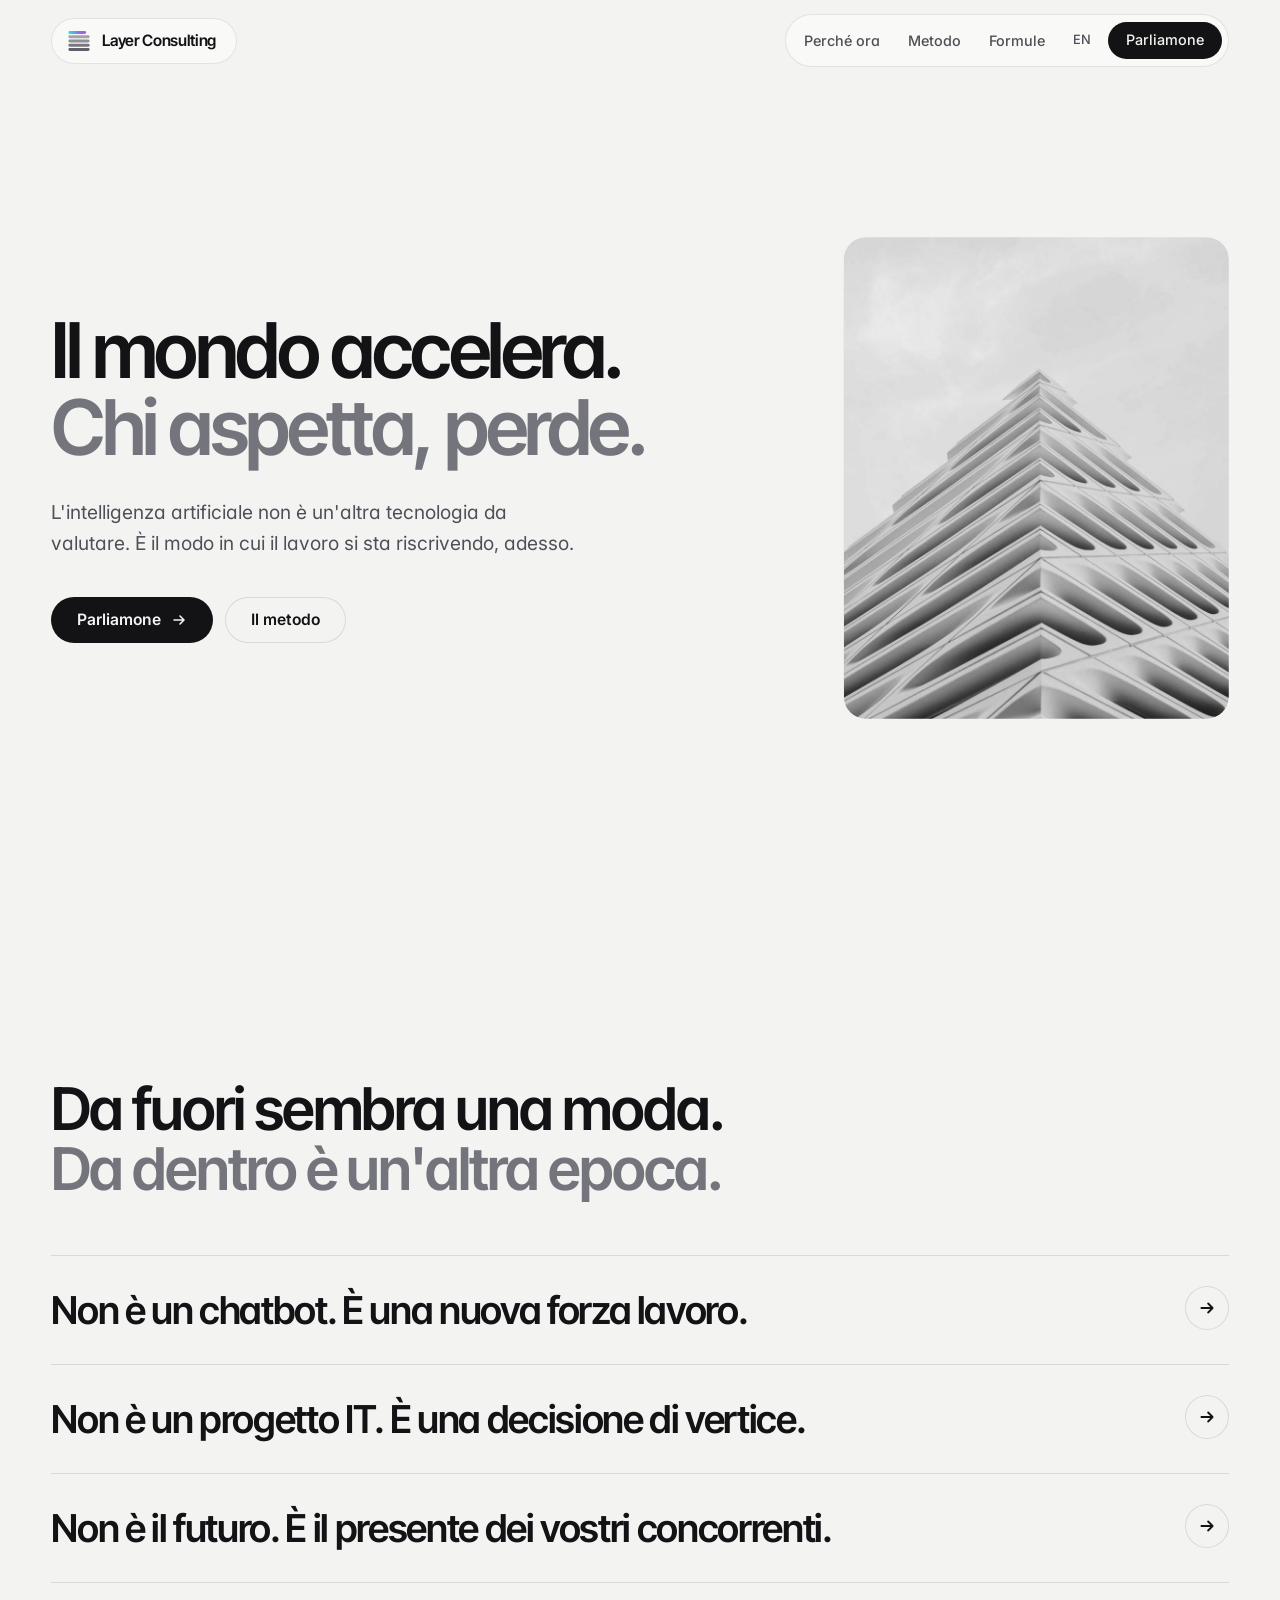
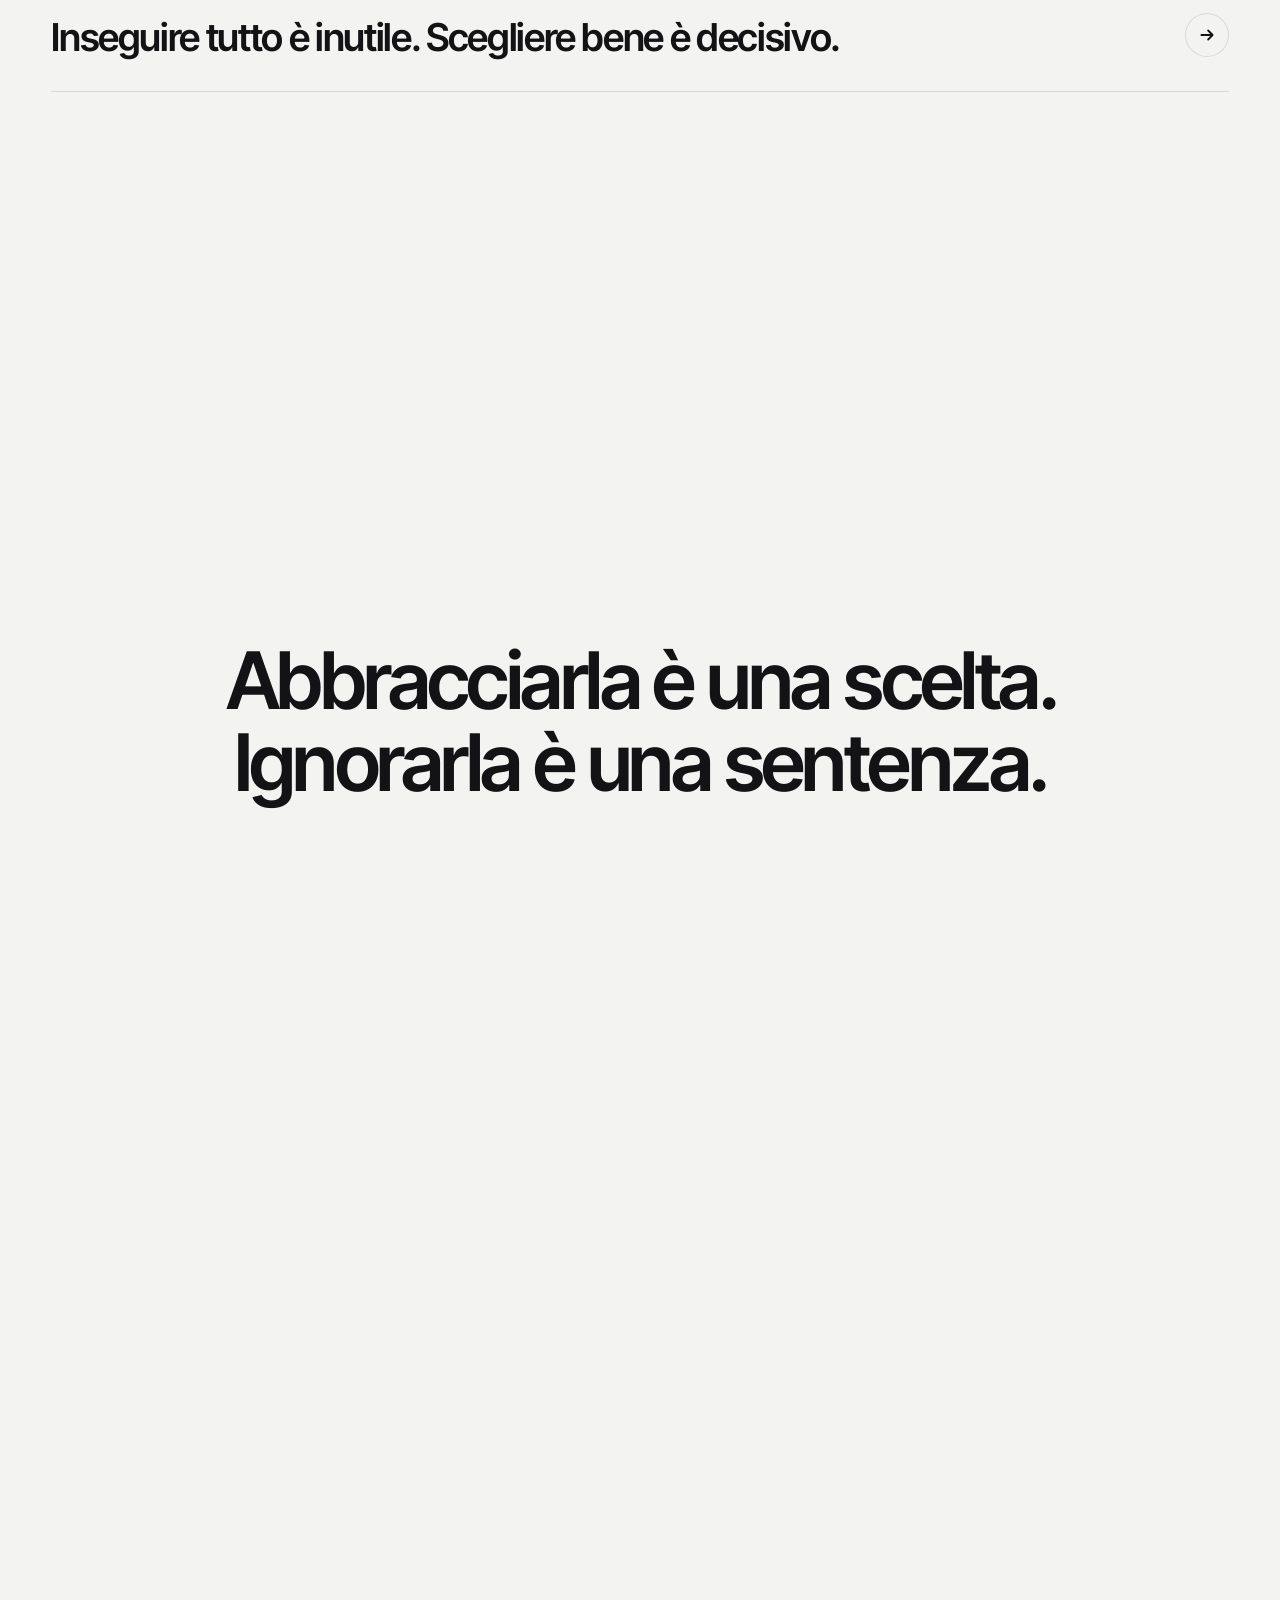
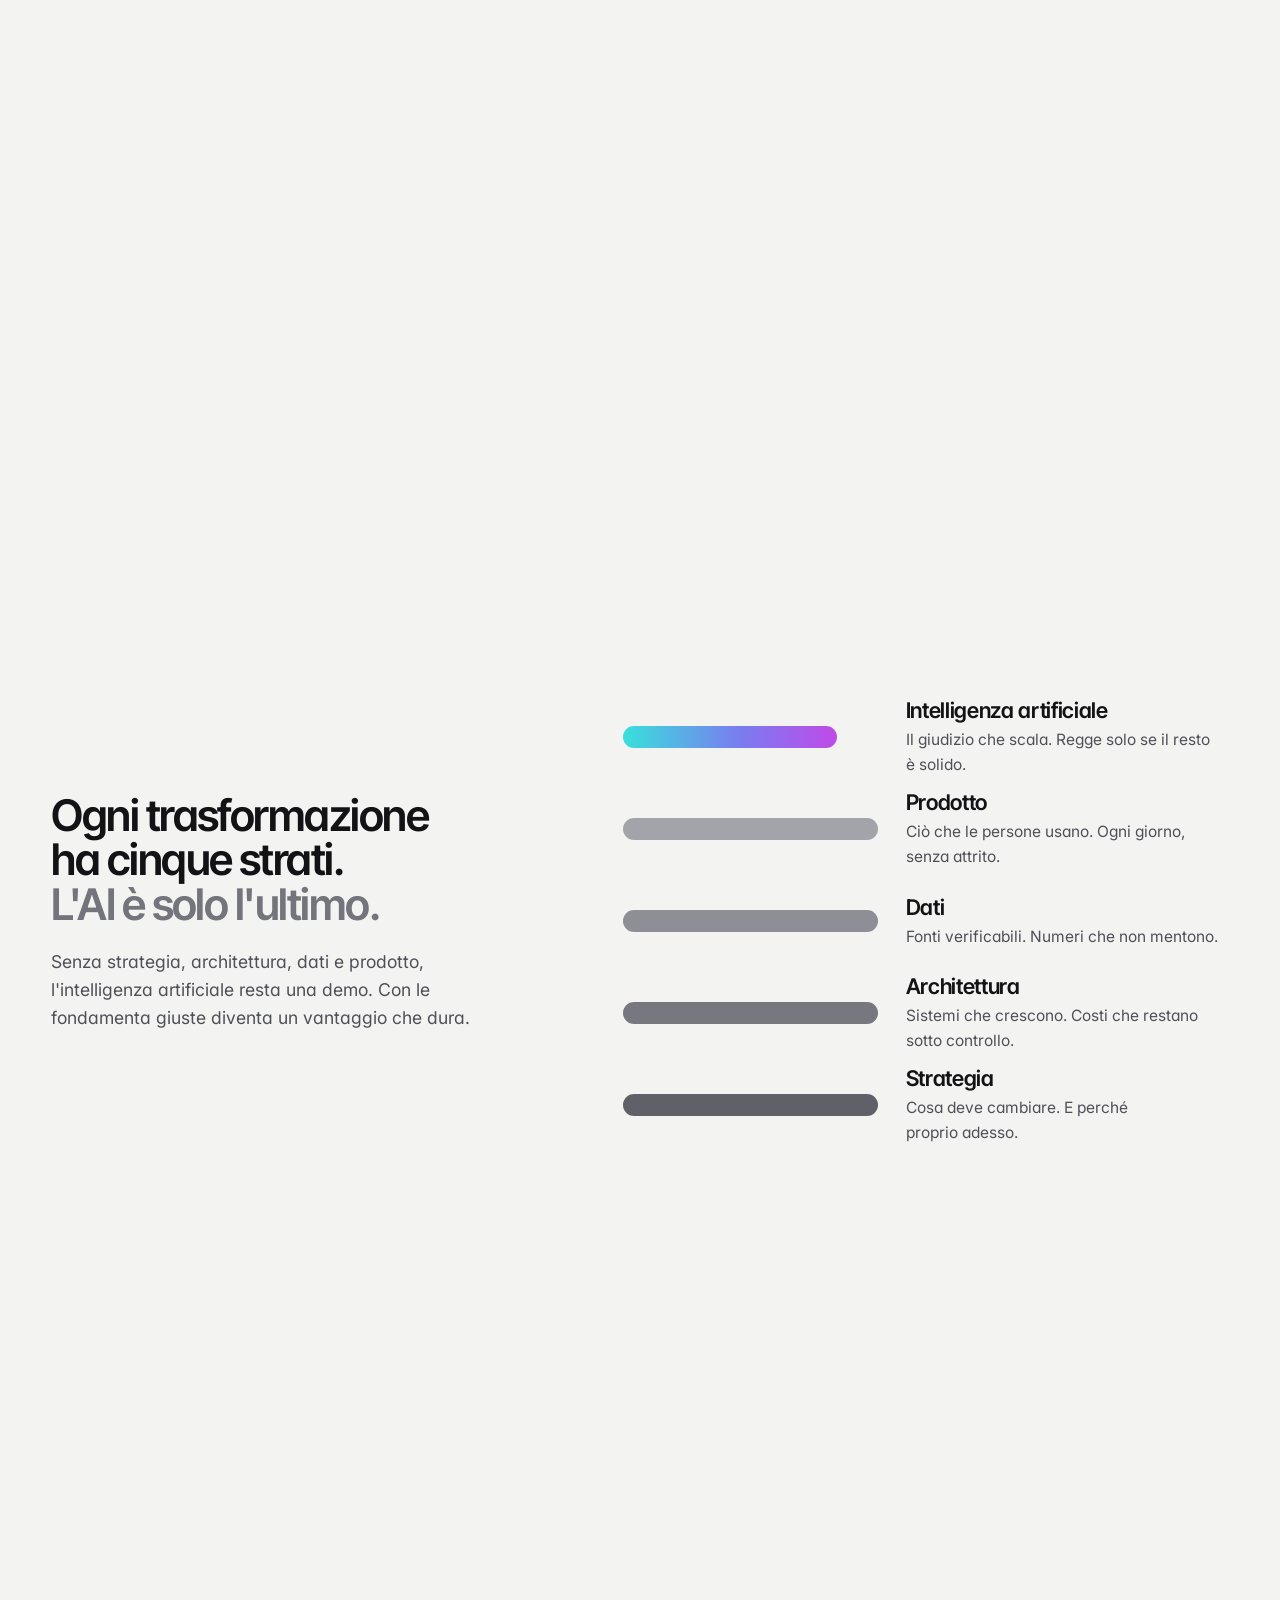
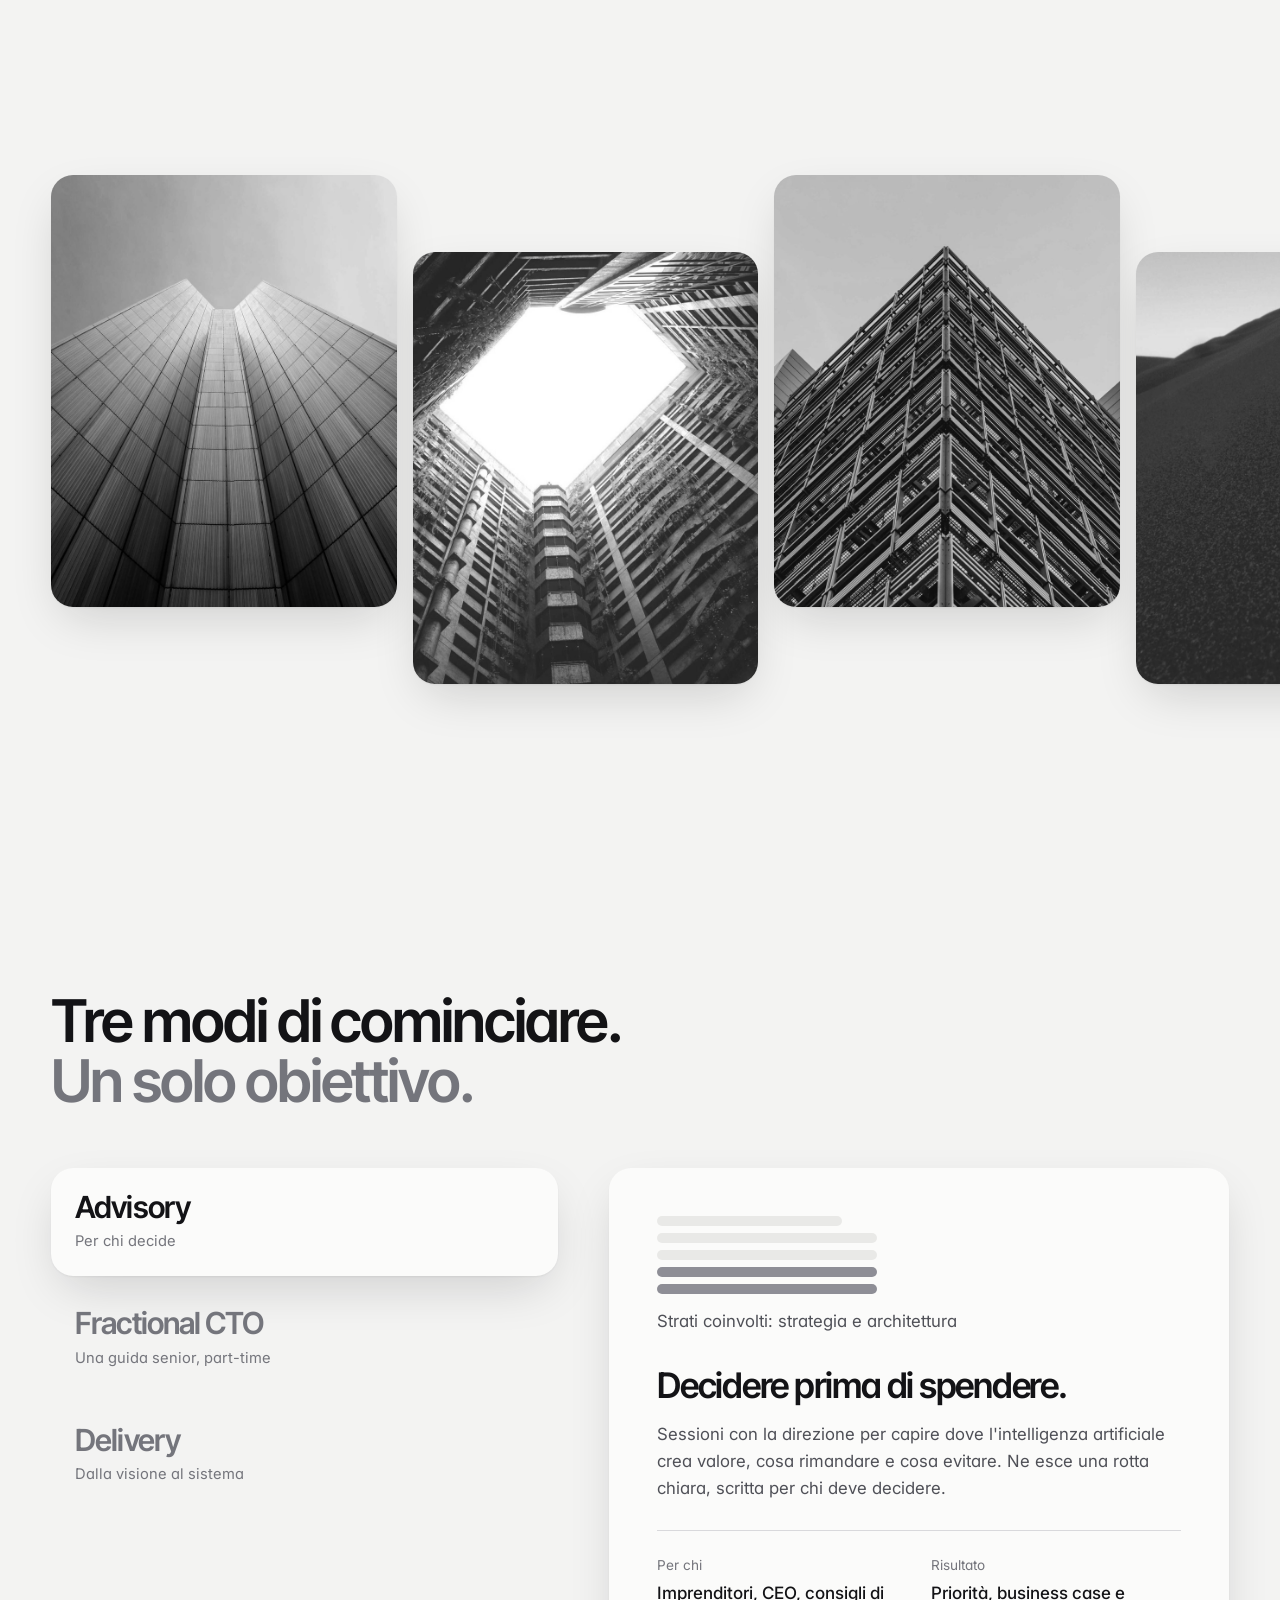
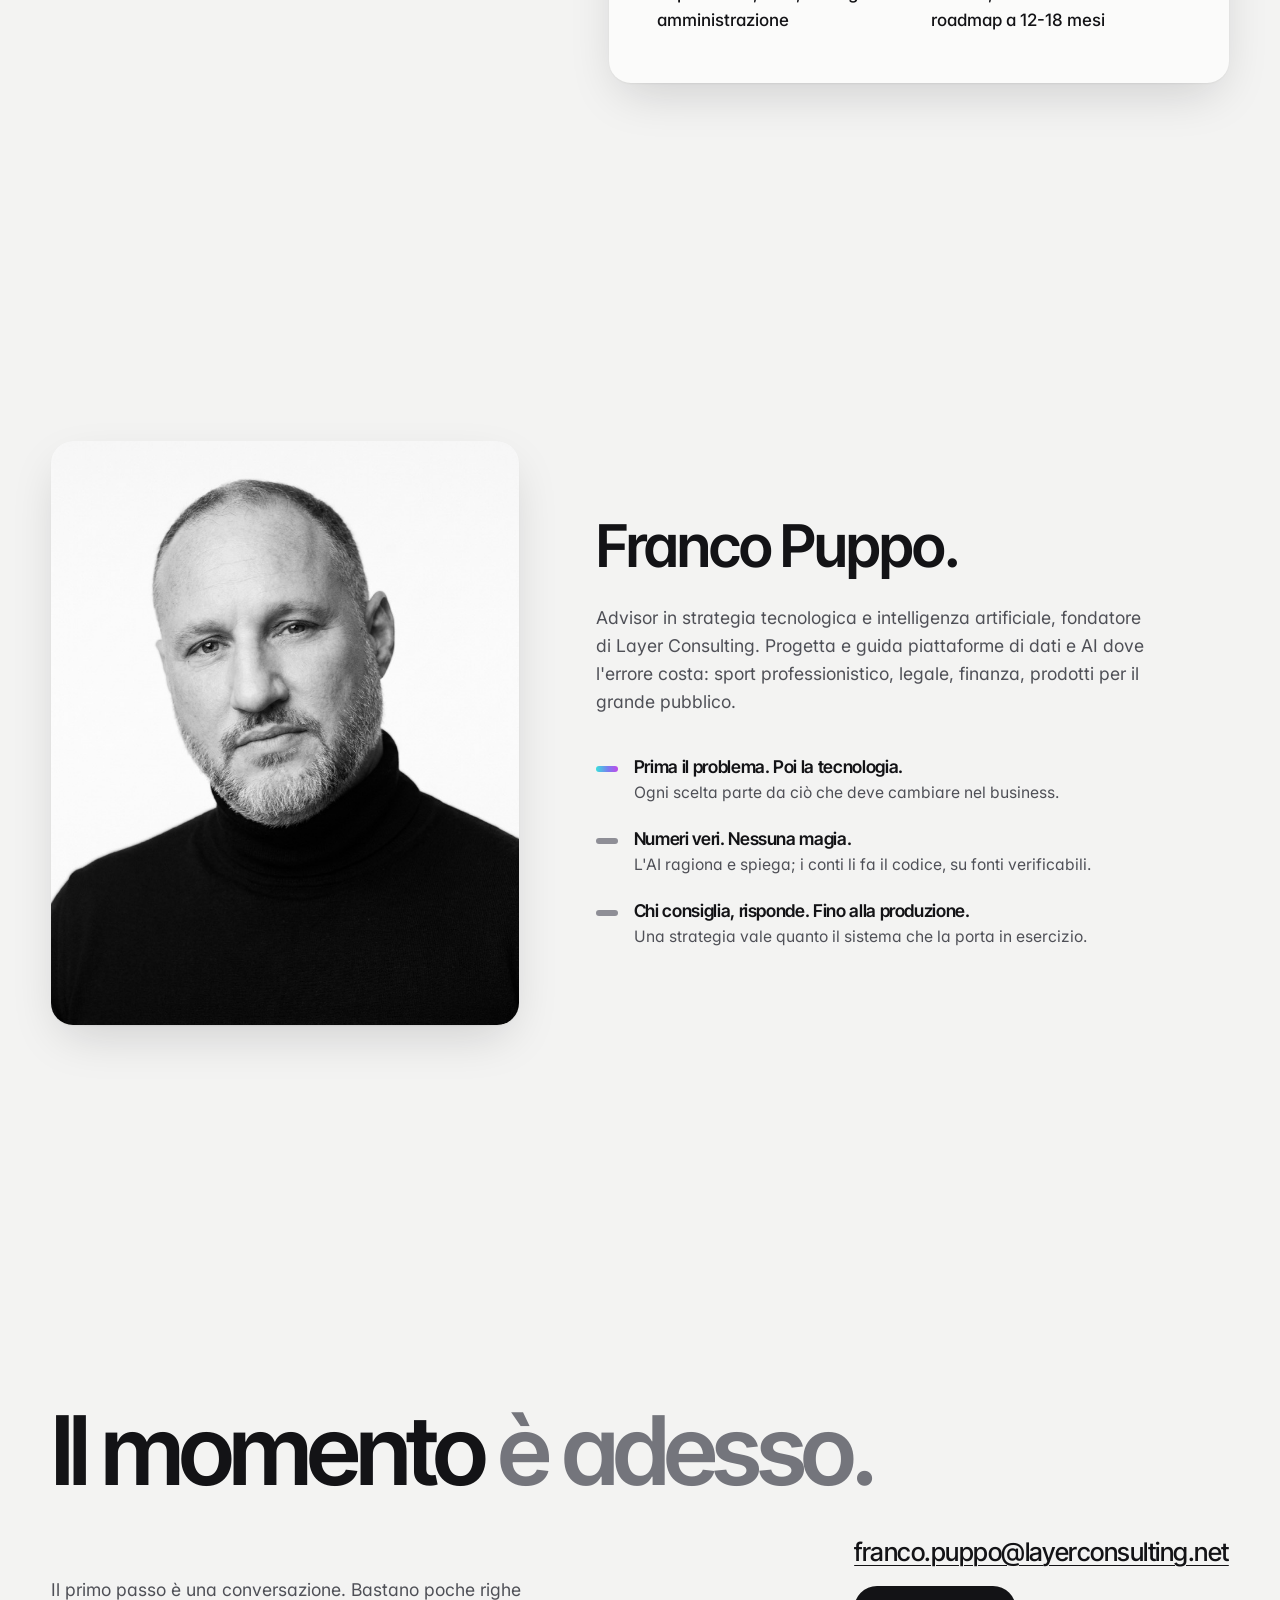
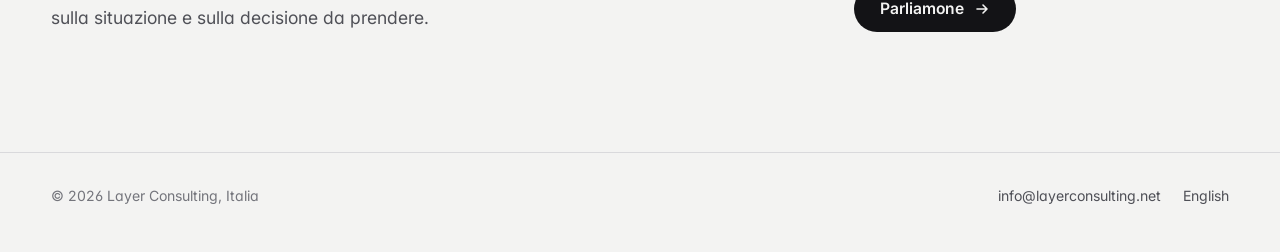
==== index.html @ 41d3106d "feat: impersonal, assertive copy and abstract imagery Rewrite both languages in short paired sentenc" ====
<!doctype html>
<html lang="it">
<head>
<meta charset="utf-8">
<meta name="viewport" content="width=device-width, initial-scale=1">
<title>Layer Consulting · Strategia e intelligenza artificiale</title>
<meta name="description" content="Il mondo accelera. Chi aspetta, perde. Strategia, architettura e intelligenza artificiale per imprese che vogliono restare in partita.">
<meta name="theme-color" content="#f3f3f2" media="(prefers-color-scheme: light)">
<meta name="theme-color" content="#111113" media="(prefers-color-scheme: dark)">
<link rel="canonical" href="https://layerconsulting.net/">
<link rel="alternate" hreflang="it" href="https://layerconsulting.net/">
<link rel="alternate" hreflang="en" href="https://layerconsulting.net/en/">
<link rel="alternate" hreflang="x-default" href="https://layerconsulting.net/">
<meta property="og:type" content="website">
<meta property="og:site_name" content="Layer Consulting">
<meta property="og:title" content="Il mondo accelera. Chi aspetta, perde.">
<meta property="og:description" content="Strategia, architettura e intelligenza artificiale per imprese che vogliono restare in partita.">
<meta property="og:url" content="https://layerconsulting.net/">
<meta property="og:image" content="https://layerconsulting.net/assets/img/strata.jpg">
<meta property="og:locale" content="it_IT">
<link rel="icon" href="assets/favicon.svg" type="image/svg+xml">
<link rel="preconnect" href="https://fonts.googleapis.com">
<link rel="preconnect" href="https://fonts.gstatic.com" crossorigin>
<link rel="stylesheet" href="https://fonts.googleapis.com/css2?family=Inter+Tight:wght@500;600&family=Inter:wght@400;500;600&display=swap">
<link rel="preload" as="image" href="assets/img/strata.jpg">
<link rel="stylesheet" href="assets/site.css">
<script type="application/ld+json">
{"@context":"https://schema.org","@graph":[
 {"@type":"ProfessionalService","@id":"https://layerconsulting.net/#firm","name":"Layer Consulting","url":"https://layerconsulting.net/","email":"info@layerconsulting.net","logo":"https://layerconsulting.net/assets/favicon.svg","address":{"@type":"PostalAddress","addressCountry":"IT"},"founder":{"@id":"https://layerconsulting.net/#franco"}},
 {"@type":"Person","@id":"https://layerconsulting.net/#franco","name":"Franco Puppo","jobTitle":"Founder","worksFor":{"@id":"https://layerconsulting.net/#firm"},"image":"https://layerconsulting.net/assets/img/franco-puppo.jpg","email":"franco.puppo@layerconsulting.net"}
]}
</script>
</head>
<body>
<a class="skip" href="#main">Vai al contenuto</a>

<header class="nav">
  <div class="wrap">
    <div class="nav-pill">
      <a class="brand" href="./" aria-label="Layer Consulting: home">
        <svg class="mark" width="26" height="24" viewBox="0 0 44 40" aria-hidden="true">
          <defs><linearGradient id="lg" x1="0" y1="0" x2="1" y2="0"><stop offset="0" stop-color="#38e0dc"/><stop offset=".55" stop-color="#7a7cf0"/><stop offset="1" stop-color="#c04ae8"/></linearGradient></defs>
          <rect x="4" y="3" width="30" height="5" rx="2.5" fill="url(#lg)"/>
          <rect class="b1" x="4" y="10.2" width="36" height="5" rx="2.5"/>
          <rect class="b2" x="4" y="17.4" width="36" height="5" rx="2.5"/>
          <rect class="b3" x="4" y="24.6" width="36" height="5" rx="2.5"/>
          <rect class="b4" x="4" y="31.8" width="36" height="5" rx="2.5"/>
        </svg>
        Layer Consulting
      </a>
    </div>
    <nav class="nav-pill nav-links" aria-label="Principale">
      <a class="hide-s" href="#adesso">Perché ora</a>
      <a class="hide-s" href="#strati">Metodo</a>
      <a class="hide-s" href="#formule">Formule</a>
      <a class="lang" href="en/" hreflang="en" lang="en" aria-label="English version">EN</a>
      <a class="btn btn-ink" href="#contatti">Parliamone</a>
    </nav>
  </div>
</header>

<main id="main">
  <section class="hero" id="top">
    <div class="wrap">
      <div>
        <h1 class="h-hero">
          <span class="ln"><span class="w" style="--i:0">Il</span> <span class="w" style="--i:1">mondo</span> <span class="w" style="--i:2">accelera.</span></span>
          <span class="ln"><span class="w" style="--i:3">Chi</span> <span class="w" style="--i:4">aspetta,</span> <span class="w" style="--i:5">perde.</span></span>
        </h1>
        <p class="lede">L'intelligenza artificiale non è un'altra tecnologia da valutare. È il modo in cui il lavoro si sta riscrivendo, adesso.</p>
        <div class="cta">
          <a class="btn btn-ink" href="#contatti">Parliamone
            <svg viewBox="0 0 16 16" fill="none" stroke="currentColor" stroke-width="1.6" stroke-linecap="round" stroke-linejoin="round" aria-hidden="true"><path d="M3 8h10M9 4l4 4-4 4"/></svg></a>
          <a class="btn btn-line" href="#strati">Il metodo</a>
        </div>
      </div>
      <figure class="plate plate-hero">
        <img src="assets/img/strata.jpg" width="800" height="1000" alt="" fetchpriority="high">
      </figure>
    </div>
  </section>

  <section class="block" id="adesso" aria-labelledby="adesso-t">
    <div class="wrap">
      <h2 id="adesso-t" class="reveal">Da fuori sembra una moda. <span class="dim">Da dentro è un'altra epoca.</span></h2>
      <div class="index">
        <article class="row reveal" tabindex="0">
          <div><h3>Non è un chatbot. È una nuova forza lavoro.</h3>
            <div class="more"><div><p>Agenti che leggono, analizzano, scrivono e decidono entro regole precise. Lavorano su processi interi, non su singole domande.</p></div></div></div>
          <span class="arrow" aria-hidden="true"><svg viewBox="0 0 16 16" fill="none" stroke="currentColor" stroke-width="1.6" stroke-linecap="round" stroke-linejoin="round"><path d="M3 8h10M9 4l4 4-4 4"/></svg></span>
        </article>
        <article class="row reveal" tabindex="0">
          <div><h3>Non è un progetto IT. È una decisione di vertice.</h3>
            <div class="more"><div><p>Cambia margini, organizzazione e modello di business. Per questo si decide in consiglio, non nel reparto tecnico.</p></div></div></div>
          <span class="arrow" aria-hidden="true"><svg viewBox="0 0 16 16" fill="none" stroke="currentColor" stroke-width="1.6" stroke-linecap="round" stroke-linejoin="round"><path d="M3 8h10M9 4l4 4-4 4"/></svg></span>
        </article>
        <article class="row reveal" tabindex="0">
          <div><h3>Non è il futuro. È il presente dei vostri concorrenti.</h3>
            <div class="more"><div><p>Chi ha cominciato un anno fa oggi lavora più in fretta e spende meno. Il divario si allarga ogni mese.</p></div></div></div>
          <span class="arrow" aria-hidden="true"><svg viewBox="0 0 16 16" fill="none" stroke="currentColor" stroke-width="1.6" stroke-linecap="round" stroke-linejoin="round"><path d="M3 8h10M9 4l4 4-4 4"/></svg></span>
        </article>
        <article class="row reveal" tabindex="0">
          <div><h3>Inseguire tutto è inutile. Scegliere bene è decisivo.</h3>
            <div class="more"><div><p>Ogni settimana arriva una novità. Conta riconoscere le poche che spostano davvero il vostro business, e ignorare il resto.</p></div></div></div>
          <span class="arrow" aria-hidden="true"><svg viewBox="0 0 16 16" fill="none" stroke="currentColor" stroke-width="1.6" stroke-linecap="round" stroke-linejoin="round"><path d="M3 8h10M9 4l4 4-4 4"/></svg></span>
        </article>
      </div>
    </div>
  </section>

  <section class="manifesto" aria-label="Il punto">
    <div class="manifesto-stage">
      <blockquote data-words>Abbracciarla è una scelta. Ignorarla è una sentenza.</blockquote>
    </div>
  </section>

  <section class="layers" id="strati" aria-labelledby="strati-t">
    <div class="layers-stage">
      <div class="wrap">
        <div class="layers-copy">
          <h2 id="strati-t">Ogni trasformazione ha cinque strati. <span class="dim">L'AI è solo l'ultimo.</span></h2>
          <p>Senza strategia, architettura, dati e prodotto, l'intelligenza artificiale resta una demo. Con le fondamenta giuste diventa un vantaggio che dura.</p>
        </div>
        <ol class="stack" reversed>
          <li><span class="bar" aria-hidden="true"></span><div class="txt"><h3>Intelligenza artificiale</h3><p>Il giudizio che scala. Regge solo se il resto è solido.</p></div></li>
          <li><span class="bar" aria-hidden="true"></span><div class="txt"><h3>Prodotto</h3><p>Ciò che le persone usano. Ogni giorno, senza attrito.</p></div></li>
          <li><span class="bar" aria-hidden="true"></span><div class="txt"><h3>Dati</h3><p>Fonti verificabili. Numeri che non mentono.</p></div></li>
          <li><span class="bar" aria-hidden="true"></span><div class="txt"><h3>Architettura</h3><p>Sistemi che crescono. Costi che restano sotto controllo.</p></div></li>
          <li><span class="bar" aria-hidden="true"></span><div class="txt"><h3>Strategia</h3><p>Cosa deve cambiare. E perché proprio adesso.</p></div></li>
        </ol>
      </div>
    </div>
  </section>

  <section class="gallery" aria-hidden="true">
    <div class="gallery-track">
      <img src="assets/img/facade.jpg" width="800" height="1000" alt="" loading="lazy">
      <img src="assets/img/courtyard.jpg" width="800" height="1000" alt="" loading="lazy">
      <img src="assets/img/lattice.jpg" width="800" height="1000" alt="" loading="lazy">
      <img src="assets/img/ridge.jpg" width="800" height="1000" alt="" loading="lazy">
      <img src="assets/img/stairs.jpg" width="800" height="1000" alt="" loading="lazy">
    </div>
  </section>

  <section class="block" id="formule" aria-labelledby="formule-t">
    <div class="wrap">
      <h2 id="formule-t" class="reveal">Tre modi di cominciare. <span class="dim">Un solo obiettivo.</span></h2>
      <div class="formats">
        <div class="tabs" role="tablist" aria-label="Formule">
          <button class="tab" role="tab" id="t-adv" aria-controls="p-adv"><b>Advisory</b><span>Per chi decide</span></button>
          <button class="tab" role="tab" id="t-cto" aria-controls="p-cto"><b>Fractional CTO</b><span>Una guida senior, part-time</span></button>
          <button class="tab" role="tab" id="t-del" aria-controls="p-del"><b>Delivery</b><span>Dalla visione al sistema</span></button>
        </div>
        <div class="panels reveal">
          <div class="panel" role="tabpanel" id="p-adv" aria-labelledby="t-adv">
            <div class="mini" aria-hidden="true"><i style="--k:4"></i><i style="--k:3"></i><i style="--k:2"></i><i class="on" style="--k:1"></i><i class="on" style="--k:0"></i></div>
            <p class="mini-cap">Strati coinvolti: strategia e architettura</p>
            <h3>Decidere prima di spendere.</h3>
            <p>Sessioni con la direzione per capire dove l'intelligenza artificiale crea valore, cosa rimandare e cosa evitare. Ne esce una rotta chiara, scritta per chi deve decidere.</p>
            <dl><div><dt>Per chi</dt><dd>Imprenditori, CEO, consigli di amministrazione</dd></div>
              <div><dt>Risultato</dt><dd>Priorità, business case e roadmap a 12-18 mesi</dd></div></dl>
          </div>
          <div class="panel" role="tabpanel" id="p-cto" aria-labelledby="t-cto">
            <div class="mini" aria-hidden="true"><i style="--k:4"></i><i class="on" style="--k:3"></i><i class="on" style="--k:2"></i><i class="on" style="--k:1"></i><i class="on" style="--k:0"></i></div>
            <p class="mini-cap">Strati coinvolti: dalla strategia al prodotto</p>
            <h3>Una guida senior. Senza un CTO a tempo pieno.</h3>
            <p>Qualche giorno al mese accanto alla direzione: architettura, fornitori, team, investitori. Le scelte tecniche smettono di essere un rischio.</p>
            <dl><div><dt>Per chi</dt><dd>Aziende e scale-up senza un CTO, o in transizione</dd></div>
              <div><dt>Risultato</dt><dd>Decisioni coerenti, team e fornitori allineati</dd></div></dl>
          </div>
          <div class="panel" role="tabpanel" id="p-del" aria-labelledby="t-del">
            <div class="mini" aria-hidden="true"><i class="on" style="--k:4"></i><i class="on" style="--k:3"></i><i class="on" style="--k:2"></i><i class="on" style="--k:1"></i><i class="on" style="--k:0"></i></div>
            <p class="mini-cap">Strati coinvolti: tutti e cinque</p>
            <h3>Dalla visione al sistema. Dal sistema al risultato.</h3>
            <p>Quando la rotta è decisa, un gruppo ristretto e senior la costruisce: agenti AI, piattaforme dati, prodotti digitali, fino alla produzione.</p>
            <dl><div><dt>Per chi</dt><dd>Chi vuole un risultato, non una raccomandazione</dd></div>
              <div><dt>Risultato</dt><dd>Un sistema in produzione, misurato e documentato</dd></div></dl>
          </div>
        </div>
      </div>
    </div>
  </section>

  <section class="block about" id="chi" aria-labelledby="chi-t">
    <div class="wrap">
      <figure class="plate plate-studio reveal">
        <img src="assets/img/franco-puppo.jpg" width="805" height="1000" alt="Ritratto di Franco Puppo" loading="lazy">
      </figure>
      <div class="about-copy">
        <h2 id="chi-t" class="reveal">Franco Puppo.</h2>
        <p class="reveal">Advisor in strategia tecnologica e intelligenza artificiale, fondatore di Layer Consulting. Progetta e guida piattaforme di dati e AI dove l'errore costa: sport professionistico, legale, finanza, prodotti per il grande pubblico.</p>
        <ul class="rules">
          <li class="reveal" style="--d:0"><div><b>Prima il problema. Poi la tecnologia.</b><span>Ogni scelta parte da ciò che deve cambiare nel business.</span></div></li>
          <li class="reveal" style="--d:1"><div><b>Numeri veri. Nessuna magia.</b><span>L'AI ragiona e spiega; i conti li fa il codice, su fonti verificabili.</span></div></li>
          <li class="reveal" style="--d:2"><div><b>Chi consiglia, risponde. Fino alla produzione.</b><span>Una strategia vale quanto il sistema che la porta in esercizio.</span></div></li>
        </ul>
      </div>
    </div>
  </section>

  <section class="contact" id="contatti" aria-labelledby="contatti-t">
    <div class="wrap">
      <h2 id="contatti-t" class="reveal">Il momento <span class="dim">è adesso.</span></h2>
      <div class="contact-row">
        <p class="reveal">Il primo passo è una conversazione. Bastano poche righe sulla situazione e sulla decisione da prendere.</p>
        <div class="contact-actions reveal" style="--d:1">
          <a class="mail" href="mailto:franco.puppo@layerconsulting.net">franco.puppo@layerconsulting.net</a>
          <a class="btn btn-ink magnetic" href="mailto:franco.puppo@layerconsulting.net?subject=Parliamone">Parliamone
            <svg viewBox="0 0 16 16" fill="none" stroke="currentColor" stroke-width="1.6" stroke-linecap="round" stroke-linejoin="round" aria-hidden="true"><path d="M3 8h10M9 4l4 4-4 4"/></svg></a>
        </div>
      </div>
    </div>
  </section>
</main>

<footer class="foot">
  <div class="wrap">
    <span>© <span id="year">2026</span> Layer Consulting, Italia</span>
    <nav aria-label="Footer">
      <a href="mailto:info@layerconsulting.net">info@layerconsulting.net</a>
      <a href="en/" hreflang="en" lang="en">English</a>
    </nav>
  </div>
</footer>
<script src="assets/site.js"></script>
</body>
</html>
---- assets/site.css ----
/* Layer Consulting, Franco Puppo.
   World: an industrial-design monograph. Black-and-white plates on neutral paper,
   Inter Tight display, Inter text. The Layer gradient lives only in the mark and in
   the top layer of the stack. Radius rule: controls are pills, plates and panels 22px.
   Motion: CSS scroll-driven timelines where supported, IntersectionObserver reveals
   elsewhere; everything collapses to the static end state under reduced motion. */

:root {
  --paper: #f3f3f2;
  --paper-2: #e9e9e7;
  --sheet: #fbfbfa;
  --ink: #131316;
  --ink-2: #4f5057;
  --ink-3: #74757c;
  --line: #d9d9dc;
  --accent: #7c3fc4;
  --grad: linear-gradient(90deg, #38e0dc, #7a7cf0 55%, #c04ae8);
  --bar-1: #a3a3aa; --bar-2: #8e8e96; --bar-3: #77777f; --bar-4: #606068;
  --shadow: 0 1px 2px rgba(19,19,22,.05), 0 18px 50px -12px rgba(19,19,22,.18);
  --ease: cubic-bezier(.16, 1, .3, 1);
  --display: "Inter Tight", "SF Pro Display", -apple-system, system-ui, sans-serif;
  --text: "Inter", "SF Pro Text", -apple-system, system-ui, sans-serif;
  --r: 22px;
  --pad: clamp(20px, 4vw, 56px);
}
@media (prefers-color-scheme: dark) {
  :root:not([data-theme="light"]) {
    --paper: #111113; --paper-2: #1d1d21; --sheet: #1b1b1e;
    --ink: #f2f2f3; --ink-2: #b3b3ba; --ink-3: #8d8d95; --line: #2c2c31;
    --accent: #c08bf0;
    --bar-1: #6a6a72; --bar-2: #5a5a62; --bar-3: #4a4a52; --bar-4: #3d3d44;
    --shadow: 0 1px 2px rgba(0,0,0,.4), 0 18px 50px -12px rgba(0,0,0,.6);
  }
}
:root[data-theme="dark"] {
  --paper: #111113; --paper-2: #1d1d21; --sheet: #1b1b1e;
  --ink: #f2f2f3; --ink-2: #b3b3ba; --ink-3: #8d8d95; --line: #2c2c31;
  --accent: #c08bf0;
  --bar-1: #6a6a72; --bar-2: #5a5a62; --bar-3: #4a4a52; --bar-4: #3d3d44;
  --shadow: 0 1px 2px rgba(0,0,0,.4), 0 18px 50px -12px rgba(0,0,0,.6);
}

* { box-sizing: border-box; }
html { -webkit-text-size-adjust: 100%; scroll-behavior: smooth; scrollbar-color: var(--ink-3) var(--paper); }
@media (prefers-reduced-motion: reduce) { html { scroll-behavior: auto; } }
html, body { background: var(--paper); }
body { margin: 0; color: var(--ink); font: 400 17px/1.6 var(--text); font-feature-settings: "cv11", "ss01"; overflow-x: clip; caret-color: var(--accent); }
::selection { background: color-mix(in oklab, var(--accent) 26%, transparent); color: var(--ink); }
img, svg { display: block; max-width: 100%; }
a { color: inherit; text-decoration-thickness: 1px; text-underline-offset: 4px; }
:focus-visible { outline: 2px solid var(--accent); outline-offset: 4px; border-radius: 8px; }
h1, h2, h3 { font-family: var(--display); font-weight: 600; margin: 0; text-wrap: balance; letter-spacing: -0.035em; }
h2 { font-size: clamp(2.2rem, 4.6vw, 4rem); line-height: 1.02; }
h3 { font-size: 1.2rem; letter-spacing: -0.015em; line-height: 1.25; }
p { margin: 0 0 1em; text-wrap: pretty; }
.wrap { width: min(1280px, 100% - 2 * var(--pad)); margin-inline: auto; }
.skip { position: absolute; left: -9999px; }
.skip:focus { left: 16px; top: 12px; z-index: 30; background: var(--sheet); padding: 8px 14px; border-radius: 99px; }

/* ---------- nav ---------- */
.nav { position: fixed; inset: 14px 0 auto; z-index: 20; pointer-events: none; }
.nav .wrap { display: flex; justify-content: space-between; align-items: center; gap: 12px; }
.nav-pill { pointer-events: auto; display: flex; align-items: center; gap: 4px; padding: 6px; border-radius: 99px; background: color-mix(in oklab, var(--sheet) 72%, transparent); backdrop-filter: blur(18px) saturate(1.6); -webkit-backdrop-filter: blur(18px) saturate(1.6); border: 1px solid color-mix(in oklab, var(--line) 70%, transparent); transition: box-shadow .4s var(--ease); }
.nav.stuck .nav-pill { box-shadow: var(--shadow); }
.brand { display: flex; align-items: center; gap: 10px; padding: 4px 14px 4px 8px; text-decoration: none; font: 600 .98rem/1 var(--display); letter-spacing: -0.02em; white-space: nowrap; }
.mark .b1 { fill: var(--bar-1); } .mark .b2 { fill: var(--bar-2); } .mark .b3 { fill: var(--bar-3); } .mark .b4 { fill: var(--bar-4); }
.nav-links a { text-decoration: none; font-size: .9rem; font-weight: 500; color: var(--ink-2); padding: 8px 12px; border-radius: 99px; transition: color .2s, background-color .2s; white-space: nowrap; }
.nav-links a:hover { color: var(--ink); background: var(--paper-2); }
.nav-links .lang { font-size: .8rem; letter-spacing: .04em; }
.nav-links .btn-ink, .nav-links .btn-ink:hover { color: var(--paper); background: var(--ink); }
@media (max-width: 900px) { .nav-links .hide-s { display: none; } }

/* ---------- buttons ---------- */
.btn { position: relative; display: inline-flex; align-items: center; gap: 10px; padding: 15px 26px; border-radius: 99px; font: 600 .98rem/1 var(--text); text-decoration: none; white-space: nowrap; transition: transform .5s var(--ease), background-color .25s, color .25s, box-shadow .4s var(--ease); }
.btn svg { width: 16px; height: 16px; transition: transform .5s var(--ease); }
.btn:hover svg { transform: translateX(4px); }
.btn:active { transform: scale(.97); }
.btn-ink { background: var(--ink); color: var(--paper); }
.btn-ink:hover { box-shadow: 0 14px 34px -10px color-mix(in oklab, var(--ink) 55%, transparent); }
.btn-line { color: var(--ink); box-shadow: inset 0 0 0 1px var(--line); }
.btn-line:hover { box-shadow: inset 0 0 0 1px var(--ink); }
.nav .btn { padding: 11px 18px; font-size: .9rem; }

/* ---------- hero ---------- */
.hero { min-height: 100dvh; display: grid; align-items: center; padding: 112px 0 56px; }
.hero .wrap { display: grid; grid-template-columns: minmax(0, 1.3fr) minmax(0, .7fr); gap: clamp(32px, 6vw, 96px); align-items: center; }
.h-hero { font-size: clamp(2.5rem, 6vw, 5.8rem); line-height: 1; letter-spacing: -0.045em; }
@media (min-width: 861px) { .h-hero .ln { white-space: nowrap; } }
.h-hero .ln { display: block; }
.h-hero .ln + .ln { color: var(--ink-3); }
.h-hero .w { display: inline-block; }
.lede { font-size: clamp(1.08rem, 1.5vw, 1.25rem); color: var(--ink-2); max-width: 44ch; margin: 30px 0 38px; }
.cta { display: flex; gap: 12px; flex-wrap: wrap; }
.plate { margin: 0; border-radius: var(--r); overflow: hidden; background: var(--paper-2); position: relative; }
.plate img { width: 100%; height: auto; aspect-ratio: 4 / 5; object-fit: cover; filter: grayscale(1); }
.plate-hero { max-width: 500px; justify-self: end; width: 100%; box-shadow: var(--shadow); }
@media (max-width: 860px) {
  .hero { padding-top: 104px; }
  .hero .wrap { grid-template-columns: 1fr; }
  .plate-hero { justify-self: start; max-width: 420px; }
}

/* ---------- five layers (signature) ---------- */
.layers { position: relative; height: 320vh; view-timeline: --layers block; }
.layers-stage { position: sticky; top: 0; height: 100dvh; display: grid; align-items: center; }
.layers-stage .wrap { display: grid; grid-template-columns: minmax(0, .9fr) minmax(0, 1.1fr); gap: clamp(32px, 6vw, 96px); align-items: center; }
.layers-copy h2 { font-size: clamp(2rem, 3.4vw, 3.1rem); }
.layers-copy p { color: var(--ink-2); font-size: 1.1rem; max-width: 40ch; margin-top: 22px; }
.stack { --shift: 64px; list-style: none; margin: 0; padding: 0; display: grid; }
.stack li { display: grid; grid-template-columns: minmax(120px, 42%) 1fr; gap: 28px; align-items: center; min-height: 92px; }
.stack .bar { height: 22px; border-radius: 99px; }
.stack li:nth-child(1) .bar { background: var(--grad); width: 84%; }
.stack li:nth-child(2) .bar { background: var(--bar-1); }
.stack li:nth-child(3) .bar { background: var(--bar-2); }
.stack li:nth-child(4) .bar { background: var(--bar-3); }
.stack li:nth-child(5) .bar { background: var(--bar-4); }
.stack h3 { font-size: 1.35rem; }
.stack p { color: var(--ink-2); font-size: .97rem; margin: 4px 0 0; max-width: 36ch; }
@media (max-width: 860px) {
  .layers { height: 300vh; }
  .layers-stage { align-items: start; padding-top: 92px; }
  .layers-stage h2 { font-size: clamp(1.9rem, 8vw, 2.4rem); }
  .layers-copy p { font-size: 1rem; margin-top: 14px; }
  .layers-stage .wrap { grid-template-columns: 1fr; gap: 20px; }
  .stack { --shift: 52px; }
  .stack li { grid-template-columns: 26% 1fr; gap: 16px; min-height: 70px; }
  .stack .bar { height: 14px; }
  .stack h3 { font-size: 1.1rem; }
  .stack p { font-size: .84rem; line-height: 1.45; }
}

/* ---------- when to call: expanding index ---------- */
.block { padding: clamp(96px, 14vw, 180px) 0; }
.block h2 { max-width: 22ch; }
h2 .dim, .row h3 .dim { color: var(--ink-3); }
.index { margin-top: 56px; border-top: 1px solid var(--line); }
.row { display: grid; grid-template-columns: minmax(0, 1fr) auto; gap: 24px; padding: 30px 0; border-bottom: 1px solid var(--line); outline: none; }
.row h3 { font-size: clamp(1.5rem, 3vw, 2.4rem); letter-spacing: -0.035em; transition: transform .6s var(--ease); }
.row .more { display: grid; grid-template-rows: 0fr; opacity: 0; transition: grid-template-rows .6s var(--ease), opacity .4s; }
.row .more > div { overflow: hidden; }
.row .more p { color: var(--ink-2); max-width: 60ch; margin: 14px 0 0; font-size: 1.04rem; }
.row .arrow { width: 44px; height: 44px; border-radius: 50%; box-shadow: inset 0 0 0 1px var(--line); display: grid; place-items: center; transition: transform .6s var(--ease), background-color .3s, color .3s; }
.row .arrow svg { width: 18px; height: 18px; }
.row:hover h3, .row:focus-visible h3 { transform: translateX(10px); }
.row:hover .more, .row:focus-visible .more { grid-template-rows: 1fr; opacity: 1; }
.row:hover .arrow, .row:focus-visible .arrow { transform: rotate(-45deg); background: var(--ink); color: var(--paper); box-shadow: none; }
.row:focus-visible { box-shadow: inset 3px 0 0 var(--accent); }
@media (hover: none) { .row .more { grid-template-rows: 1fr; opacity: 1; } .row .arrow { display: none; } }

/* ---------- manifesto ---------- */
.manifesto { height: 200vh; view-timeline: --quote block; }
.manifesto-stage { position: sticky; top: 0; height: 100dvh; display: grid; place-content: center; padding-inline: var(--pad); }
.manifesto blockquote { margin: 0 auto; font: 600 clamp(2.2rem, 6.2vw, 5.4rem)/1.04 var(--display); letter-spacing: -0.045em; max-width: 17ch; text-align: center; text-wrap: balance; }
.manifesto .attr { text-align: center; margin-top: 28px; color: var(--ink-3); font-size: .95rem; }

/* ---------- engagements: tabs ---------- */
.formats { margin-top: 56px; display: grid; grid-template-columns: minmax(0, .9fr) minmax(0, 1.1fr); gap: clamp(24px, 4vw, 64px); align-items: start; }
.tabs { display: grid; gap: 8px; }
.tab { all: unset; box-sizing: border-box; cursor: pointer; display: block; padding: 22px 24px; border-radius: var(--r); transition: background-color .35s, box-shadow .35s; }
.tab b { display: block; font: 600 clamp(1.35rem, 2.4vw, 1.9rem)/1.15 var(--display); letter-spacing: -0.03em; color: var(--ink-3); transition: color .3s; }
.tab span { display: block; color: var(--ink-3); font-size: .92rem; margin-top: 6px; }
.tab:hover b { color: var(--ink-2); }
.tab[aria-selected="true"] { background: var(--sheet); box-shadow: var(--shadow); }
.tab[aria-selected="true"] b { color: var(--ink); }
.tab:focus-visible { outline: 2px solid var(--accent); outline-offset: 2px; }
.panels { display: grid; gap: 16px; }
.panel { background: var(--sheet); border-radius: var(--r); padding: clamp(28px, 4vw, 48px); box-shadow: var(--shadow); }
.panel h3 { font-size: clamp(1.6rem, 2.8vw, 2.2rem); letter-spacing: -0.035em; margin-top: 28px; }
.panel > p { color: var(--ink-2); font-size: 1.05rem; margin: 14px 0 0; max-width: 52ch; }
.panel dl { display: grid; grid-template-columns: repeat(2, minmax(0, 1fr)); gap: 24px; margin: 28px 0 0; padding-top: 24px; border-top: 1px solid var(--line); }
.panel dt { font-size: .85rem; color: var(--ink-3); }
.panel dd { margin: 4px 0 0; font-weight: 500; }
.mini { display: grid; gap: 7px; width: min(220px, 60%); }
.mini i { display: block; height: 10px; border-radius: 99px; background: var(--paper-2); transform-origin: left; }
.mini i.on { background: var(--bar-2); }
.mini i.on:first-child { background: var(--grad); }
.mini i:first-child { width: 84%; }
.mini-cap { font-size: .85rem; color: var(--ink-3); margin-top: 12px; }
.tabs { display: none; }
.js .tabs { display: grid; }
.js .panel[hidden] { display: none; }
@media (max-width: 860px) {
  .formats { grid-template-columns: 1fr; }
  .js .tabs { grid-template-columns: repeat(3, minmax(0, 1fr)); gap: 6px; }
  .tab { padding: 14px 12px; text-align: center; }
  .tab b { font-size: 1rem; }
  .tab span { display: none; }
  .panel dl { grid-template-columns: 1fr; }
}

/* ---------- about ---------- */
.about .wrap { display: grid; grid-template-columns: minmax(0, .85fr) minmax(0, 1.15fr); gap: clamp(32px, 6vw, 96px); align-items: center; }
.plate-studio { box-shadow: var(--shadow); }
.about-copy > p { color: var(--ink-2); font-size: 1.1rem; max-width: 54ch; }
.about-copy h2 { margin-bottom: 28px; }
.rules { list-style: none; padding: 0; margin: 40px 0 0; display: grid; gap: 22px; }
.rules li { display: grid; grid-template-columns: 22px 1fr; gap: 16px; }
.rules li::before { content: ""; width: 22px; height: 6px; margin-top: 10px; border-radius: 99px; background: var(--bar-2); }
.rules li:first-child::before { background: var(--grad); }
.rules b { display: block; font: 600 1.1rem/1.3 var(--display); letter-spacing: -0.02em; }
.rules span { color: var(--ink-2); font-size: .98rem; }
@media (max-width: 860px) { .about .wrap { grid-template-columns: 1fr; } .plate-studio { max-width: 420px; } }

/* ---------- gallery: abstract plates that pan sideways on scroll ---------- */
.gallery { padding: 24px 0 clamp(72px, 10vw, 140px); overflow-x: auto; scrollbar-width: none; }
.gallery::-webkit-scrollbar { display: none; }
.gallery-track { display: flex; align-items: flex-start; gap: 16px; width: max-content; padding-inline: var(--pad); }
.gallery-track img { width: clamp(220px, 27vw, 400px); height: auto; aspect-ratio: 4 / 5; object-fit: cover; border-radius: var(--r); filter: grayscale(1); box-shadow: var(--shadow); }
.gallery-track img:nth-child(even) { margin-top: clamp(32px, 6vw, 88px); }

/* ---------- contact ---------- */
.contact { padding: clamp(110px, 16vw, 200px) 0 clamp(80px, 10vw, 120px); }
.contact h2 { font-size: clamp(3.4rem, 11vw, 6rem); line-height: .94; letter-spacing: -0.05em; max-width: none; }
.contact-row { display: flex; justify-content: space-between; align-items: end; gap: 32px; flex-wrap: wrap; margin-top: 40px; }
.contact-row p { color: var(--ink-2); font-size: 1.1rem; max-width: 46ch; margin: 0; }
.mail { font: 500 clamp(1.15rem, 2.4vw, 1.6rem)/1.3 var(--display); letter-spacing: -0.02em; overflow-wrap: anywhere; }
.contact-actions { display: flex; flex-direction: column; align-items: flex-start; gap: 18px; }

/* ---------- footer ---------- */
.foot { border-top: 1px solid var(--line); padding: 32px 0 44px; color: var(--ink-3); font-size: .88rem; }
.foot .wrap { display: flex; justify-content: space-between; gap: 18px; flex-wrap: wrap; }
.foot nav { display: flex; gap: 22px; }
.foot a { text-decoration: none; color: var(--ink-2); }
.foot a:hover { color: var(--ink); }

/* ---------- 404 ---------- */
.notfound { min-height: 100dvh; display: grid; place-items: center; text-align: center; }
.notfound h1 { font-size: clamp(2.6rem, 7vw, 5.4rem); line-height: 1; letter-spacing: -0.045em; margin-bottom: 18px; }
.notfound p { color: var(--ink-2); margin-bottom: 30px; }
.notfound .cta { justify-content: center; }

/* =================== motion =================== */
@media (prefers-reduced-motion: no-preference) {
  /* hero: words rise out of blur, then the plate is uncovered */
  .h-hero .w { animation: rise 1.2s var(--ease) both; animation-delay: calc(.08s * var(--i) + .1s); }
  .hero .lede, .hero .cta { animation: rise 1.2s var(--ease) both; }
  .hero .lede { animation-delay: .55s; }
  .hero .cta { animation-delay: .68s; }
  .plate-hero { animation: uncover 1.5s var(--ease) .25s both; }
  .plate-hero img { animation: settle 2.2s var(--ease) .25s both; }
  .nav-pill { animation: drop .9s var(--ease) .1s both; }
  @keyframes rise { from { opacity: 0; transform: translateY(.45em); filter: blur(10px); } }
  @keyframes uncover { from { clip-path: inset(100% 0 0 0 round var(--r)); } to { clip-path: inset(0 0 0 0 round var(--r)); } }
  @keyframes settle { from { transform: scale(1.18); } }
  @keyframes drop { from { opacity: 0; transform: translateY(-16px); } }

  /* generic reveal (IntersectionObserver adds .in) */
  .js .reveal { opacity: 0; transform: translateY(28px); filter: blur(6px); transition: opacity 1s var(--ease), transform 1.1s var(--ease), filter 1s var(--ease); transition-delay: calc(var(--d, 0) * 90ms); }
  .js .reveal.in { opacity: 1; transform: none; filter: none; }

  /* engagement panel swap */
  .js .panel.enter { animation: panel .7s var(--ease) both; }
  @keyframes panel { from { opacity: 0; transform: translateY(14px) scale(.985); filter: blur(4px); } }
  .js .panel.enter .mini i { animation: lit .8s var(--ease) both; animation-delay: calc(var(--k) * 70ms + .15s); }
  @keyframes lit { from { transform: scaleX(.15); opacity: .3; } }

  @supports (animation-timeline: view()) {
    /* the Layer mark opens into its five layers, bottom first */
    .stack li { animation: gather linear both; animation-timeline: --layers; animation-range: contain 0% contain 40%; }
    .stack li:nth-child(1) { --g: 2; } .stack li:nth-child(2) { --g: 1; } .stack li:nth-child(3) { --g: 0; }
    .stack li:nth-child(4) { --g: -1; } .stack li:nth-child(5) { --g: -2; }
    @keyframes gather { from { transform: translateY(calc(var(--g) * var(--shift))); } }
    .stack .txt { animation: label linear both; animation-timeline: --layers; }
    .stack li:nth-child(5) .txt { animation-range: contain 30% contain 42%; }
    .stack li:nth-child(4) .txt { animation-range: contain 40% contain 52%; }
    .stack li:nth-child(3) .txt { animation-range: contain 50% contain 62%; }
    .stack li:nth-child(2) .txt { animation-range: contain 60% contain 72%; }
    .stack li:nth-child(1) .txt { animation-range: contain 70% contain 84%; }
    @keyframes label { from { opacity: 0; transform: translateX(-18px); filter: blur(6px); } }
    .stack li:nth-child(1) .bar { animation: glow linear both; animation-timeline: --layers; animation-range: contain 70% contain 86%; }
    @keyframes glow { from { filter: saturate(0) brightness(1.15); } }

    /* manifesto: words light up as you read */
    .manifesto .wd { animation: word linear both; animation-timeline: --quote; animation-range: contain calc(var(--i) * var(--step)) contain calc(var(--i) * var(--step) + 12%); }
    @keyframes word { from { opacity: .14; } }

    /* abstract plates pan sideways while the strip crosses the viewport */
    .gallery { overflow: clip; }
    .gallery-track { animation: pan linear both; animation-timeline: view(); animation-range: cover; }
    @keyframes pan { from { transform: translateX(6vw); } to { transform: translateX(calc(-100% + 94vw)); } }

    /* the portrait drifts against the scroll */
    .plate-studio img { animation: drift linear both; animation-timeline: view(); animation-range: cover; }
    @keyframes drift { from { transform: scale(1.14) translateY(-4%); } to { transform: scale(1.14) translateY(4%); } }
  }
}
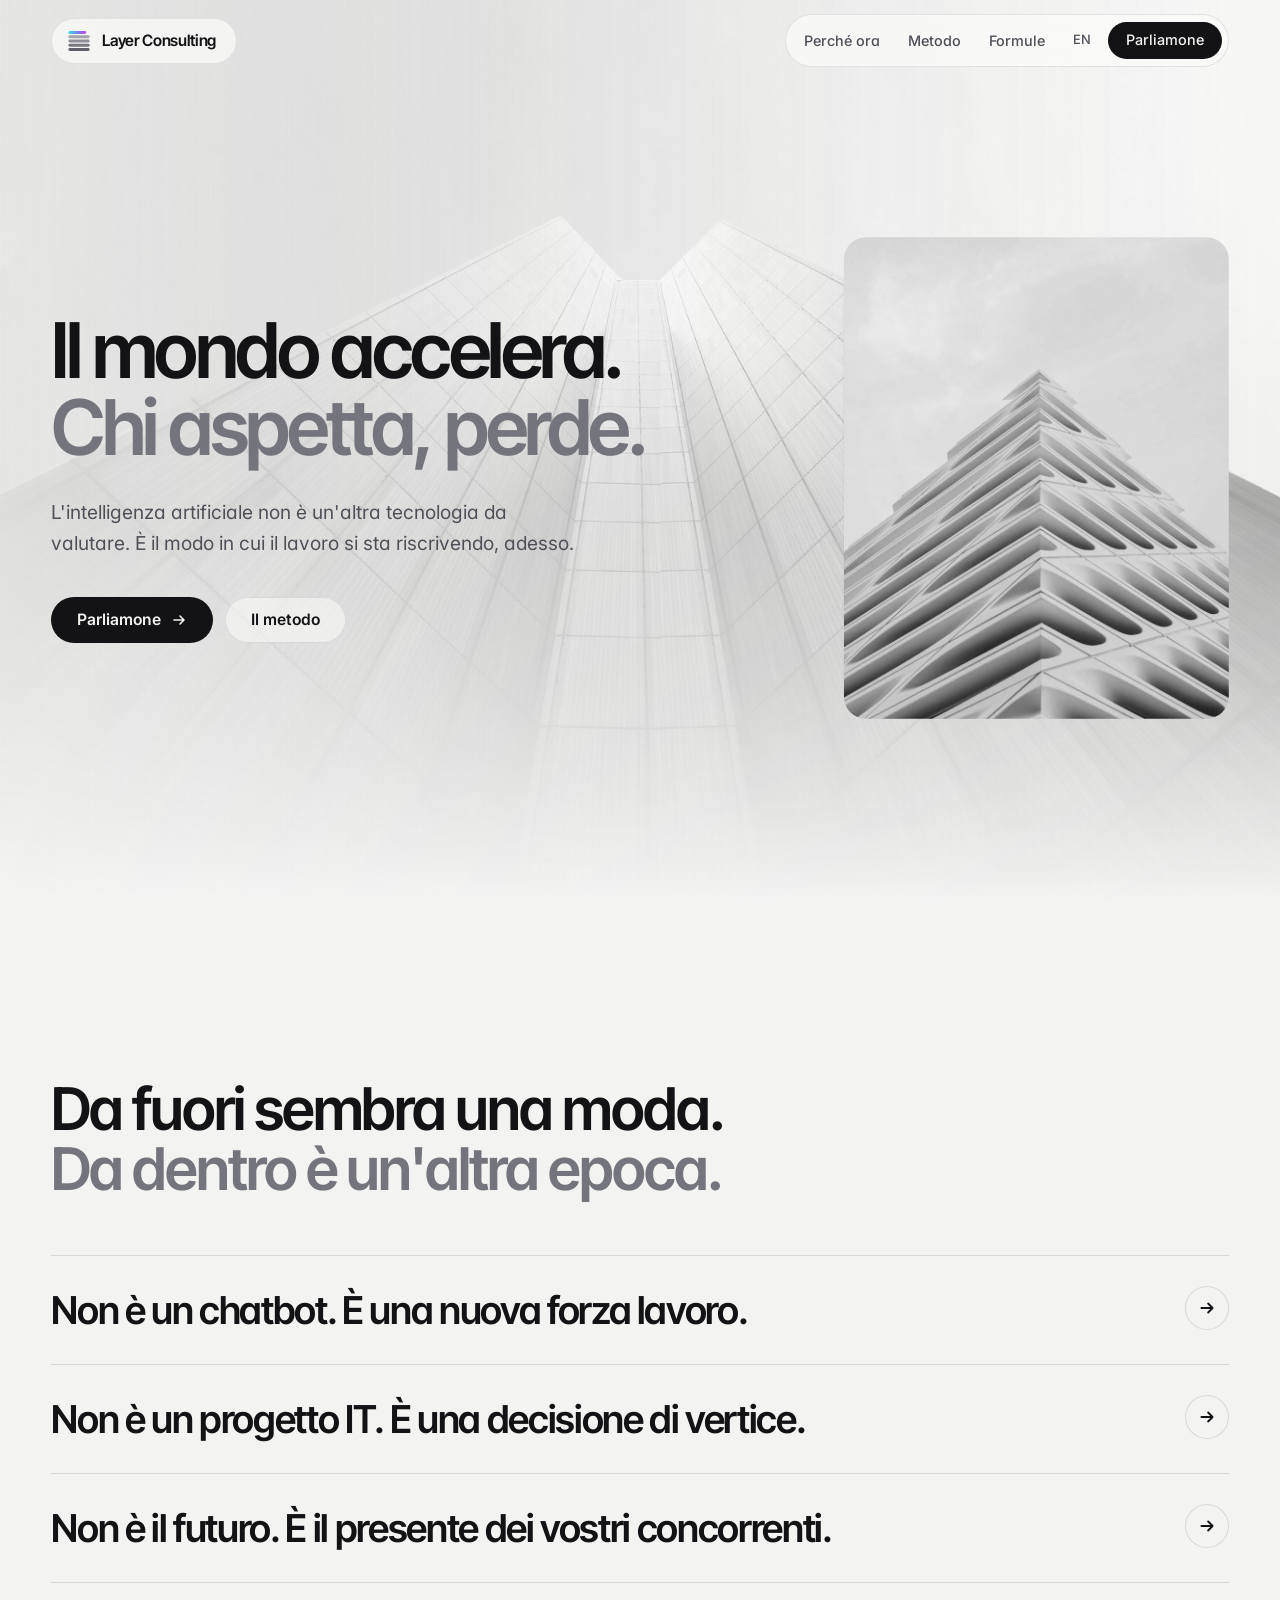
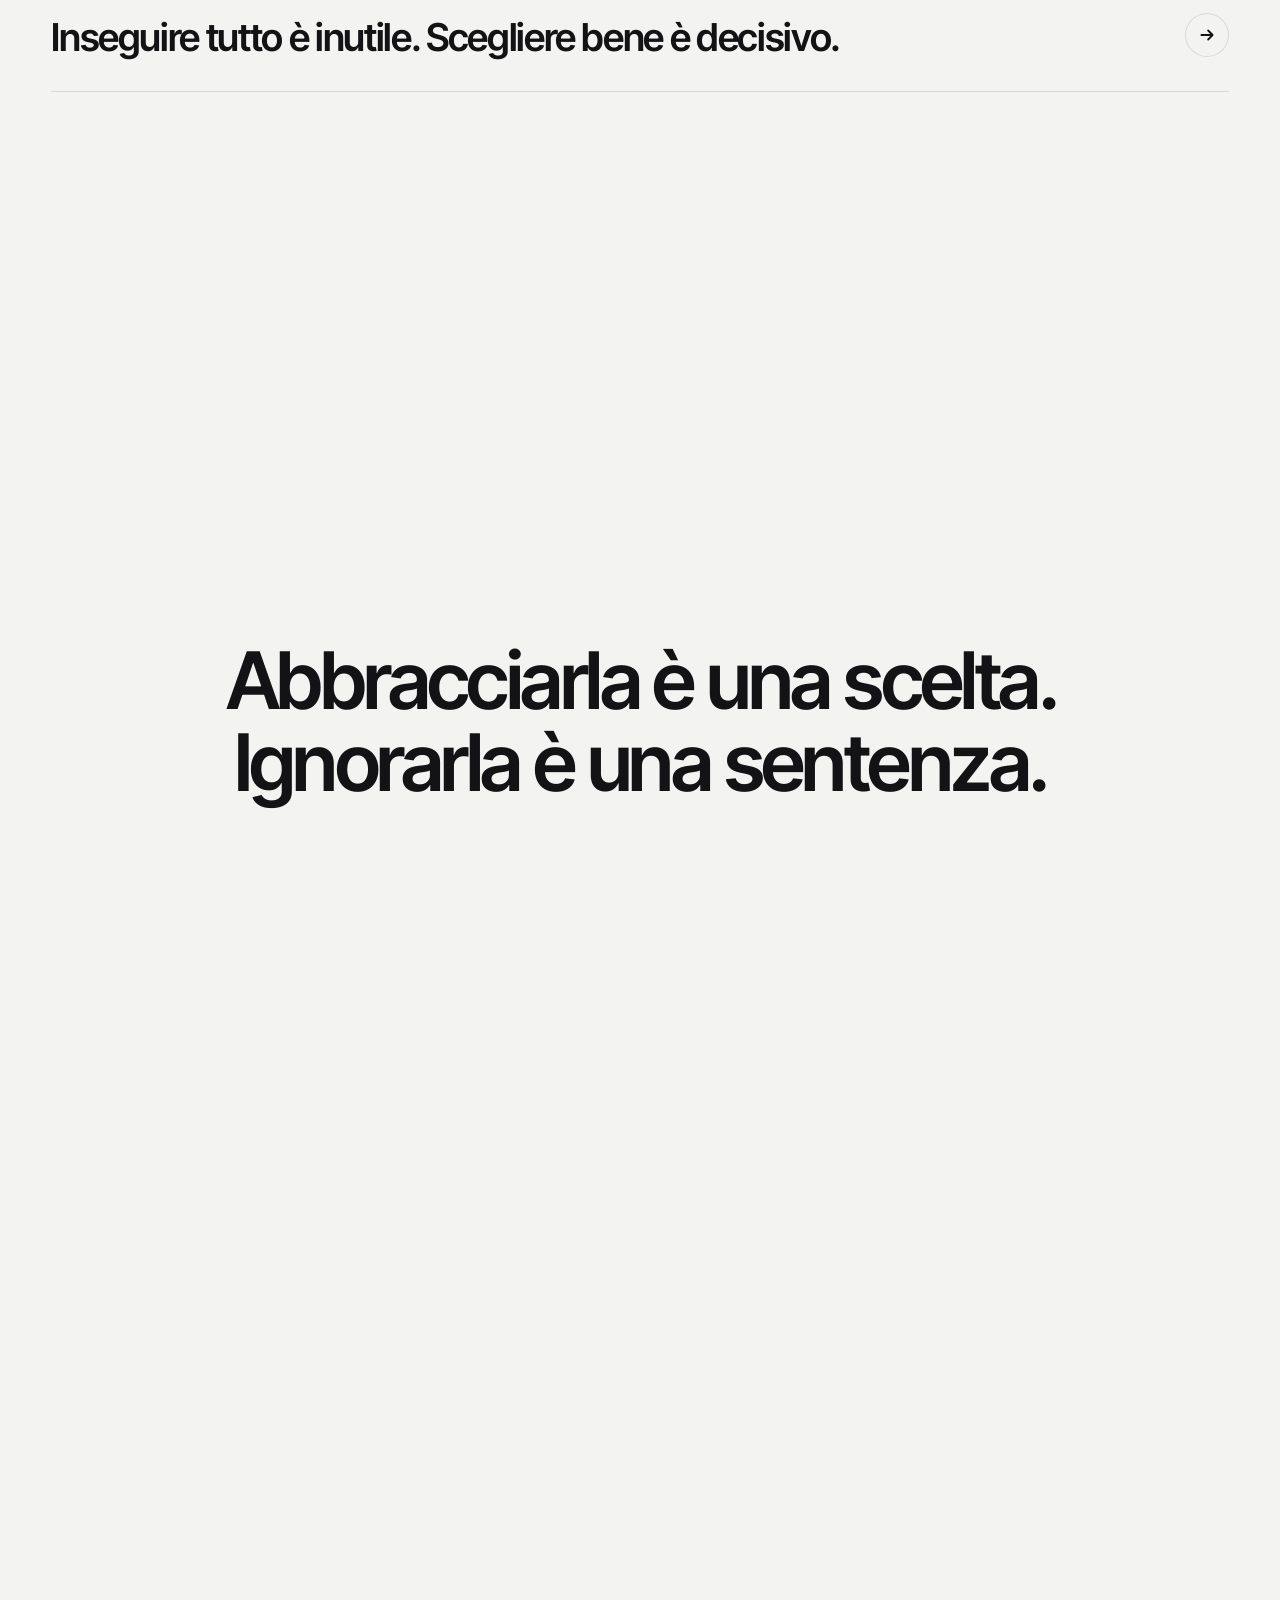
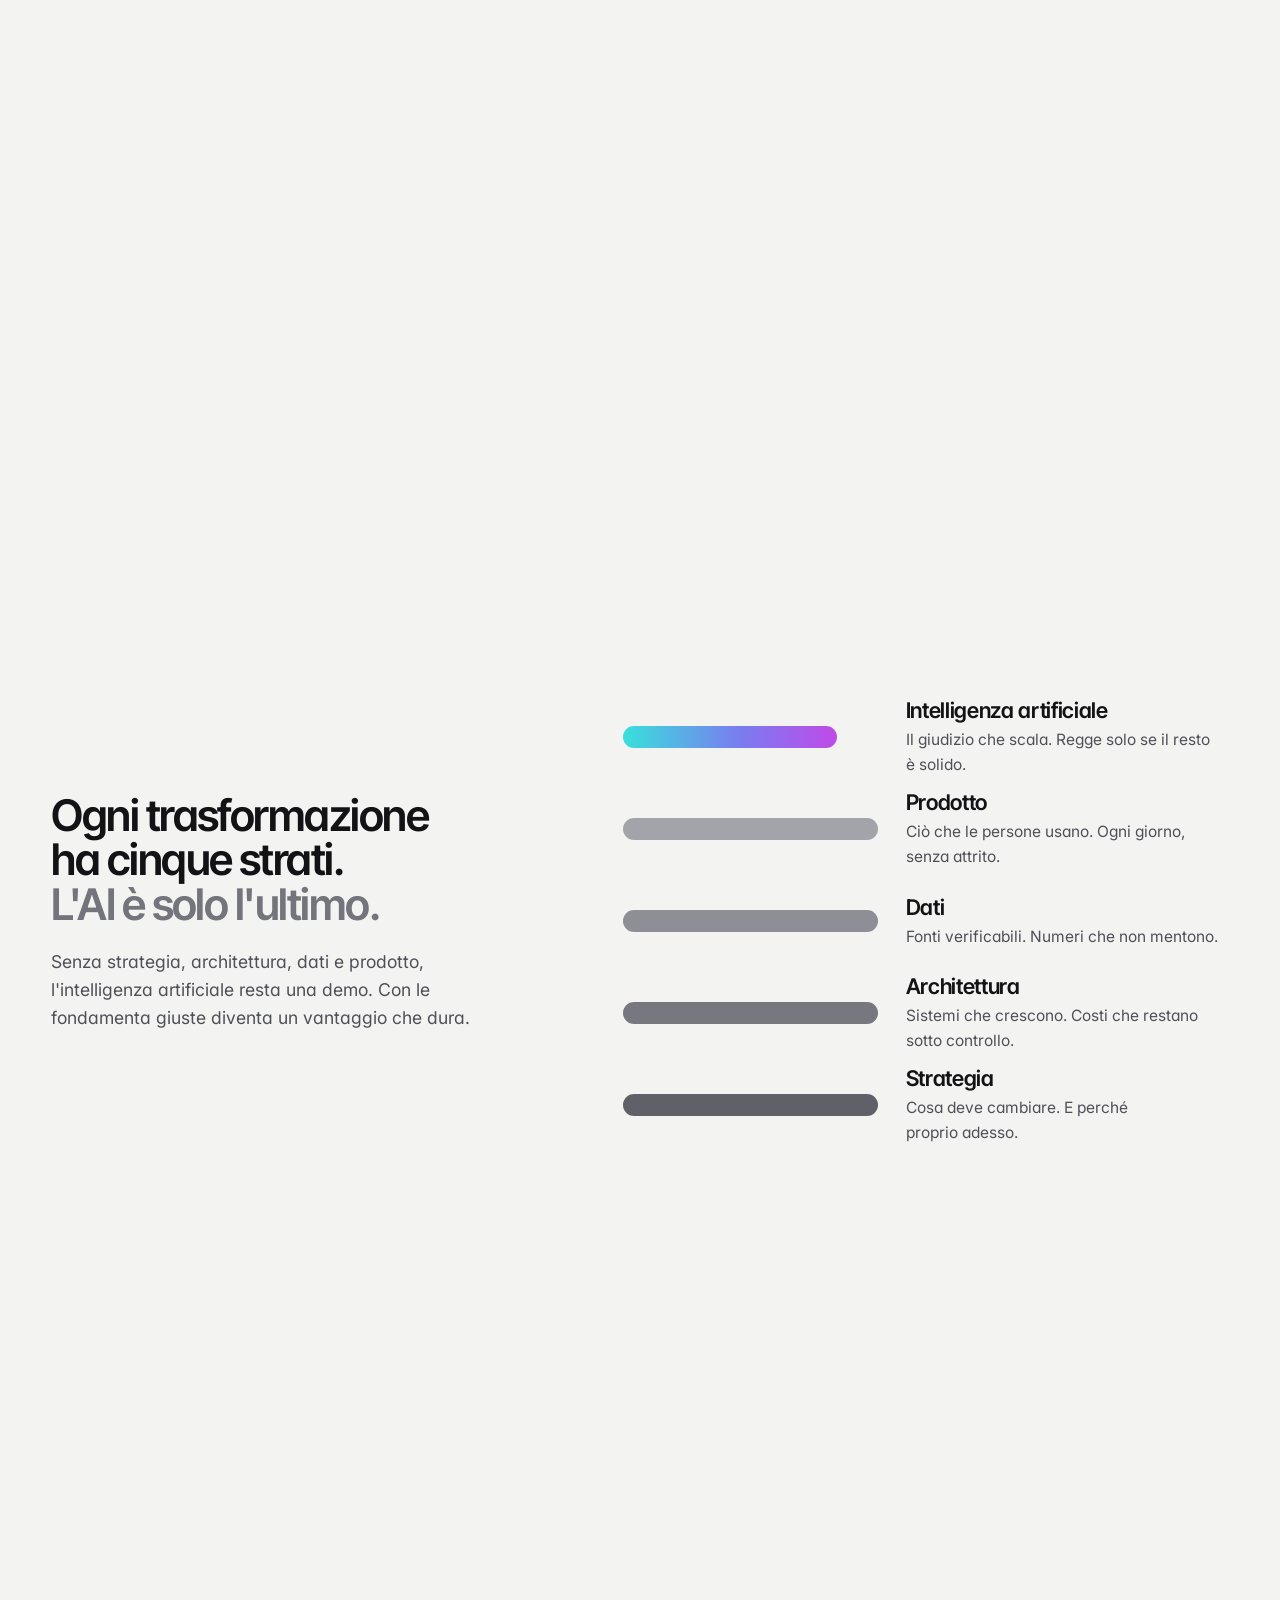
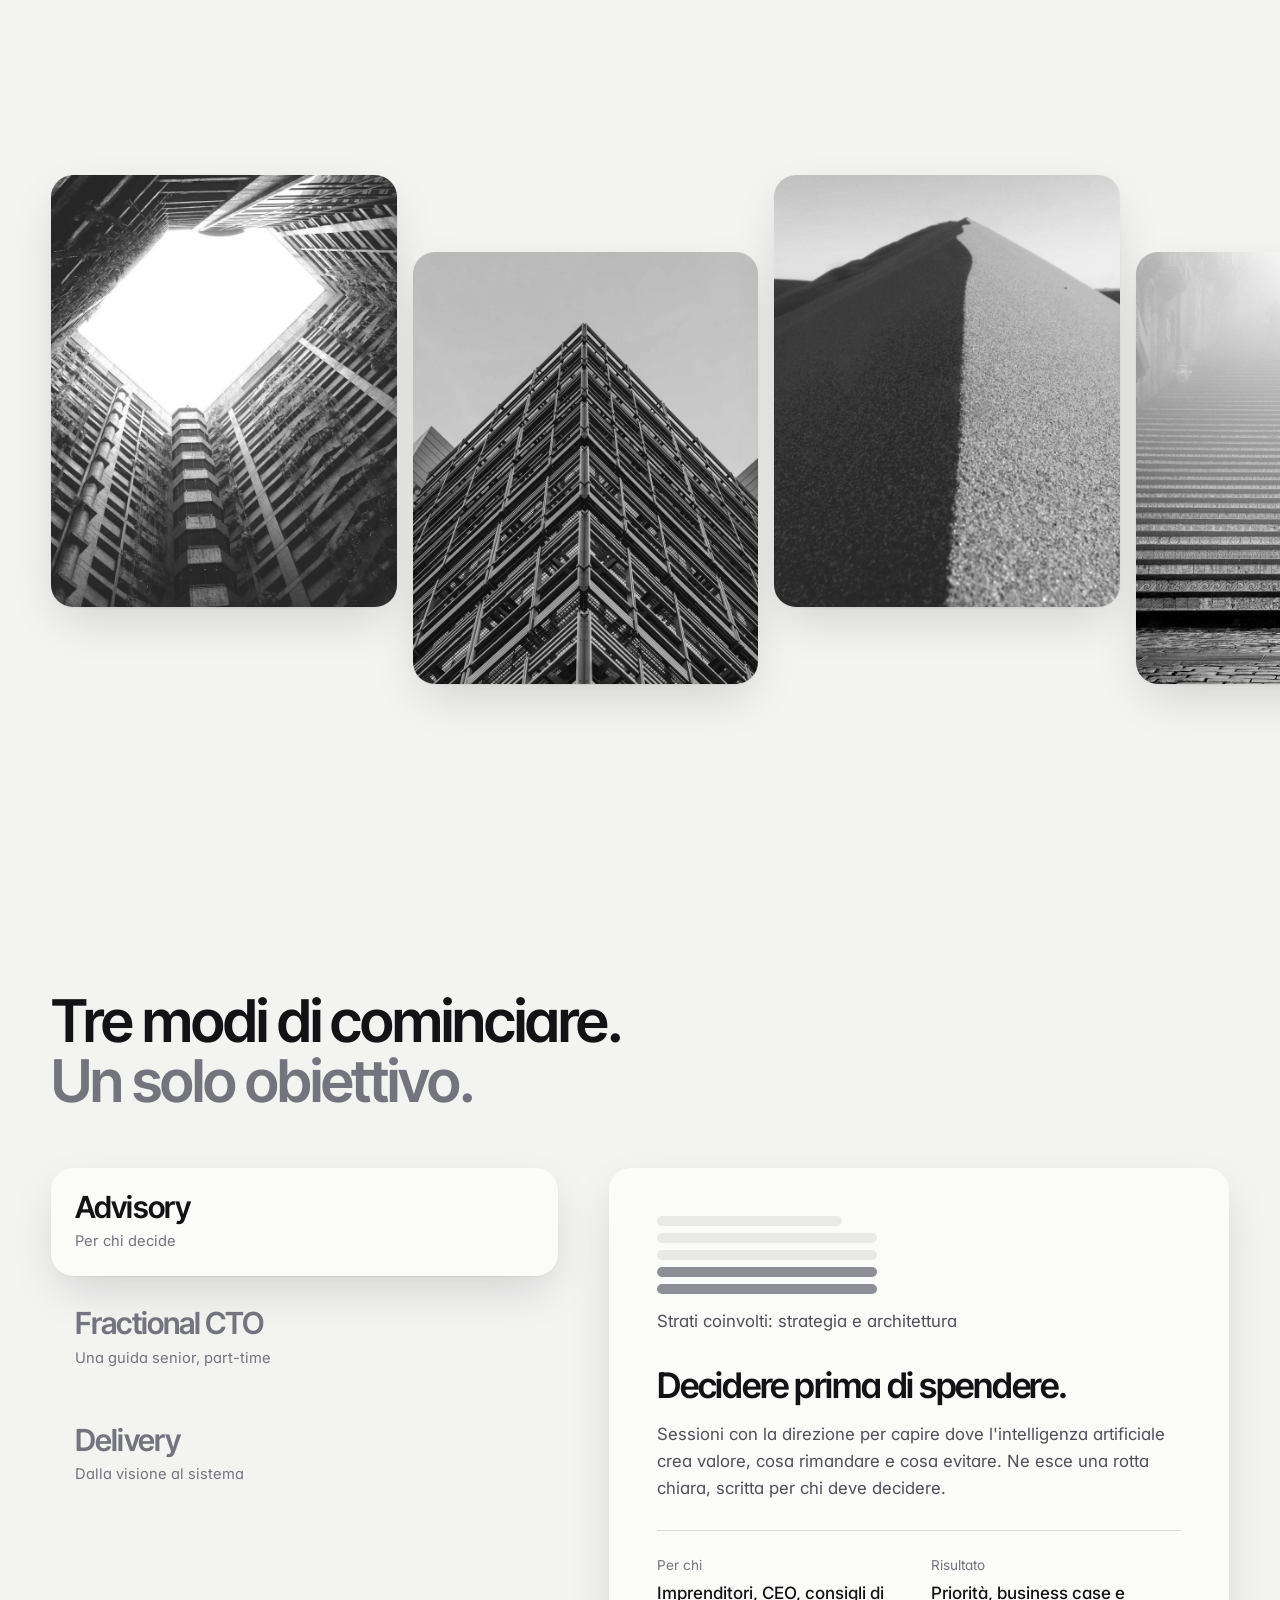
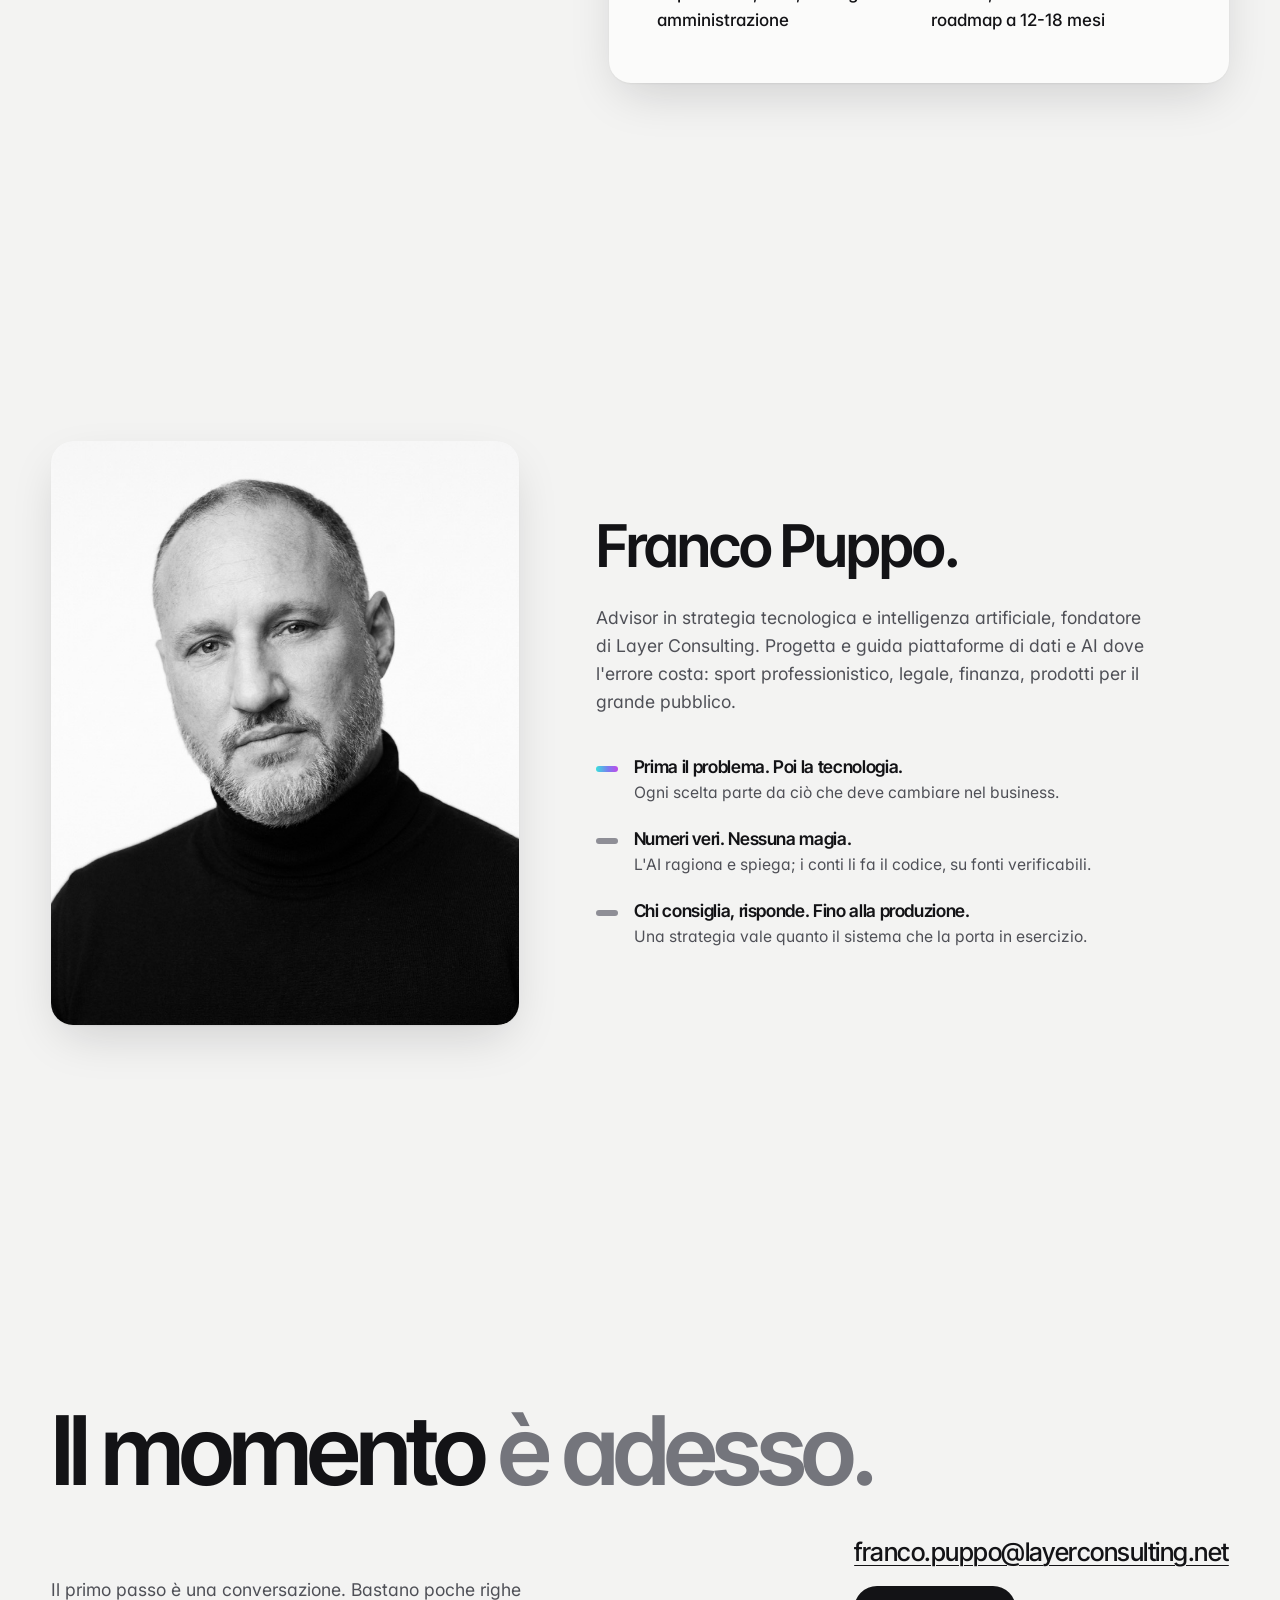
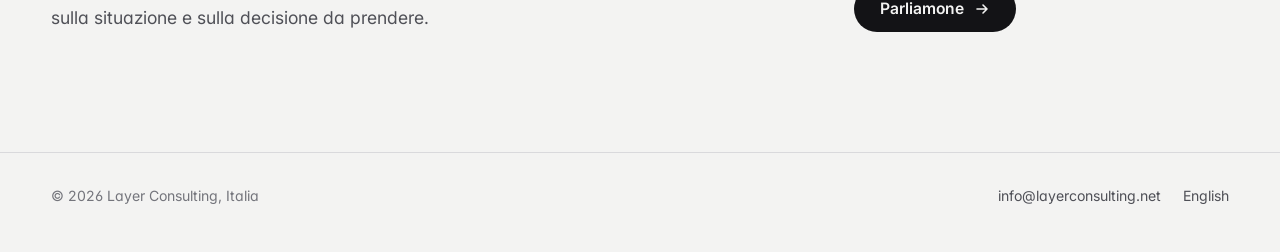
==== commit 81de1436: "feat: translucent full-bleed image behind the hero A grayscale glass facade sits behind the first se" ====
--- a/index.html
+++ b/index.html
@@ -22,7 +22,7 @@
 <link rel="preconnect" href="https://fonts.googleapis.com">
 <link rel="preconnect" href="https://fonts.gstatic.com" crossorigin>
 <link rel="stylesheet" href="https://fonts.googleapis.com/css2?family=Inter+Tight:wght@500;600&family=Inter:wght@400;500;600&display=swap">
-<link rel="preload" as="image" href="assets/img/strata.jpg">
+<link rel="preload" as="image" href="assets/img/hero-bg.jpg">
 <link rel="stylesheet" href="assets/site.css">
 <script type="application/ld+json">
 {"@context":"https://schema.org","@graph":[
@@ -61,6 +61,7 @@
 
 <main id="main">
   <section class="hero" id="top">
+    <div class="hero-bg" aria-hidden="true"><img src="assets/img/hero-bg.jpg" width="1800" height="1125" alt="" fetchpriority="high"></div>
     <div class="wrap">
       <div>
         <h1 class="h-hero">
@@ -75,7 +76,7 @@
         </div>
       </div>
       <figure class="plate plate-hero">
-        <img src="assets/img/strata.jpg" width="800" height="1000" alt="" fetchpriority="high">
+        <img src="assets/img/strata.jpg" width="800" height="1000" alt="">
       </figure>
     </div>
   </section>
@@ -134,7 +135,6 @@
 
   <section class="gallery" aria-hidden="true">
     <div class="gallery-track">
-      <img src="assets/img/facade.jpg" width="800" height="1000" alt="" loading="lazy">
       <img src="assets/img/courtyard.jpg" width="800" height="1000" alt="" loading="lazy">
       <img src="assets/img/lattice.jpg" width="800" height="1000" alt="" loading="lazy">
       <img src="assets/img/ridge.jpg" width="800" height="1000" alt="" loading="lazy">
--- a/assets/site.css
+++ b/assets/site.css
@@ -77,12 +77,19 @@
 .btn:active { transform: scale(.97); }
 .btn-ink { background: var(--ink); color: var(--paper); }
 .btn-ink:hover { box-shadow: 0 14px 34px -10px color-mix(in oklab, var(--ink) 55%, transparent); }
-.btn-line { color: var(--ink); box-shadow: inset 0 0 0 1px var(--line); }
+.btn-line { color: var(--ink); box-shadow: inset 0 0 0 1px var(--line); background: color-mix(in oklab, var(--sheet) 55%, transparent); backdrop-filter: blur(10px); -webkit-backdrop-filter: blur(10px); }
 .btn-line:hover { box-shadow: inset 0 0 0 1px var(--ink); }
 .nav .btn { padding: 11px 18px; font-size: .9rem; }
 
 /* ---------- hero ---------- */
 .hero { min-height: 100dvh; display: grid; align-items: center; padding: 112px 0 56px; }
+.hero { position: relative; isolation: isolate; overflow: clip; }
+.hero-bg { position: absolute; inset: 0; z-index: -1; pointer-events: none; }
+.hero-bg img { width: 100%; height: 100%; object-fit: cover; object-position: 50% 30%; filter: grayscale(1) contrast(1.15); opacity: .34; mix-blend-mode: multiply;
+  -webkit-mask-image: linear-gradient(180deg, #000 0%, #000 55%, transparent 100%); mask-image: linear-gradient(180deg, #000 0%, #000 55%, transparent 100%); }
+.hero-bg::after { content: ""; position: absolute; inset: 0; background: linear-gradient(90deg, color-mix(in oklab, var(--paper) 70%, transparent) 0%, color-mix(in oklab, var(--paper) 30%, transparent) 45%, transparent 100%); }
+:root[data-theme="dark"] .hero-bg img { opacity: .26; mix-blend-mode: normal; }
+@media (prefers-color-scheme: dark) { :root:not([data-theme="light"]) .hero-bg img { opacity: .26; mix-blend-mode: normal; } }
 .hero .wrap { display: grid; grid-template-columns: minmax(0, 1.3fr) minmax(0, .7fr); gap: clamp(32px, 6vw, 96px); align-items: center; }
 .h-hero { font-size: clamp(2.5rem, 6vw, 5.8rem); line-height: 1; letter-spacing: -0.045em; }
 @media (min-width: 861px) { .h-hero .ln { white-space: nowrap; } }
@@ -239,6 +246,8 @@
   .plate-hero { animation: uncover 1.5s var(--ease) .25s both; }
   .plate-hero img { animation: settle 2.2s var(--ease) .25s both; }
   .nav-pill { animation: drop .9s var(--ease) .1s both; }
+  .hero-bg img { animation: bgIn 2.6s var(--ease) both; }
+  @keyframes bgIn { from { scale: 1.16; opacity: 0; } }
   @keyframes rise { from { opacity: 0; transform: translateY(.45em); filter: blur(10px); } }
   @keyframes uncover { from { clip-path: inset(100% 0 0 0 round var(--r)); } to { clip-path: inset(0 0 0 0 round var(--r)); } }
   @keyframes settle { from { transform: scale(1.18); } }
@@ -274,6 +283,9 @@
     .manifesto .wd { animation: word linear both; animation-timeline: --quote; animation-range: contain calc(var(--i) * var(--step)) contain calc(var(--i) * var(--step) + 12%); }
     @keyframes word { from { opacity: .14; } }
 
+    .hero-bg { animation: bgOut linear both; animation-timeline: scroll(root); animation-range: 0 100vh; }
+    @keyframes bgOut { to { translate: 0 22vh; opacity: .2; } }
+
     /* abstract plates pan sideways while the strip crosses the viewport */
     .gallery { overflow: clip; }
     .gallery-track { animation: pan linear both; animation-timeline: view(); animation-range: cover; }
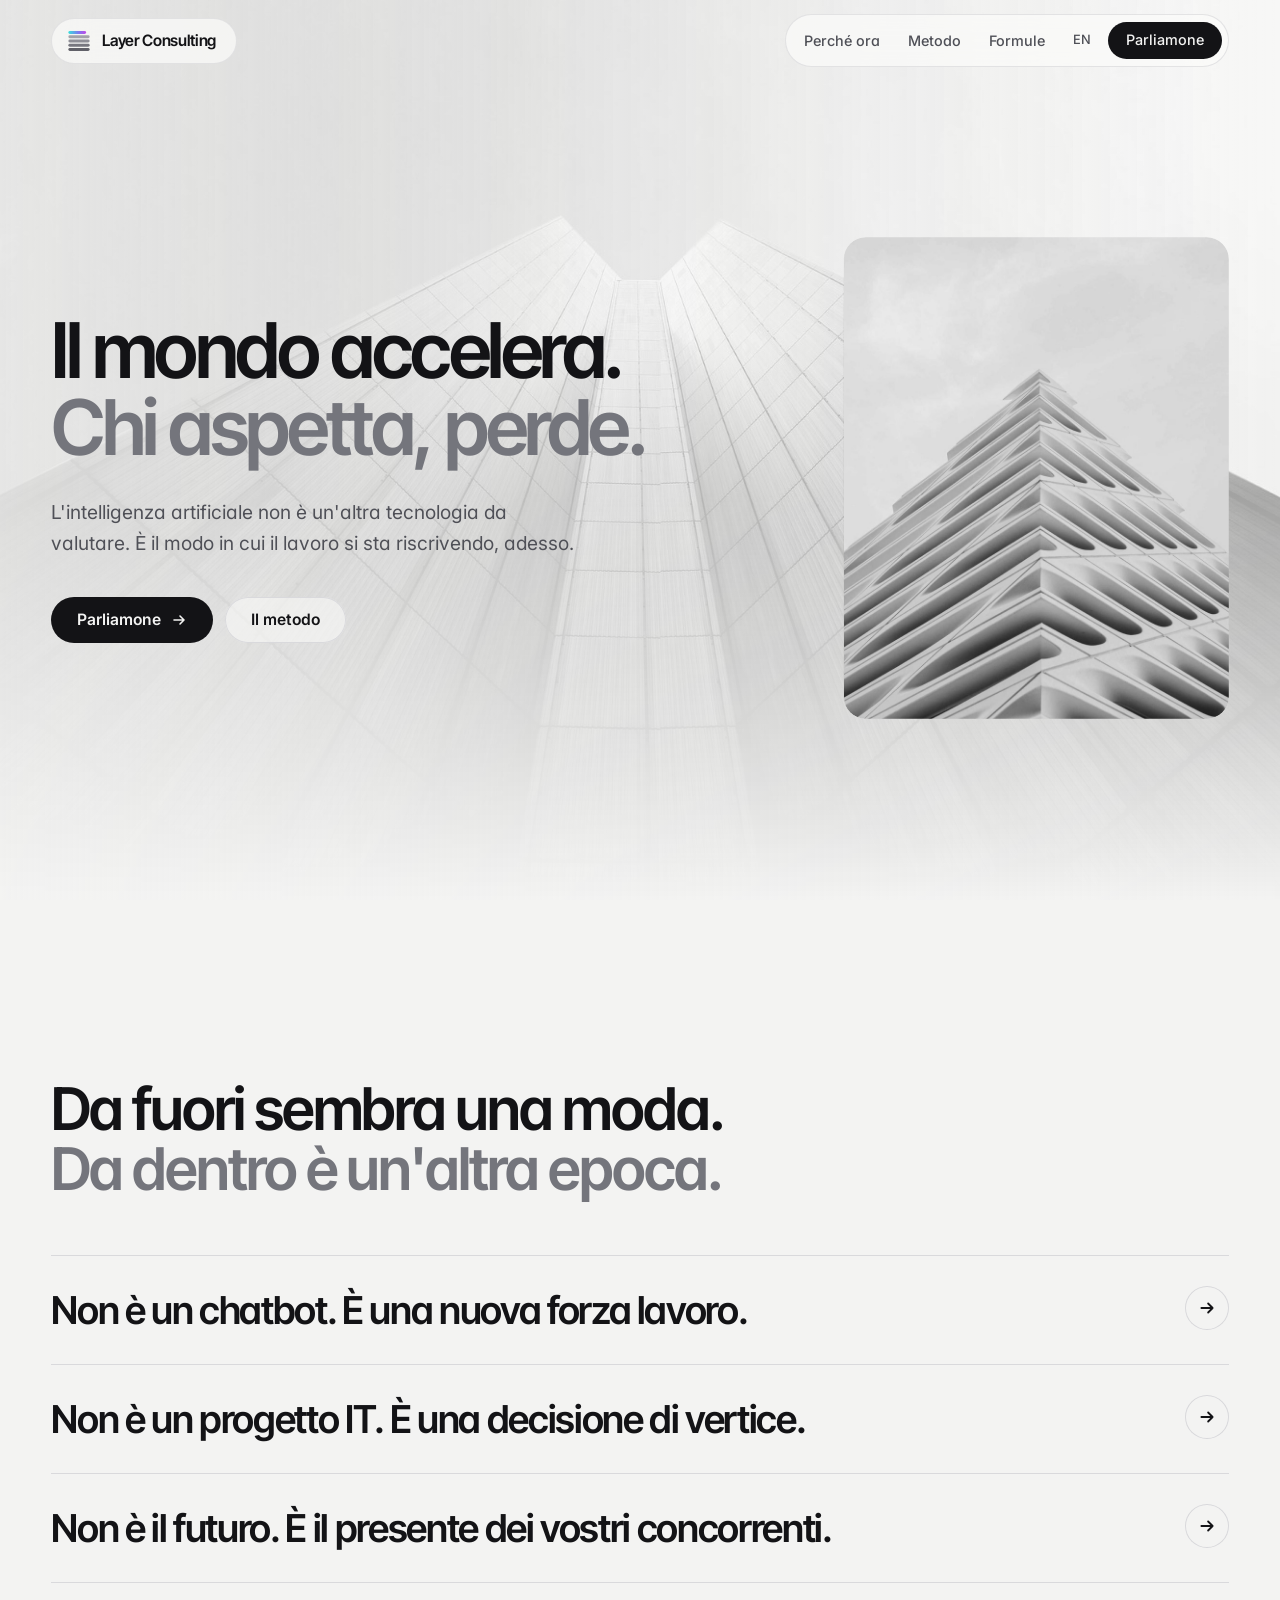
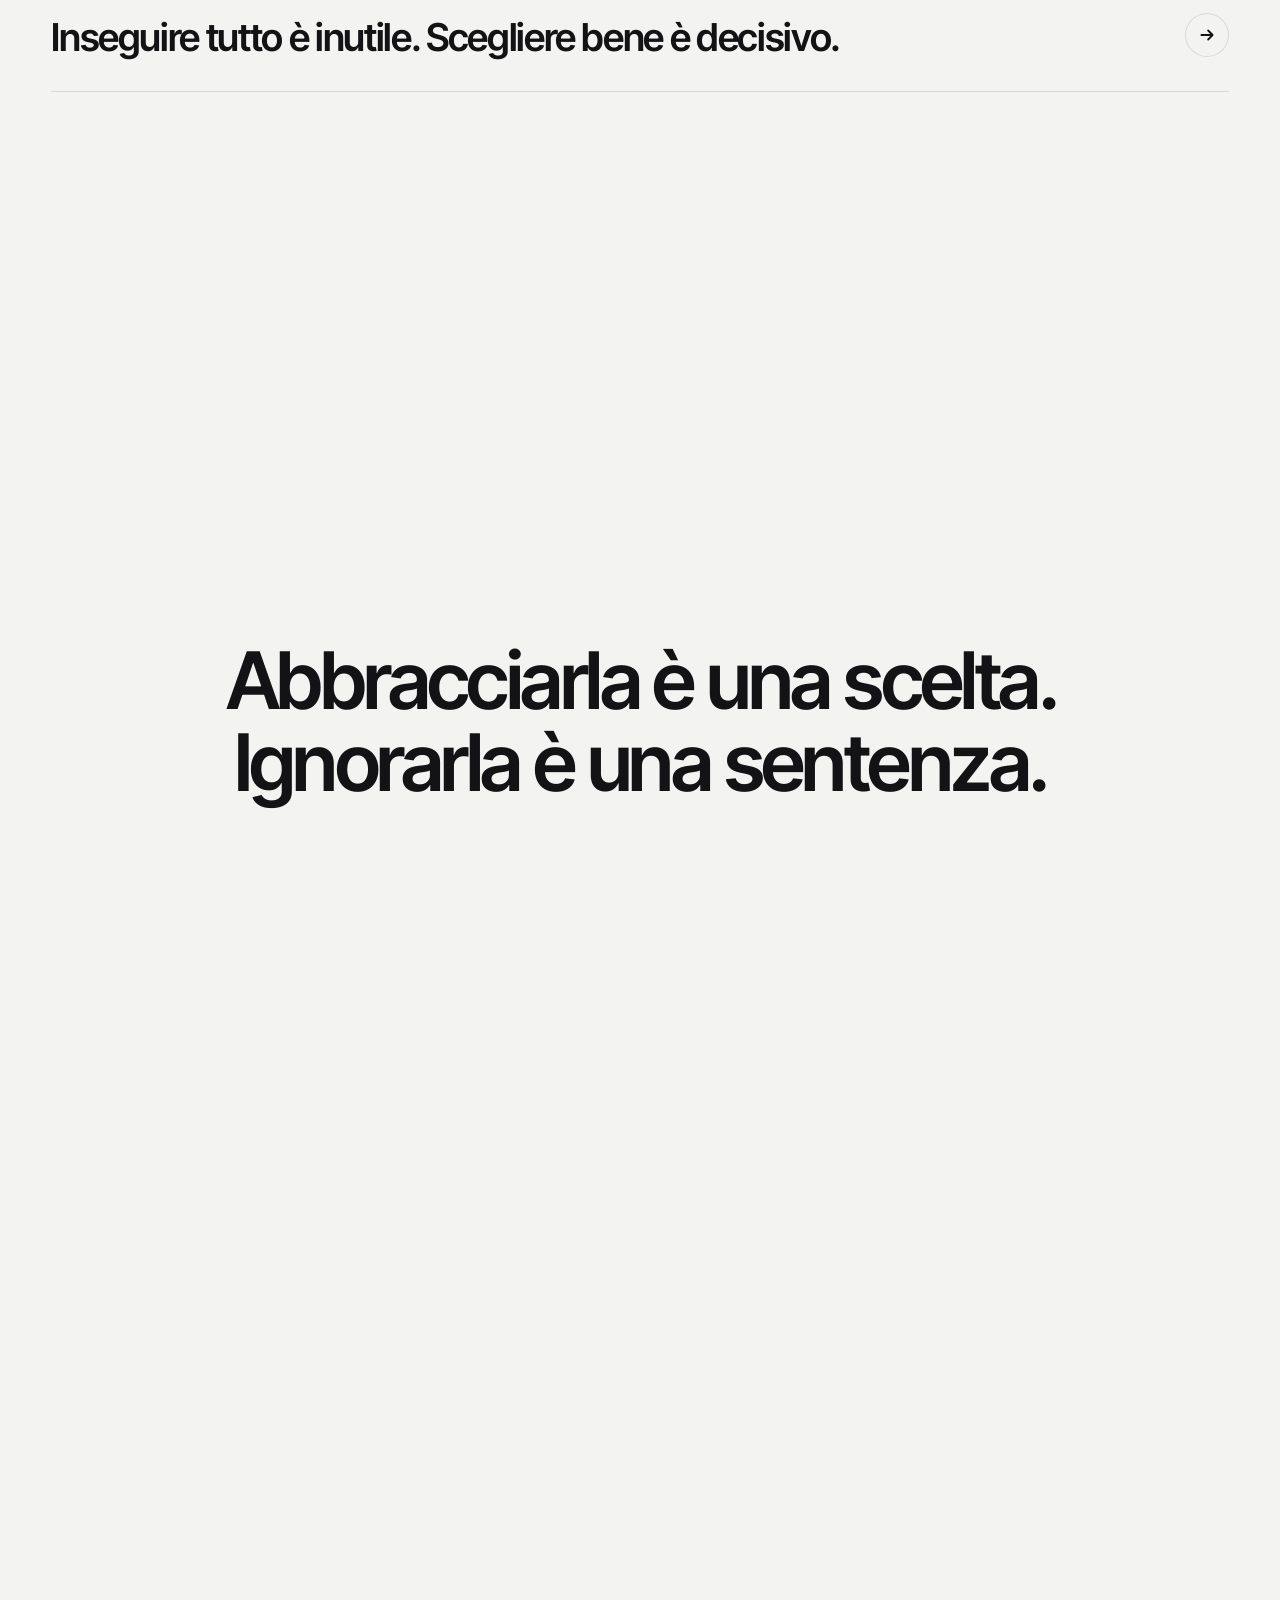
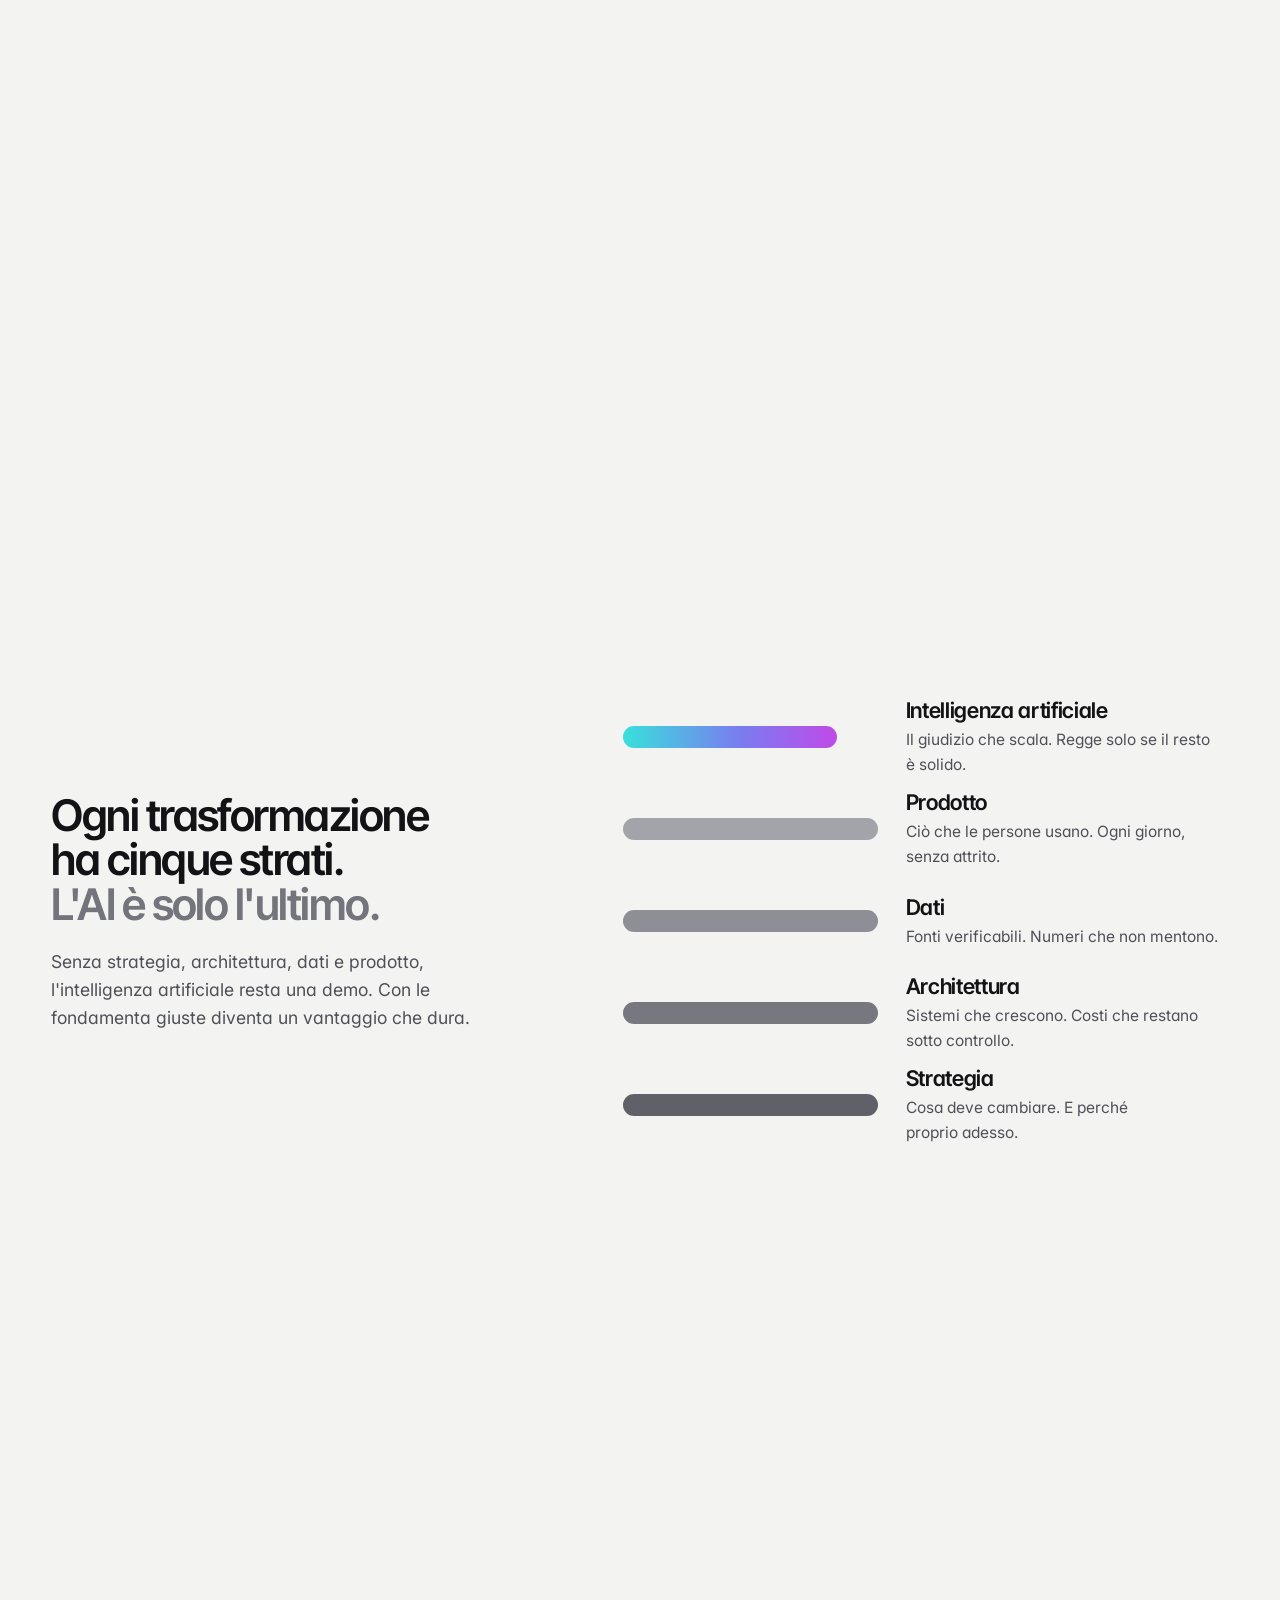
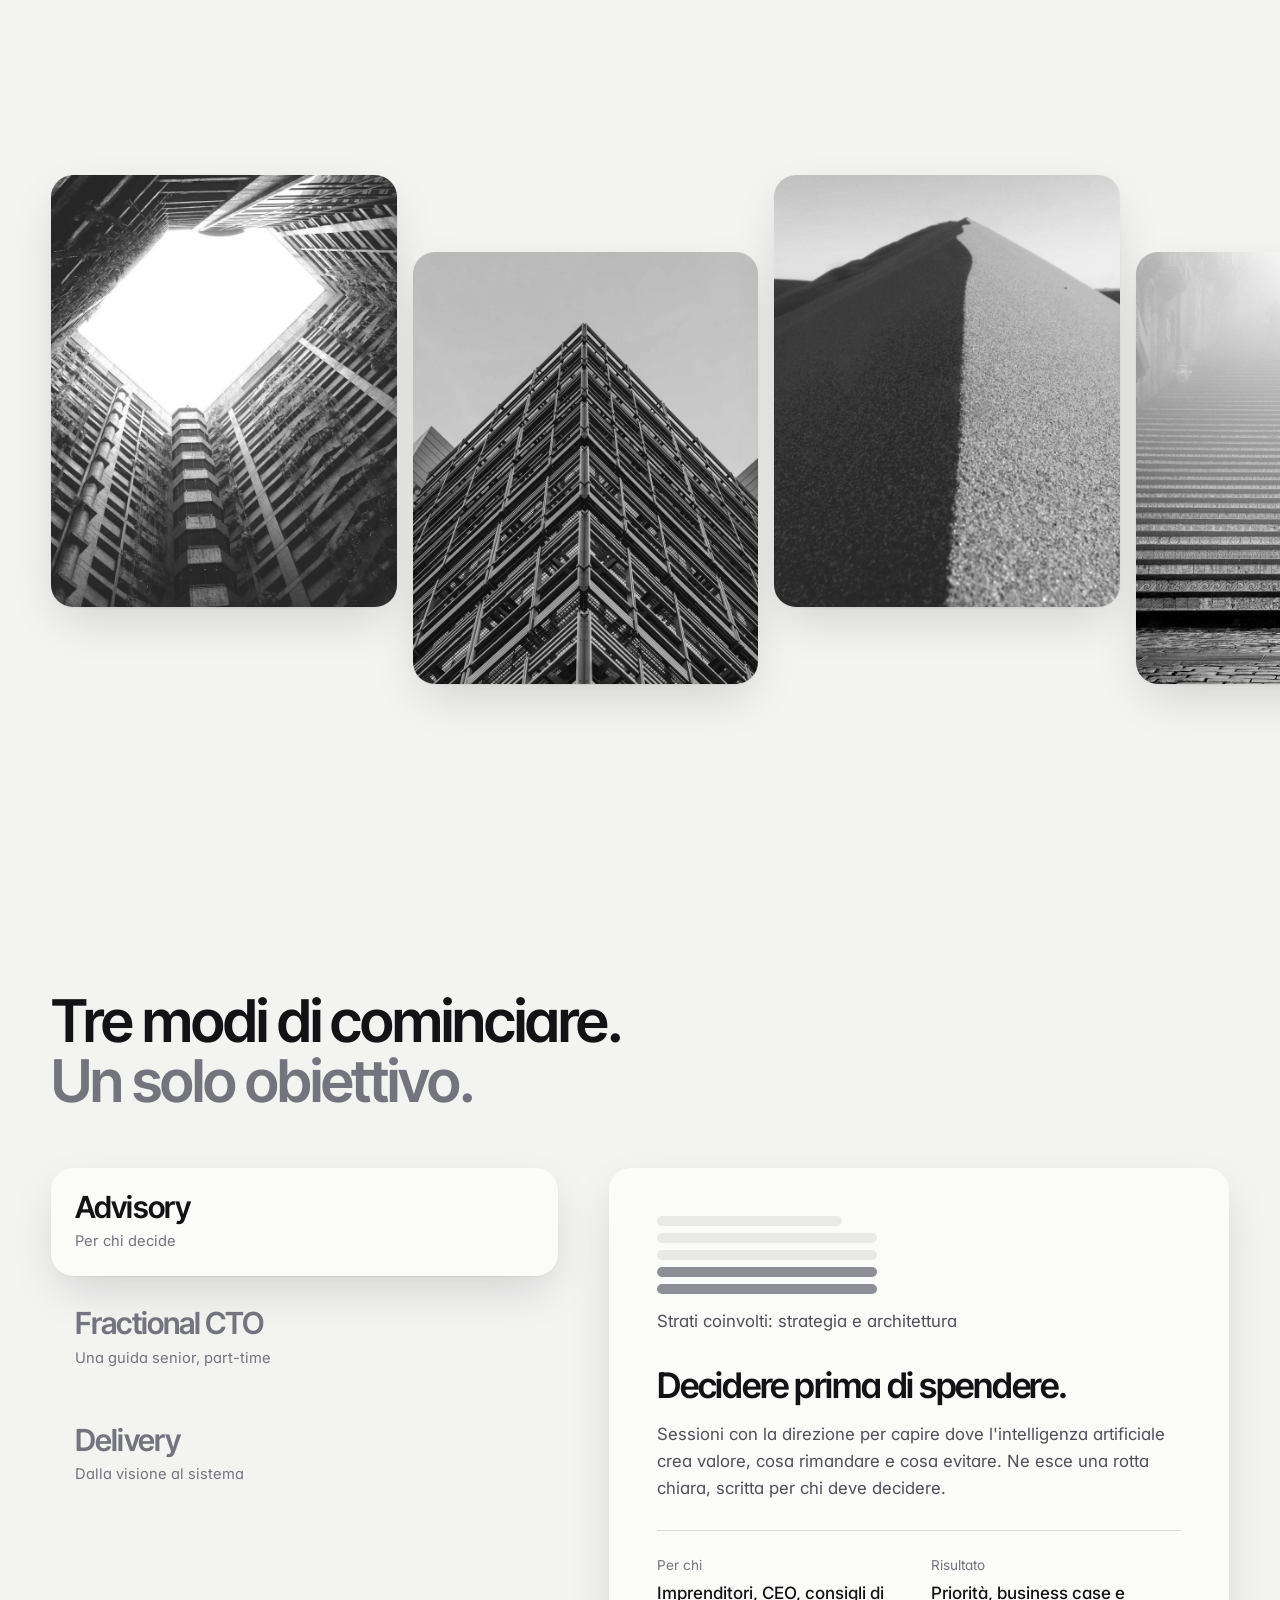
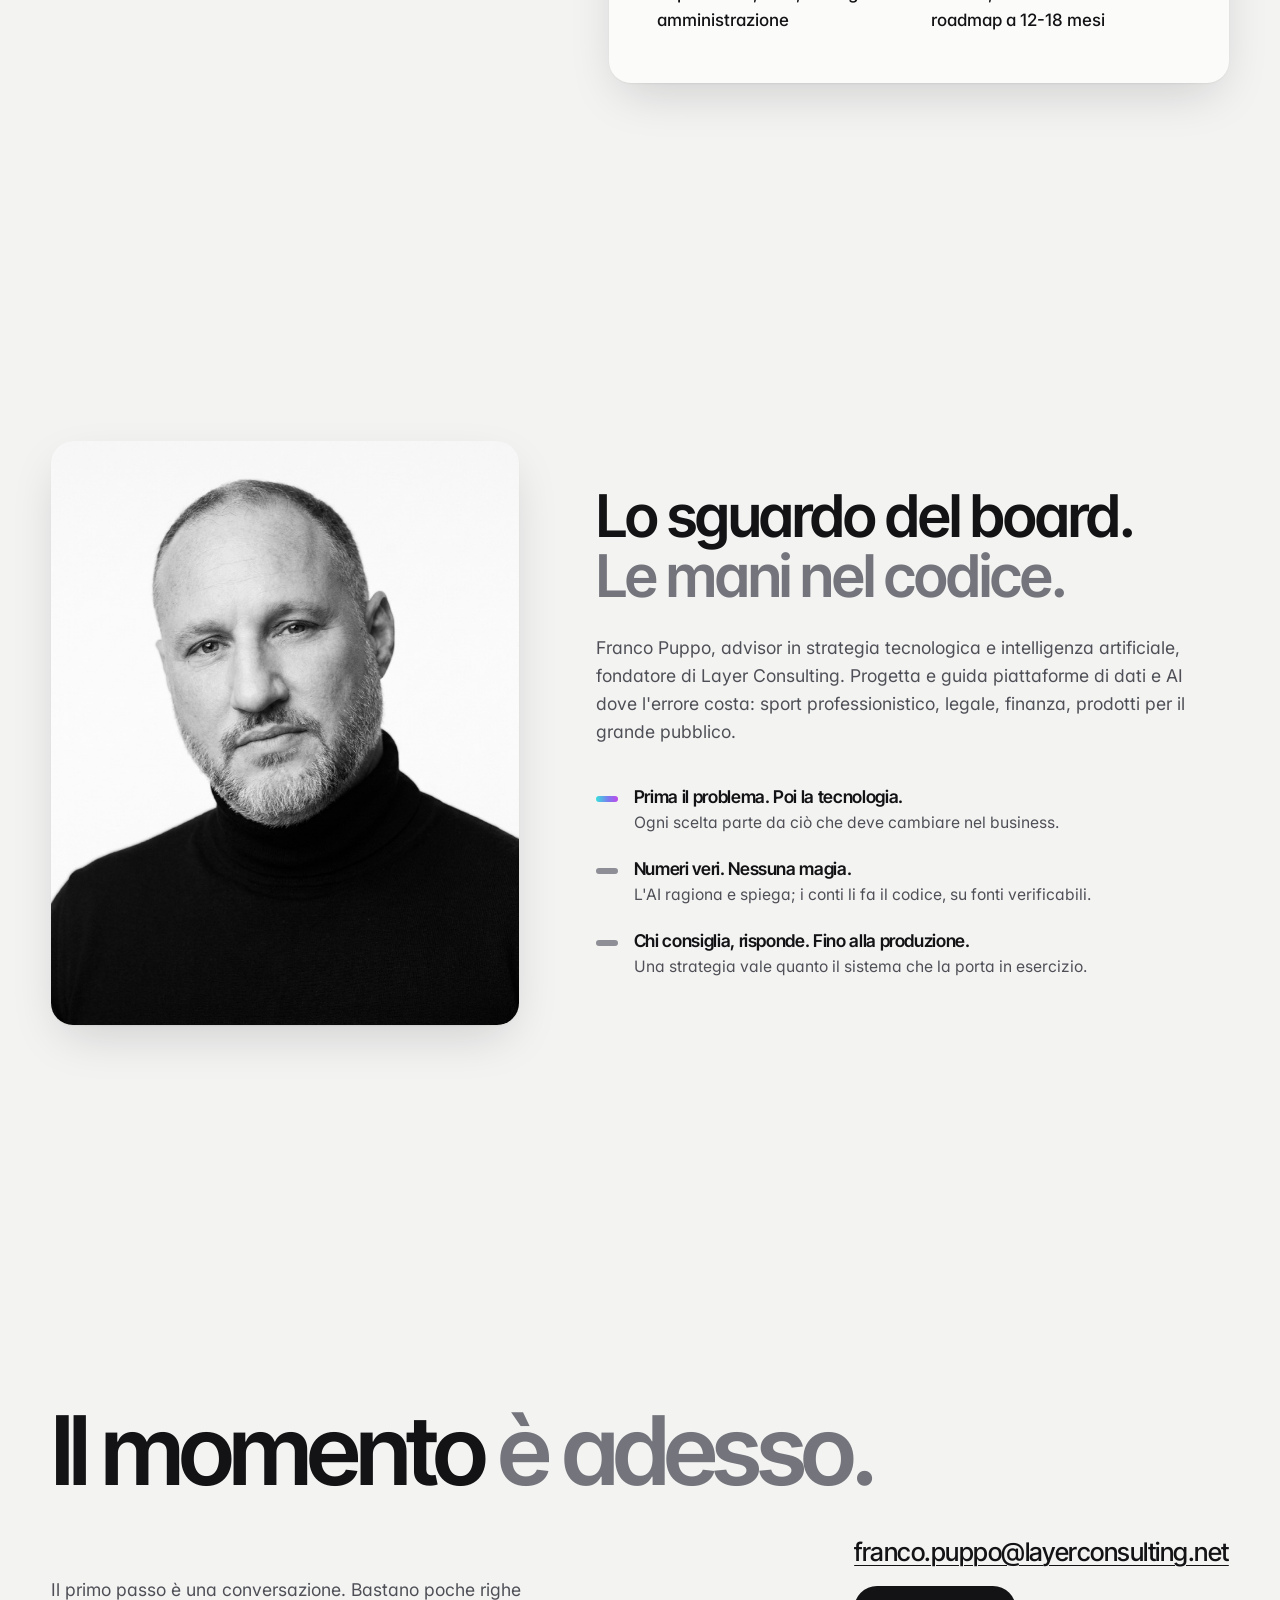
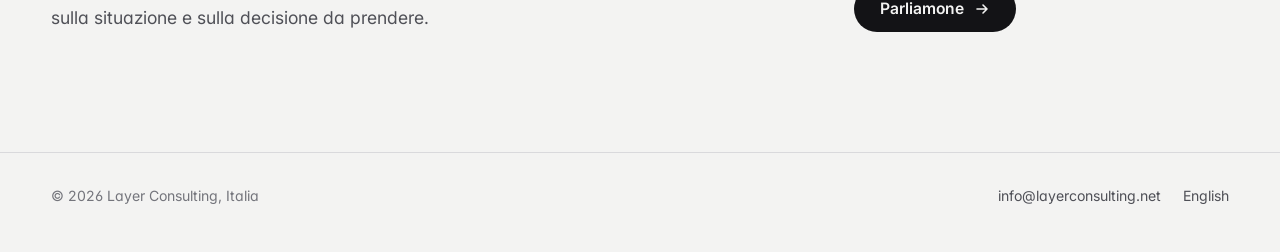
==== commit 099178e3: "feat: about heading becomes a couplet instead of the name "Lo sguardo del board. Le mani nel codice." ====
--- a/index.html
+++ b/index.html
@@ -187,8 +187,8 @@
         <img src="assets/img/franco-puppo.jpg" width="805" height="1000" alt="Ritratto di Franco Puppo" loading="lazy">
       </figure>
       <div class="about-copy">
-        <h2 id="chi-t" class="reveal">Franco Puppo.</h2>
-        <p class="reveal">Advisor in strategia tecnologica e intelligenza artificiale, fondatore di Layer Consulting. Progetta e guida piattaforme di dati e AI dove l'errore costa: sport professionistico, legale, finanza, prodotti per il grande pubblico.</p>
+        <h2 id="chi-t" class="reveal">Lo sguardo del board. <span class="dim">Le mani nel codice.</span></h2>
+        <p class="reveal">Franco Puppo, advisor in strategia tecnologica e intelligenza artificiale, fondatore di Layer Consulting. Progetta e guida piattaforme di dati e AI dove l'errore costa: sport professionistico, legale, finanza, prodotti per il grande pubblico.</p>
         <ul class="rules">
           <li class="reveal" style="--d:0"><div><b>Prima il problema. Poi la tecnologia.</b><span>Ogni scelta parte da ciò che deve cambiare nel business.</span></div></li>
           <li class="reveal" style="--d:1"><div><b>Numeri veri. Nessuna magia.</b><span>L'AI ragiona e spiega; i conti li fa il codice, su fonti verificabili.</span></div></li>
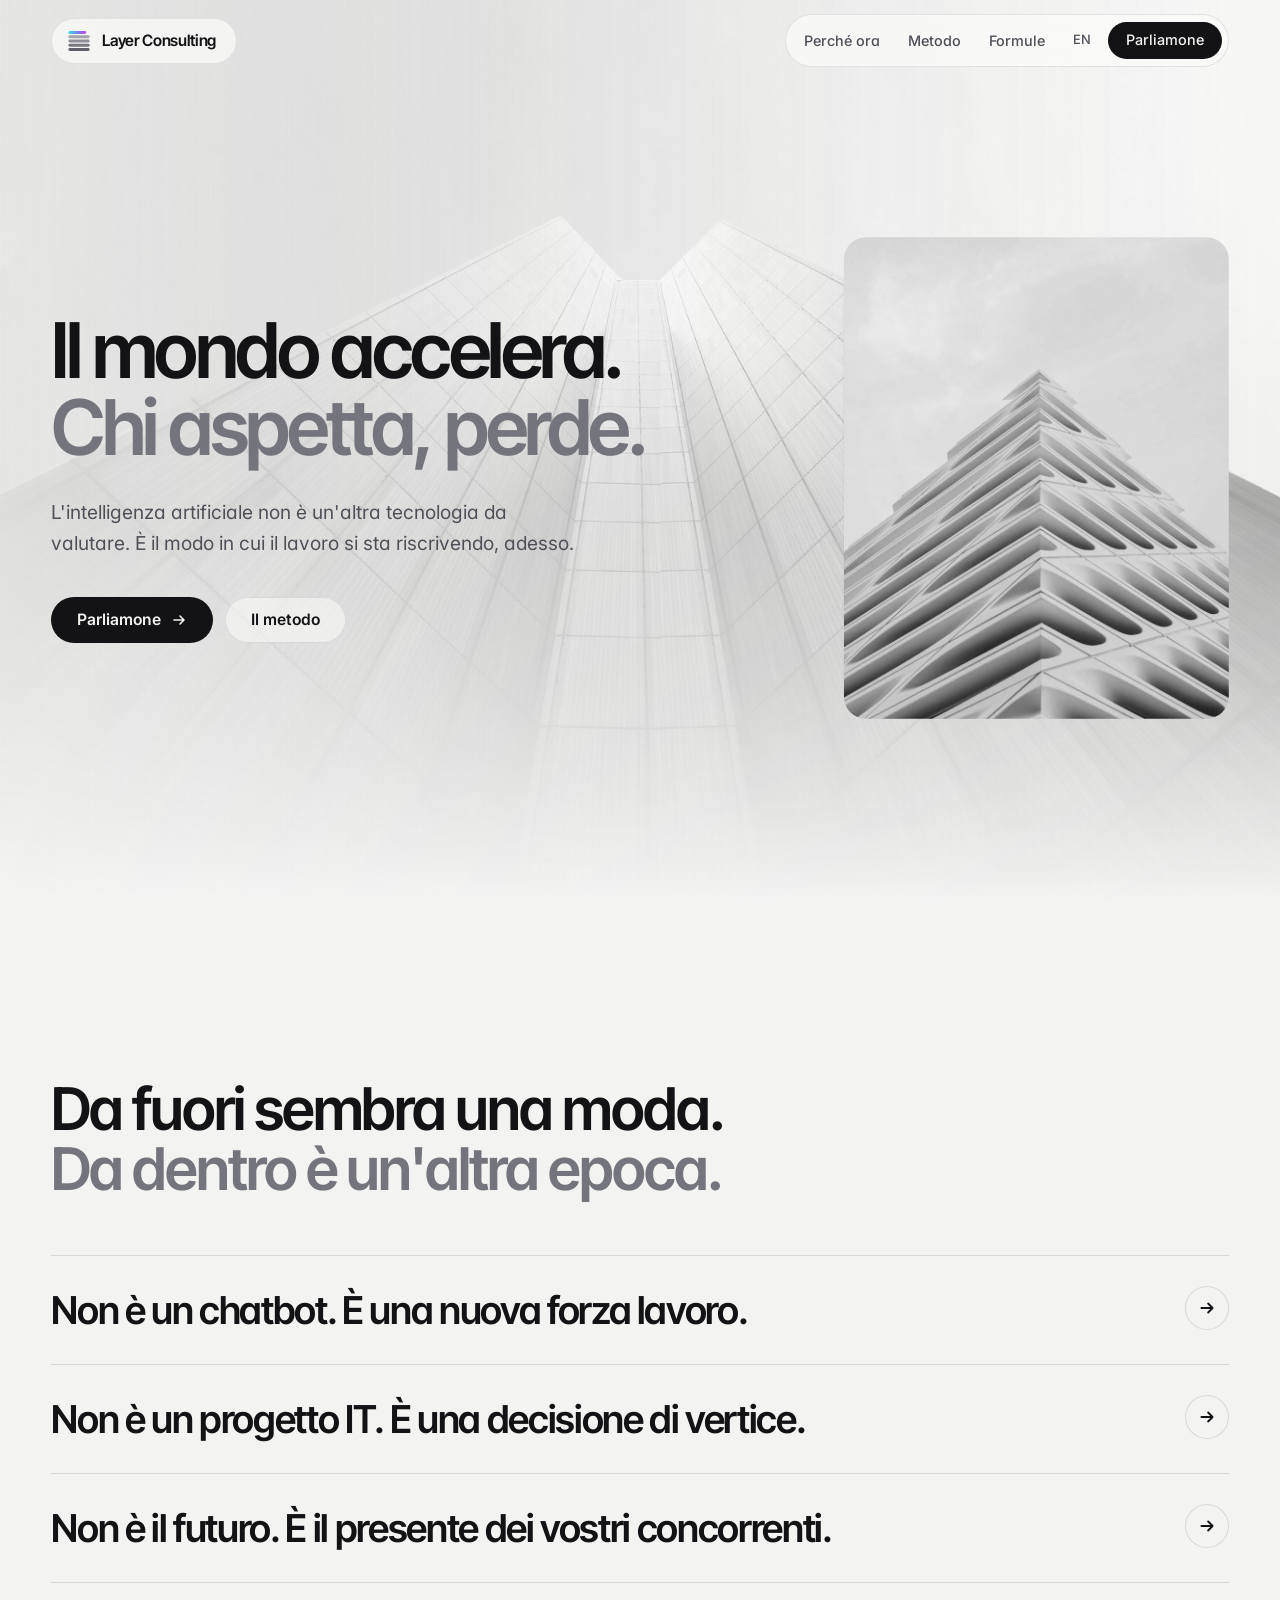
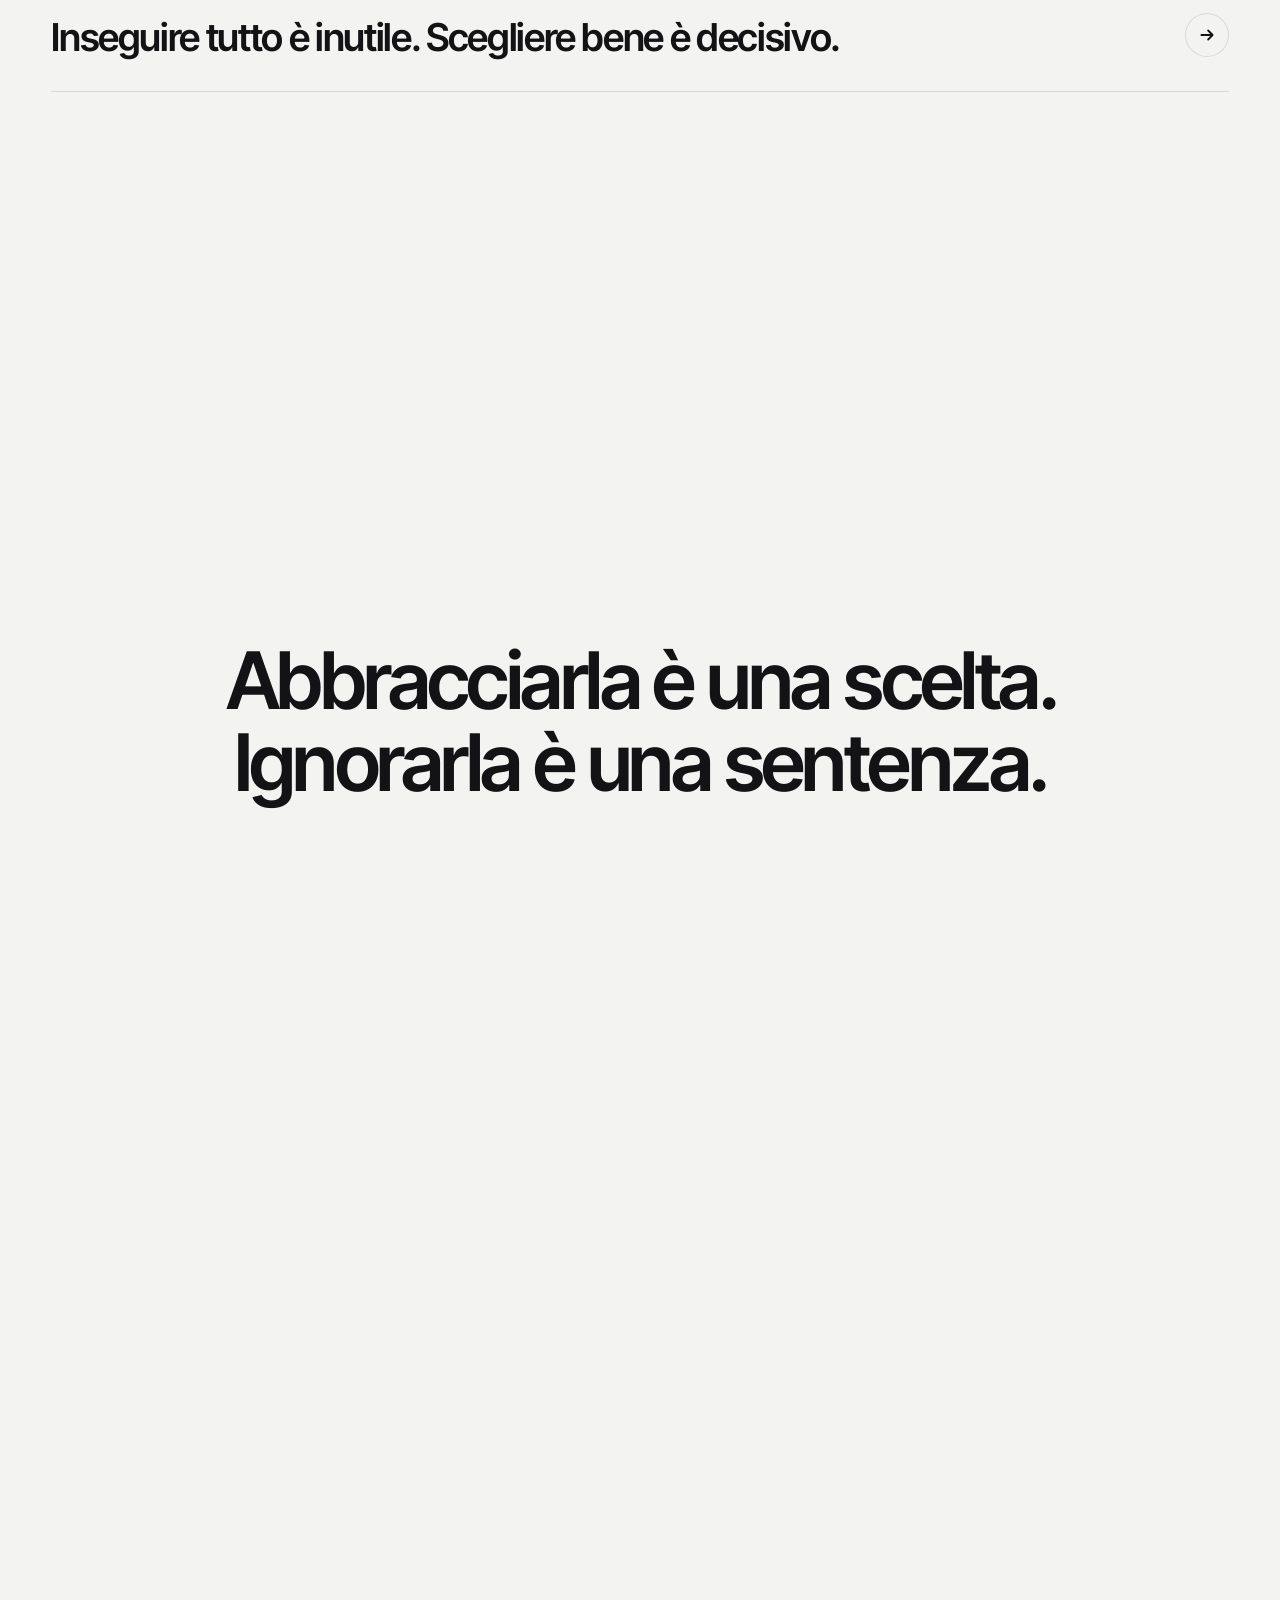
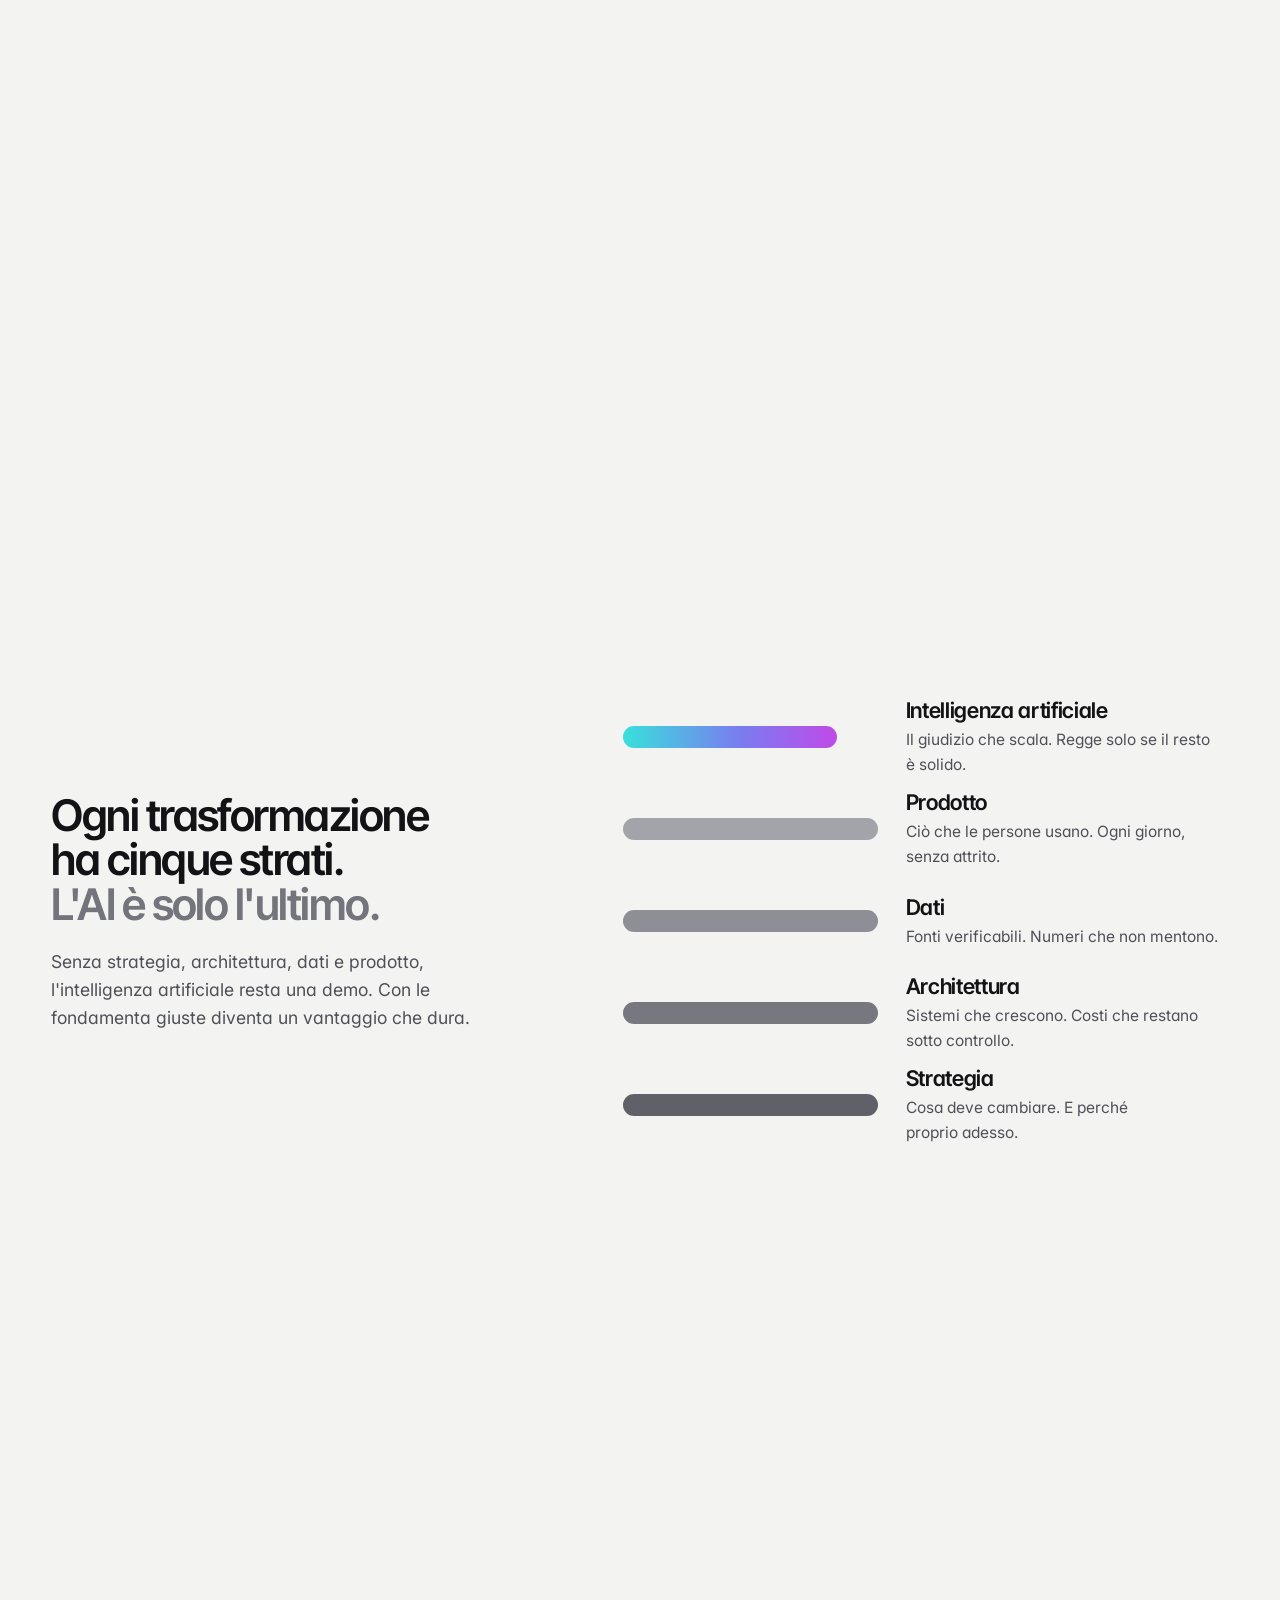
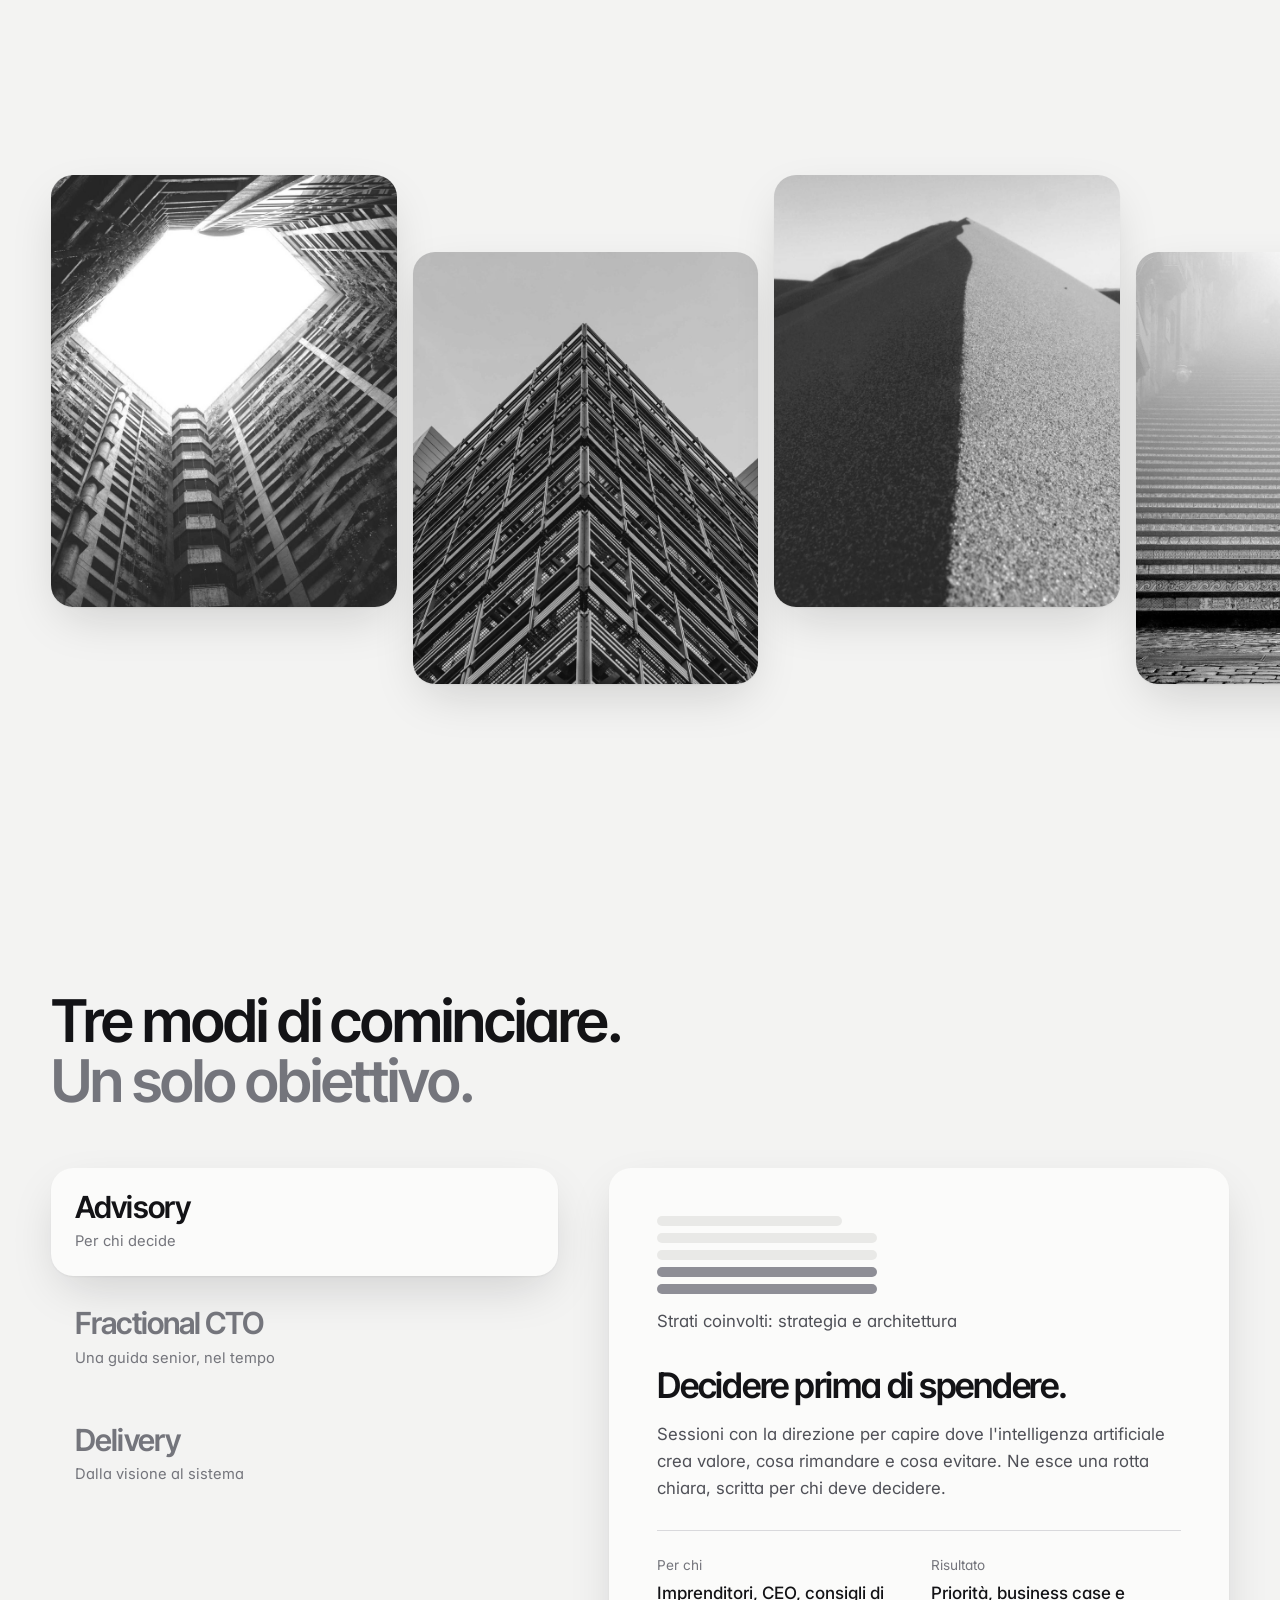
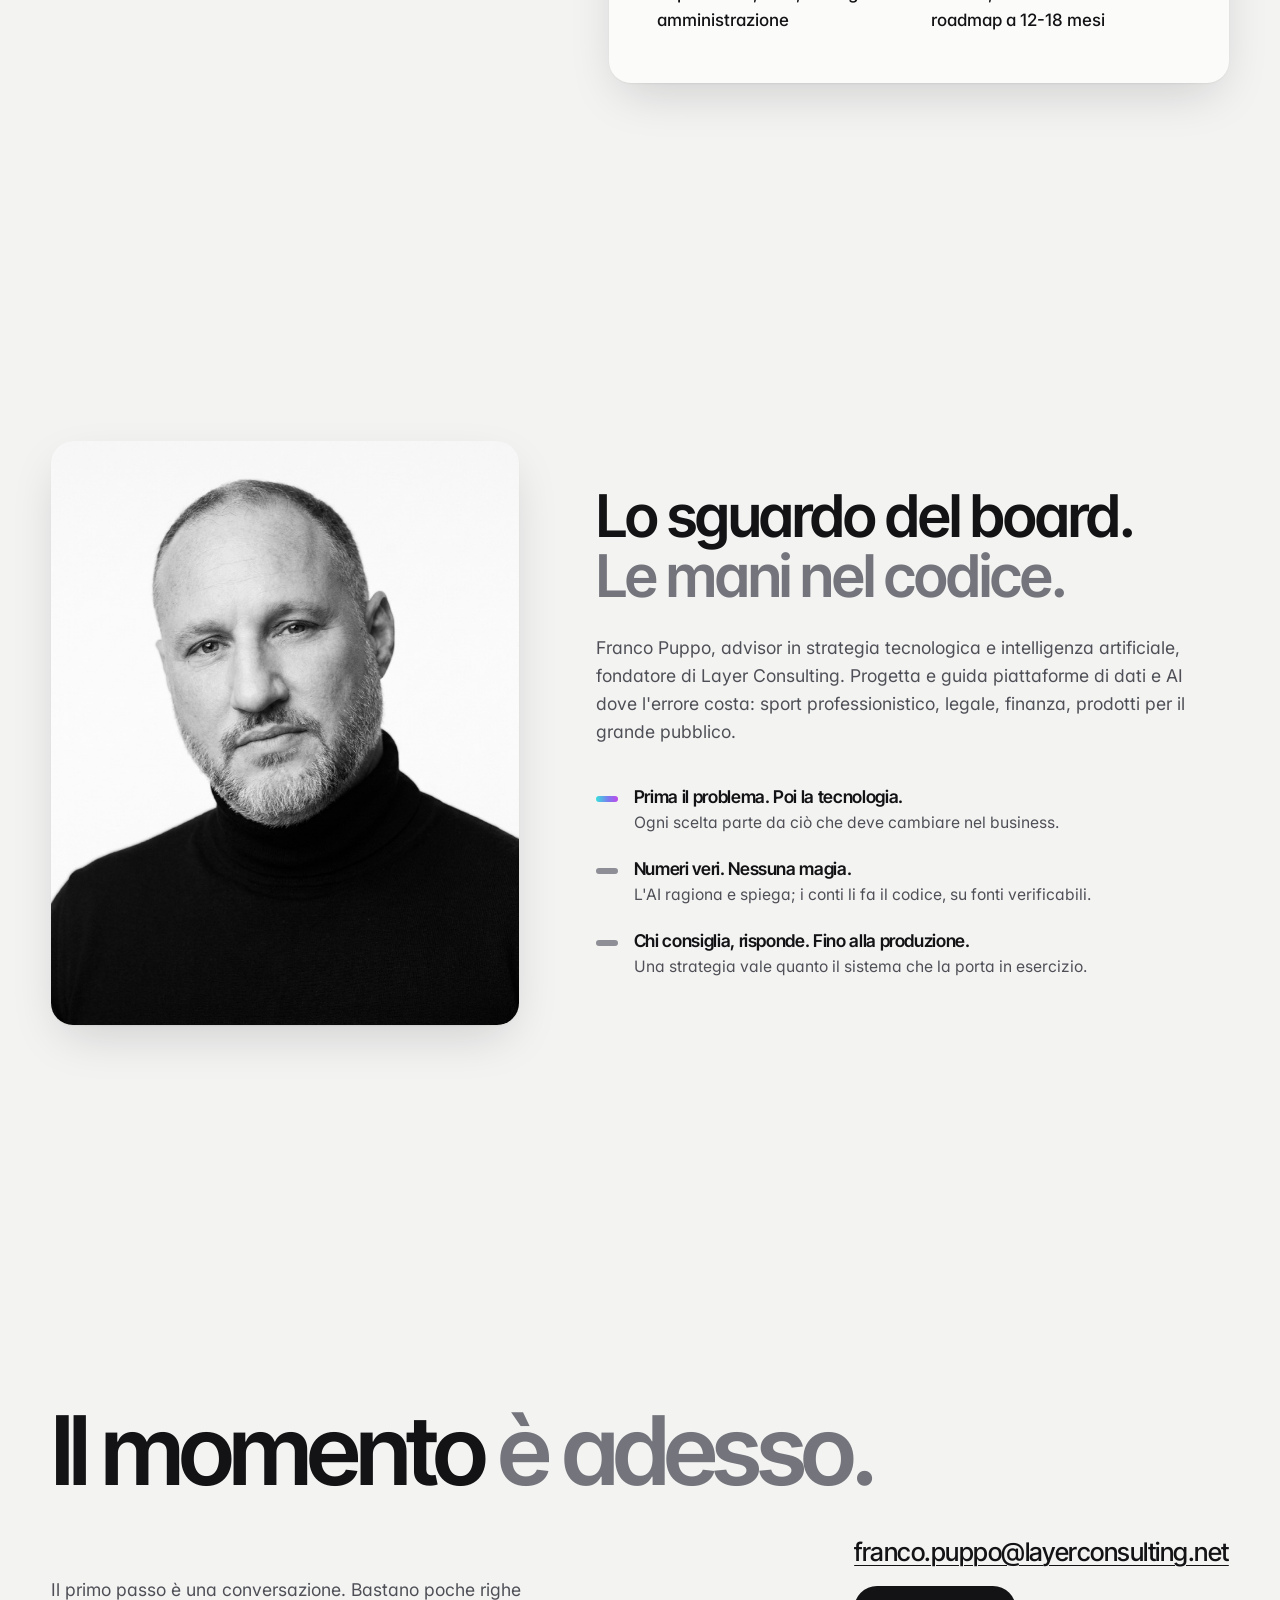
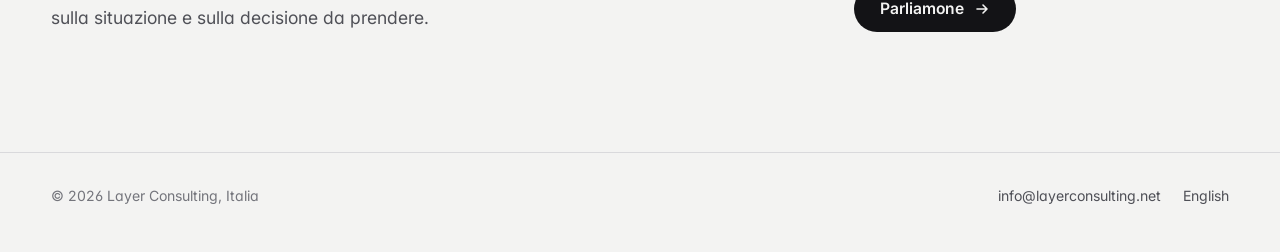
==== commit e165403e: "fix: drop the "a few days a month" phrasing from the fractional CTO copy" ====
--- a/index.html
+++ b/index.html
@@ -148,7 +148,7 @@
       <div class="formats">
         <div class="tabs" role="tablist" aria-label="Formule">
           <button class="tab" role="tab" id="t-adv" aria-controls="p-adv"><b>Advisory</b><span>Per chi decide</span></button>
-          <button class="tab" role="tab" id="t-cto" aria-controls="p-cto"><b>Fractional CTO</b><span>Una guida senior, part-time</span></button>
+          <button class="tab" role="tab" id="t-cto" aria-controls="p-cto"><b>Fractional CTO</b><span>Una guida senior, nel tempo</span></button>
           <button class="tab" role="tab" id="t-del" aria-controls="p-del"><b>Delivery</b><span>Dalla visione al sistema</span></button>
         </div>
         <div class="panels reveal">
@@ -164,7 +164,7 @@
             <div class="mini" aria-hidden="true"><i style="--k:4"></i><i class="on" style="--k:3"></i><i class="on" style="--k:2"></i><i class="on" style="--k:1"></i><i class="on" style="--k:0"></i></div>
             <p class="mini-cap">Strati coinvolti: dalla strategia al prodotto</p>
             <h3>Una guida senior. Senza un CTO a tempo pieno.</h3>
-            <p>Qualche giorno al mese accanto alla direzione: architettura, fornitori, team, investitori. Le scelte tecniche smettono di essere un rischio.</p>
+            <p>Al tavolo della direzione, con continuità. Architettura, fornitori, team e investitori trovano un interlocutore unico, e le scelte tecniche smettono di essere un rischio.</p>
             <dl><div><dt>Per chi</dt><dd>Aziende e scale-up senza un CTO, o in transizione</dd></div>
               <div><dt>Risultato</dt><dd>Decisioni coerenti, team e fornitori allineati</dd></div></dl>
           </div>
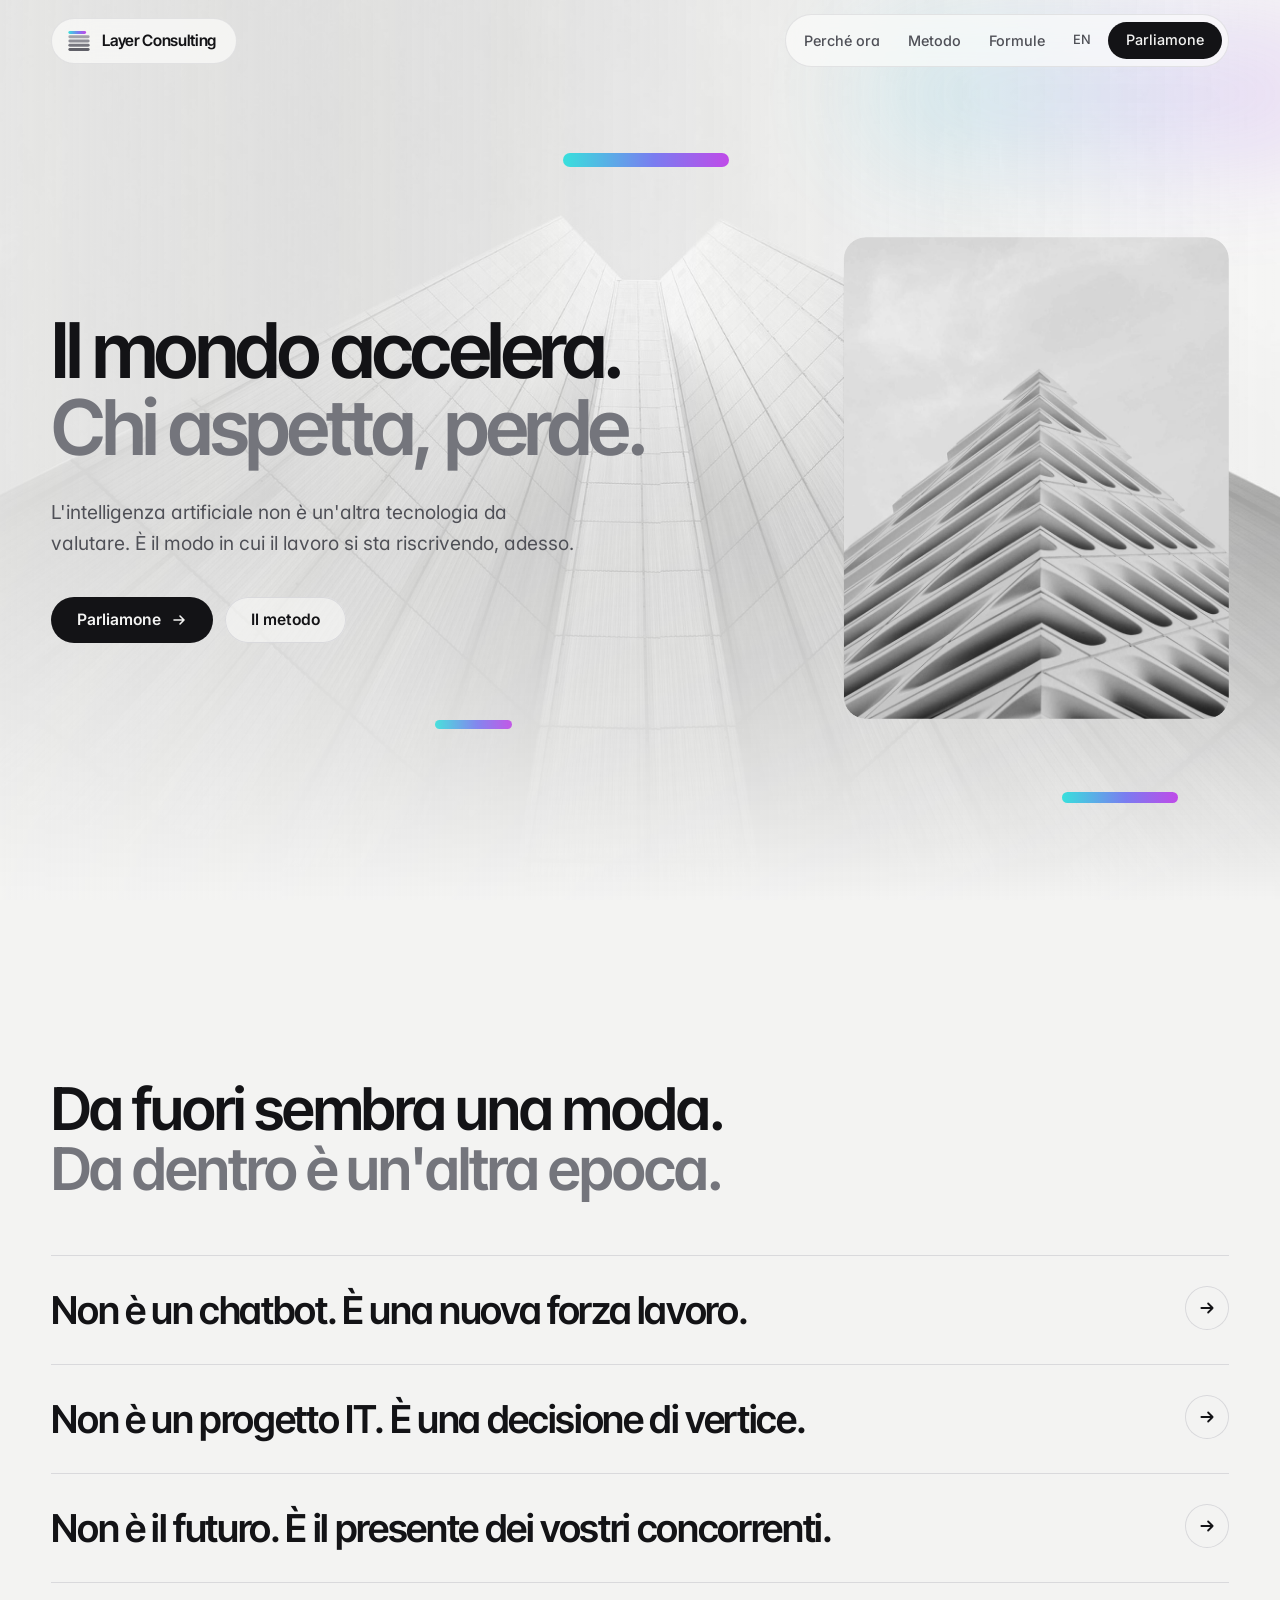
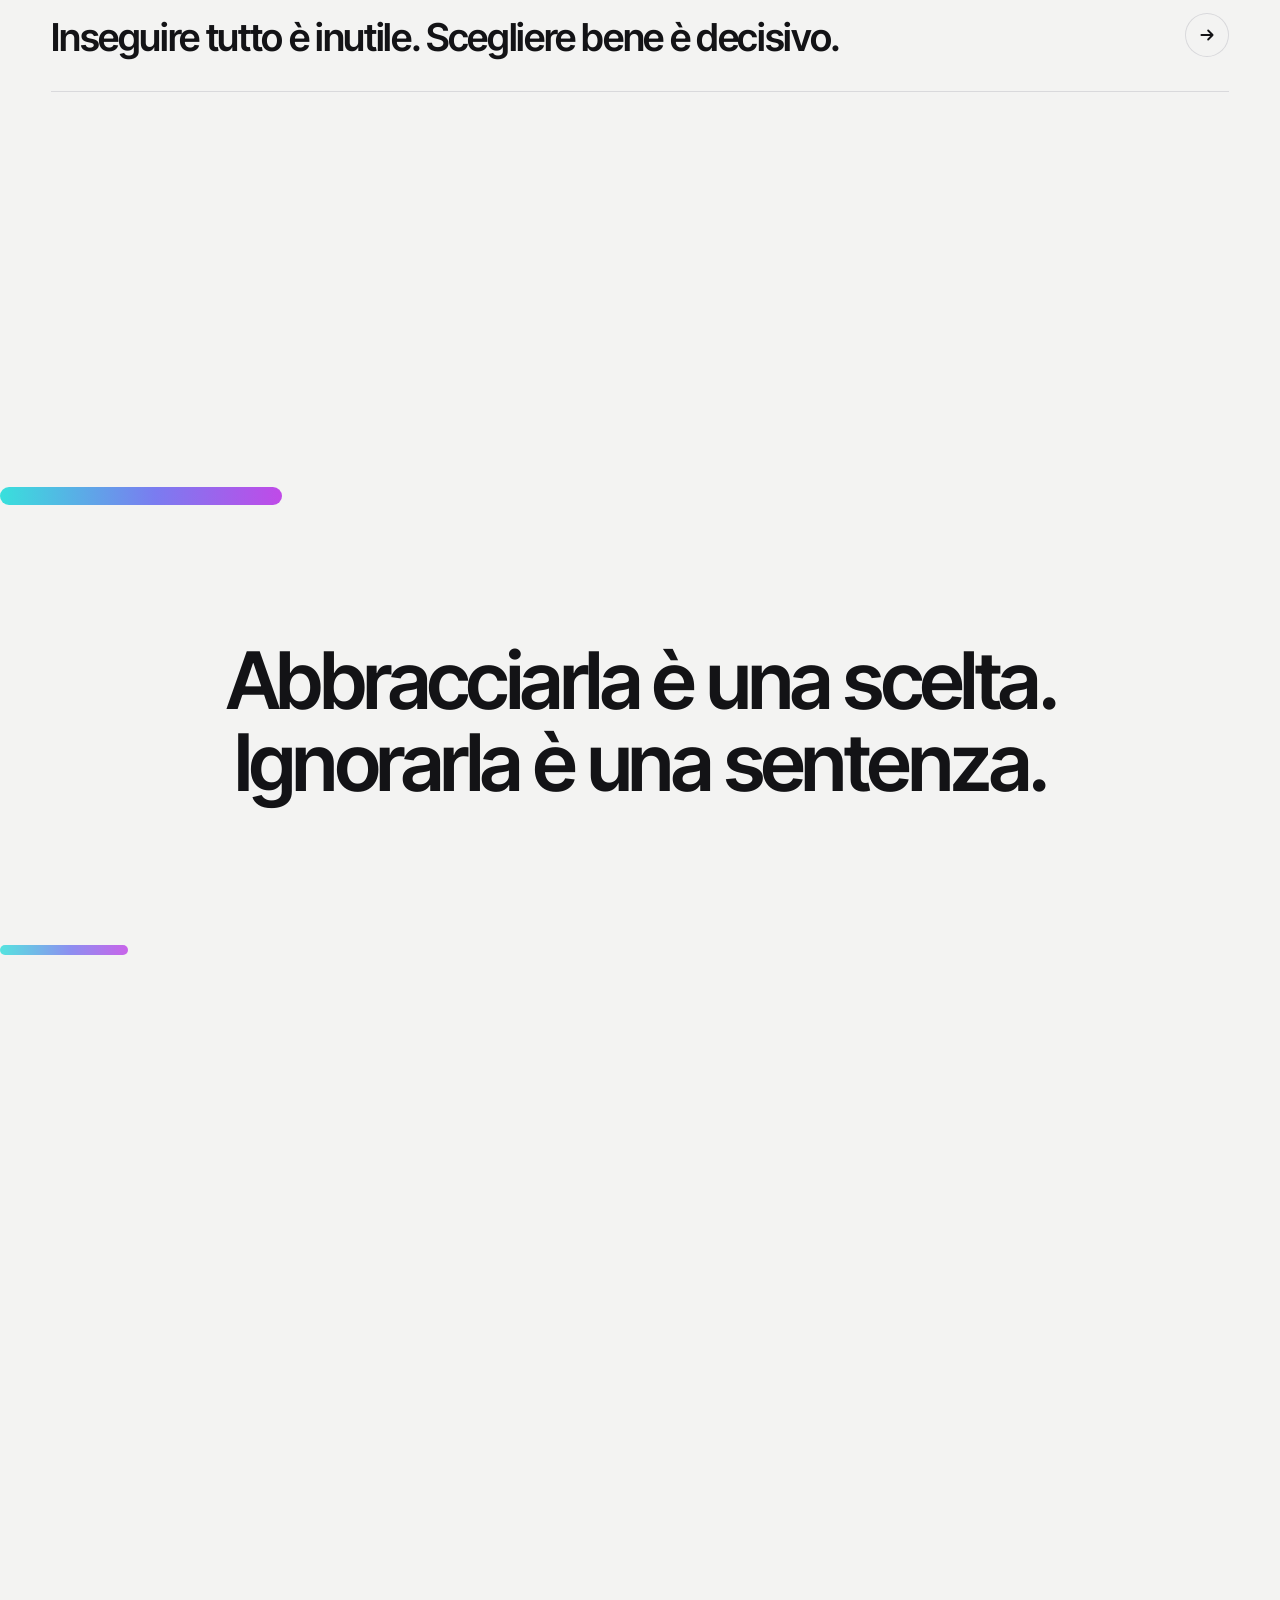
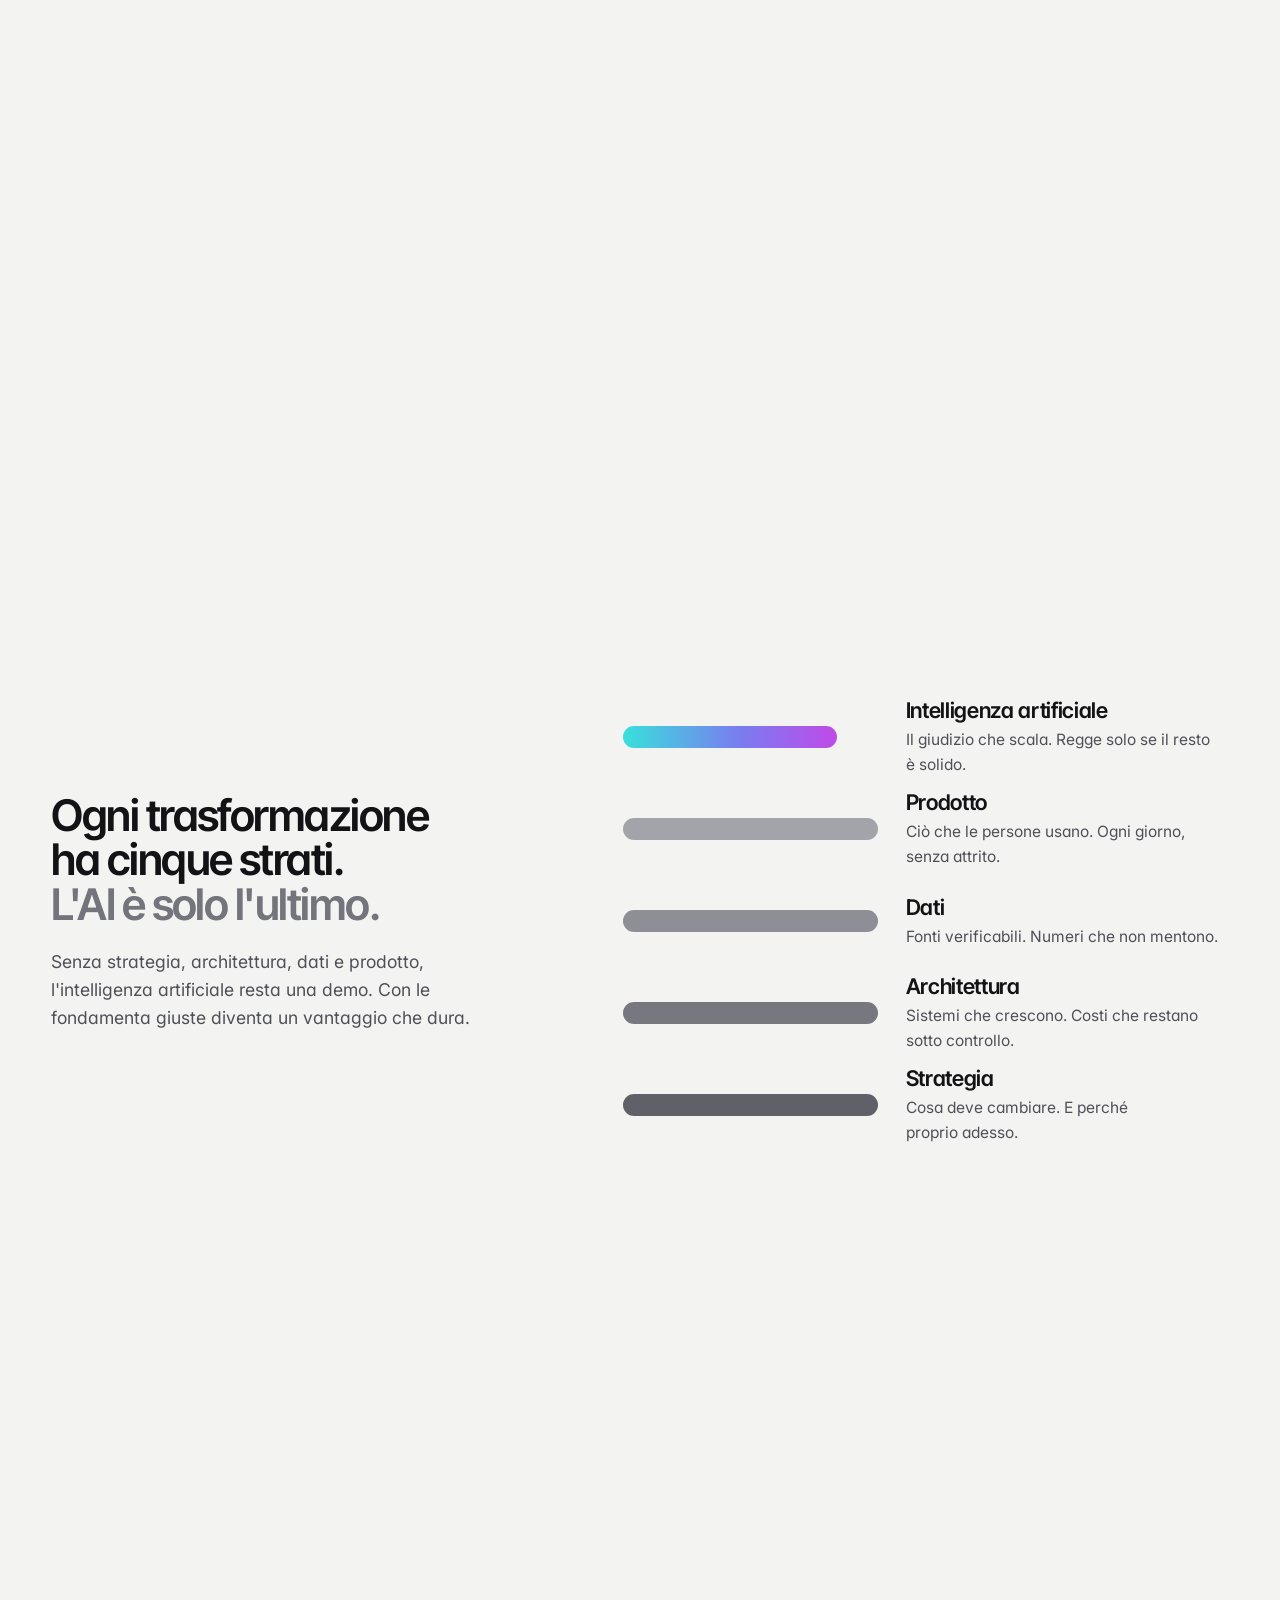
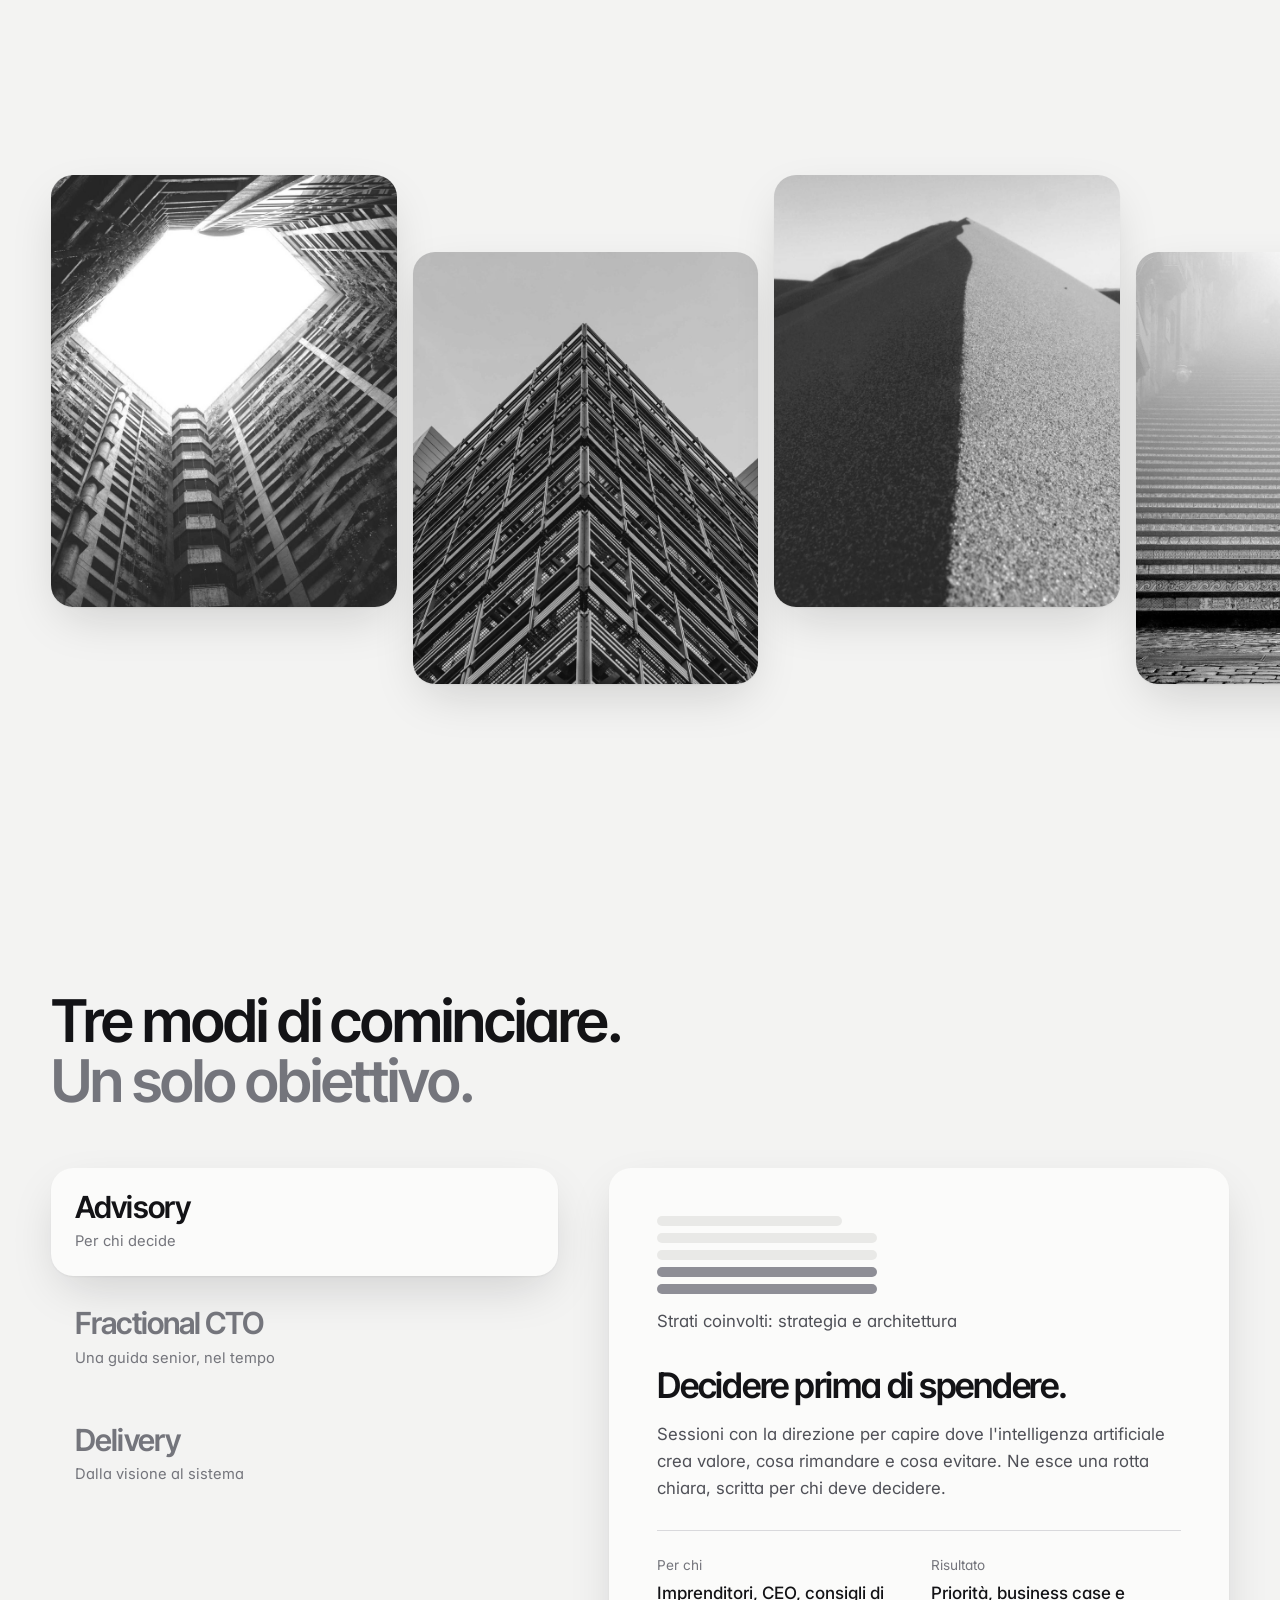
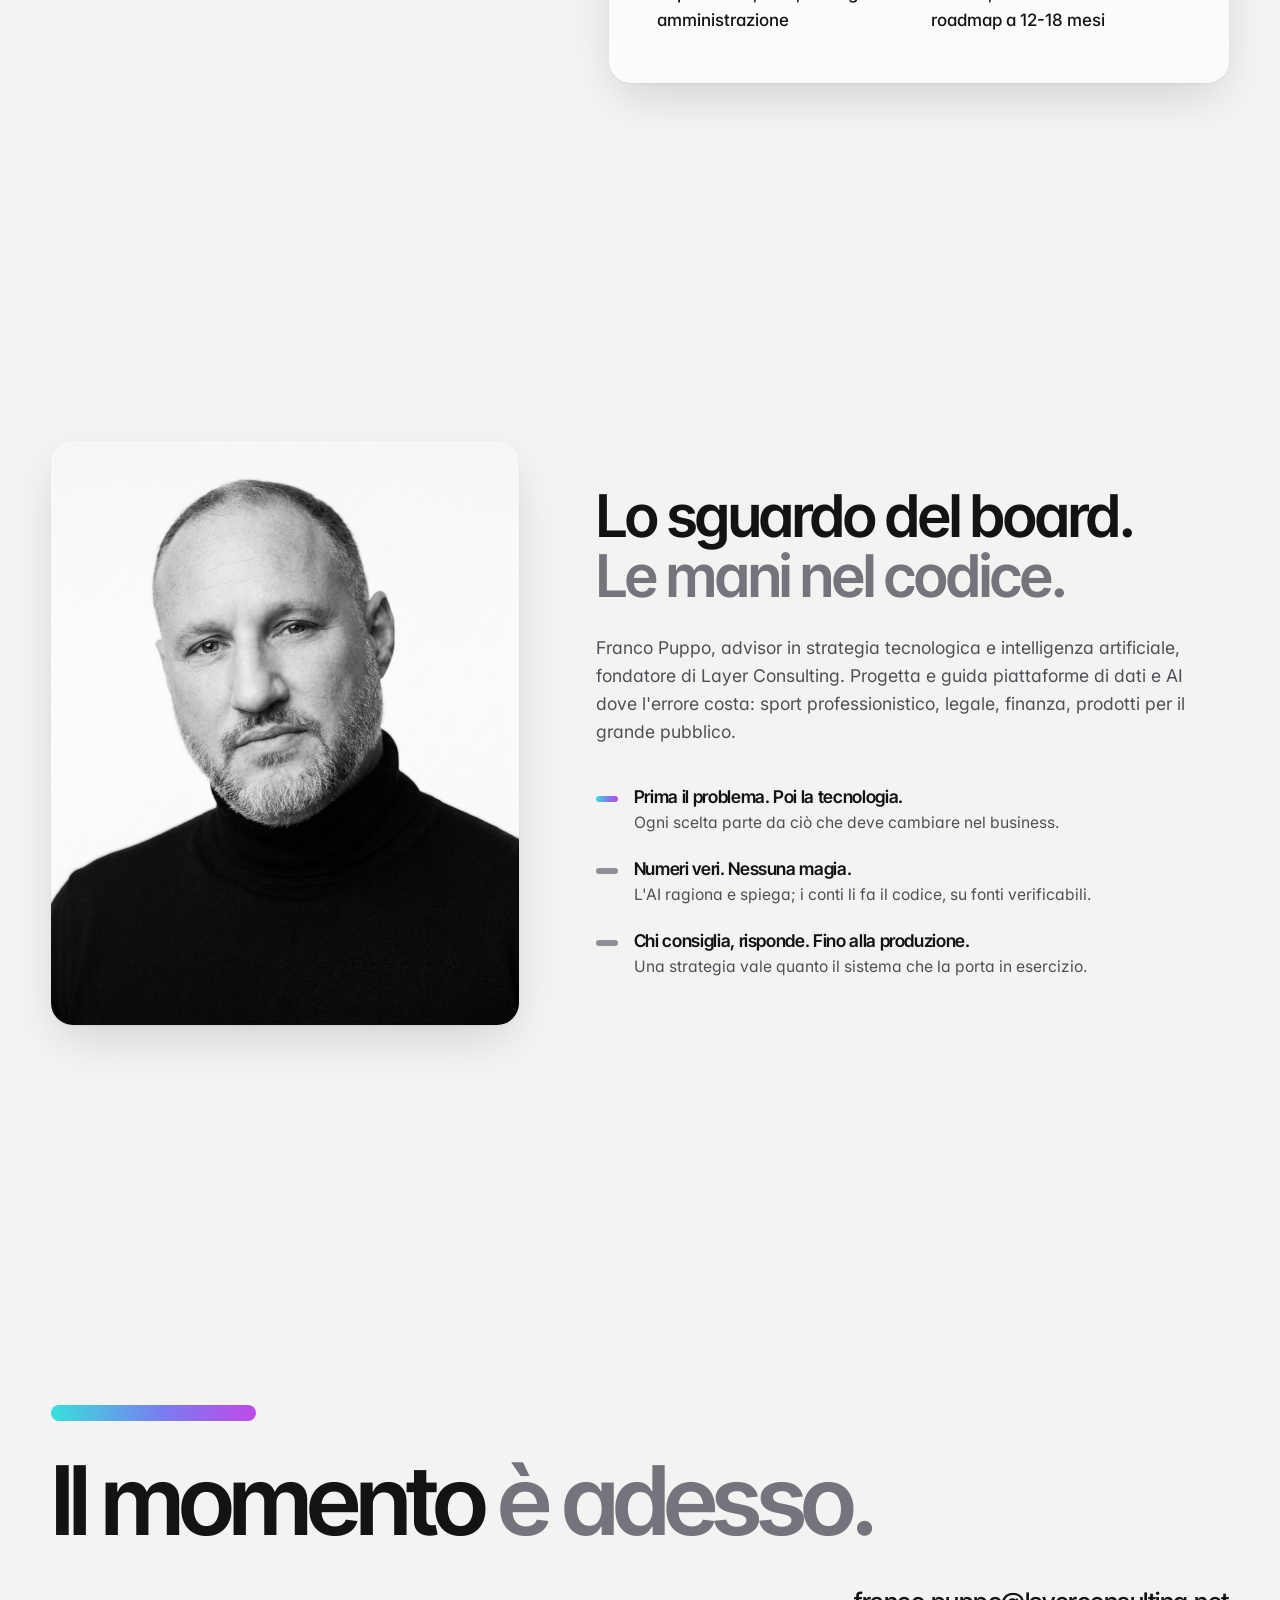
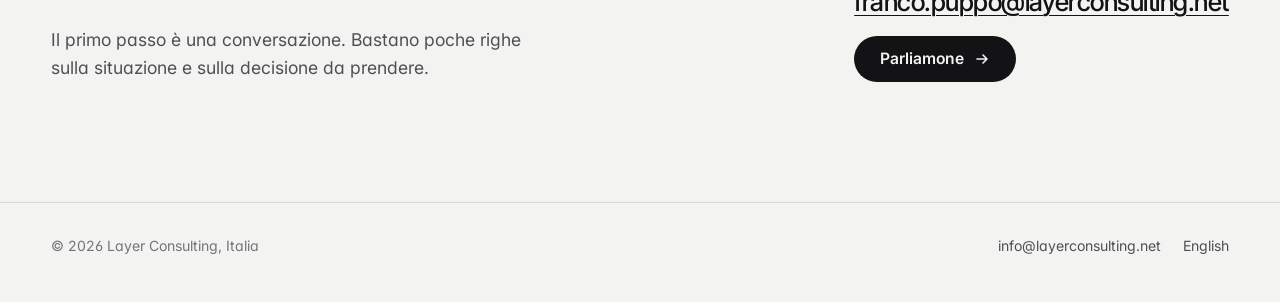
==== commit 1bbb329f: "feat: flying gradient bars from the Layer mark The gradient top bar of the mark appears loose across" ====
--- a/index.html
+++ b/index.html
@@ -32,6 +32,7 @@
 </script>
 </head>
 <body>
+<div class="progress" aria-hidden="true"></div>
 <a class="skip" href="#main">Vai al contenuto</a>
 
 <header class="nav">
@@ -61,6 +62,7 @@
 
 <main id="main">
   <section class="hero" id="top">
+    <span class="fly f-glow" aria-hidden="true"></span><span class="fly f-a" aria-hidden="true"></span><span class="fly f-b" aria-hidden="true"></span><span class="fly f-c" aria-hidden="true"></span>
     <div class="hero-bg" aria-hidden="true"><img src="assets/img/hero-bg.jpg" width="1800" height="1125" alt="" fetchpriority="high"></div>
     <div class="wrap">
       <div>
@@ -111,6 +113,7 @@
 
   <section class="manifesto" aria-label="Il punto">
     <div class="manifesto-stage">
+      <span class="fly m-a" aria-hidden="true"></span><span class="fly m-b" aria-hidden="true"></span>
       <blockquote data-words>Abbracciarla è una scelta. Ignorarla è una sentenza.</blockquote>
     </div>
   </section>
@@ -200,6 +203,7 @@
 
   <section class="contact" id="contatti" aria-labelledby="contatti-t">
     <div class="wrap">
+      <span class="fly c-a" aria-hidden="true"></span>
       <h2 id="contatti-t" class="reveal">Il momento <span class="dim">è adesso.</span></h2>
       <div class="contact-row">
         <p class="reveal">Il primo passo è una conversazione. Bastano poche righe sulla situazione e sulla decisione da prendere.</p>
--- a/assets/site.css
+++ b/assets/site.css
@@ -85,6 +85,7 @@
 .hero { min-height: 100dvh; display: grid; align-items: center; padding: 112px 0 56px; }
 .hero { position: relative; isolation: isolate; overflow: clip; }
 .hero-bg { position: absolute; inset: 0; z-index: -1; pointer-events: none; }
+.hero .wrap { position: relative; z-index: 1; }
 .hero-bg img { width: 100%; height: 100%; object-fit: cover; object-position: 50% 30%; filter: grayscale(1) contrast(1.15); opacity: .34; mix-blend-mode: multiply;
   -webkit-mask-image: linear-gradient(180deg, #000 0%, #000 55%, transparent 100%); mask-image: linear-gradient(180deg, #000 0%, #000 55%, transparent 100%); }
 .hero-bg::after { content: ""; position: absolute; inset: 0; background: linear-gradient(90deg, color-mix(in oklab, var(--paper) 70%, transparent) 0%, color-mix(in oklab, var(--paper) 30%, transparent) 45%, transparent 100%); }
@@ -150,7 +151,7 @@
 .row .arrow svg { width: 18px; height: 18px; }
 .row:hover h3, .row:focus-visible h3 { transform: translateX(10px); }
 .row:hover .more, .row:focus-visible .more { grid-template-rows: 1fr; opacity: 1; }
-.row:hover .arrow, .row:focus-visible .arrow { transform: rotate(-45deg); background: var(--ink); color: var(--paper); box-shadow: none; }
+.row:hover .arrow, .row:focus-visible .arrow { transform: rotate(-45deg); background: var(--grad); color: #fff; box-shadow: none; }
 .row:focus-visible { box-shadow: inset 3px 0 0 var(--accent); }
 @media (hover: none) { .row .more { grid-template-rows: 1fr; opacity: 1; } .row .arrow { display: none; } }
 
@@ -223,6 +224,20 @@
 .mail { font: 500 clamp(1.15rem, 2.4vw, 1.6rem)/1.3 var(--display); letter-spacing: -0.02em; overflow-wrap: anywhere; }
 .contact-actions { display: flex; flex-direction: column; align-items: flex-start; gap: 18px; }
 
+/* ---------- flying layer bars (the gradient top bar of the mark, set loose) ---------- */
+.fly { position: absolute; display: block; border-radius: 99px; background: var(--grad); pointer-events: none; }
+.f-a { width: clamp(90px, 13vw, 190px); height: 14px; top: 17%; left: 44%; }
+.f-b { width: clamp(46px, 6vw, 84px); height: 9px; top: 80%; left: 34%; opacity: .9; }
+.f-c { width: clamp(60px, 9vw, 130px); height: 11px; top: 88%; right: 8%; }
+.f-glow { width: 38vw; height: 9vw; top: 4%; right: -6vw; filter: blur(60px); opacity: .22; }
+.manifesto-stage { position: sticky; overflow: clip; }
+.m-a { width: clamp(140px, 22vw, 320px); height: 18px; top: 24%; left: 0; }
+.m-b { width: clamp(70px, 10vw, 150px); height: 10px; bottom: 24%; left: 0; opacity: .85; }
+.contact .wrap { position: relative; }
+.c-a { position: relative; width: clamp(120px, 16vw, 220px); height: 16px; margin-bottom: 34px; }
+.progress { position: fixed; inset: 0 0 auto; height: 3px; z-index: 25; background: var(--grad); transform-origin: left; transform: scaleX(0); display: none; }
+@media (max-width: 860px) { .f-a { top: 9%; left: 58%; } .f-b, .f-c { display: none; } }
+
 /* ---------- footer ---------- */
 .foot { border-top: 1px solid var(--line); padding: 32px 0 44px; color: var(--ink-3); font-size: .88rem; }
 .foot .wrap { display: flex; justify-content: space-between; gap: 18px; flex-wrap: wrap; }
@@ -247,6 +262,14 @@
   .plate-hero img { animation: settle 2.2s var(--ease) .25s both; }
   .nav-pill { animation: drop .9s var(--ease) .1s both; }
   .hero-bg img { animation: bgIn 2.6s var(--ease) both; }
+  .f-a { animation: flyIn 1.6s var(--ease) .5s both, float 9s ease-in-out 2.1s infinite alternate; }
+  .f-b { animation: flyIn 1.6s var(--ease) .8s both, float 7s ease-in-out 2.4s infinite alternate-reverse; }
+  .f-c { animation: flyIn 1.6s var(--ease) .65s both, float 11s ease-in-out 2.2s infinite alternate; }
+  .f-glow { animation: glowIn 3s var(--ease) both, drift 16s ease-in-out 3s infinite alternate; }
+  @keyframes flyIn { from { opacity: 0; transform: translateX(-60vw) scaleX(1.8); } }
+  @keyframes float { to { transform: translate(28px, -18px); } }
+  @keyframes glowIn { from { opacity: 0; } }
+  @keyframes drift { to { transform: translate(-8vw, 6vh) scale(1.2); } }
   @keyframes bgIn { from { scale: 1.16; opacity: 0; } }
   @keyframes rise { from { opacity: 0; transform: translateY(.45em); filter: blur(10px); } }
   @keyframes uncover { from { clip-path: inset(100% 0 0 0 round var(--r)); } to { clip-path: inset(0 0 0 0 round var(--r)); } }
@@ -286,6 +309,22 @@
     .hero-bg { animation: bgOut linear both; animation-timeline: scroll(root); animation-range: 0 100vh; }
     @keyframes bgOut { to { translate: 0 22vh; opacity: .2; } }
 
+    /* bars keep their own speed while the page scrolls */
+    .f-a { animation: flyIn 1.6s var(--ease) .5s both, float 9s ease-in-out 2.1s infinite alternate, rise-a linear both; }
+    .f-b { animation: flyIn 1.6s var(--ease) .8s both, float 7s ease-in-out 2.4s infinite alternate-reverse, rise-b linear both; }
+    .f-c { animation: flyIn 1.6s var(--ease) .65s both, float 11s ease-in-out 2.2s infinite alternate, rise-c linear both; }
+    .f-a, .f-b, .f-c { animation-timeline: auto, auto, scroll(root); animation-range: normal, normal, 0 100vh; }
+    @keyframes rise-a { to { translate: 0 -36vh; } }
+    @keyframes rise-b { to { translate: 0 -70vh; } }
+    @keyframes rise-c { to { translate: 0 -52vh; } }
+    .m-a { animation: cross linear both; animation-timeline: --quote; animation-range: contain 0% contain 100%; }
+    .m-b { animation: cross linear both; animation-timeline: --quote; animation-range: contain 10% contain 80%; }
+    @keyframes cross { from { transform: translateX(-30vw); } to { transform: translateX(110vw); } }
+    .c-a { animation: slideIn linear both; animation-timeline: view(); animation-range: entry 0% cover 40%; }
+    @keyframes slideIn { from { transform: translateX(-40vw) scaleX(2.4); opacity: 0; } }
+    .progress { display: block; animation: progress linear both; animation-timeline: scroll(root); }
+    @keyframes progress { to { transform: scaleX(1); } }
+
     /* abstract plates pan sideways while the strip crosses the viewport */
     .gallery { overflow: clip; }
     .gallery-track { animation: pan linear both; animation-timeline: view(); animation-range: cover; }
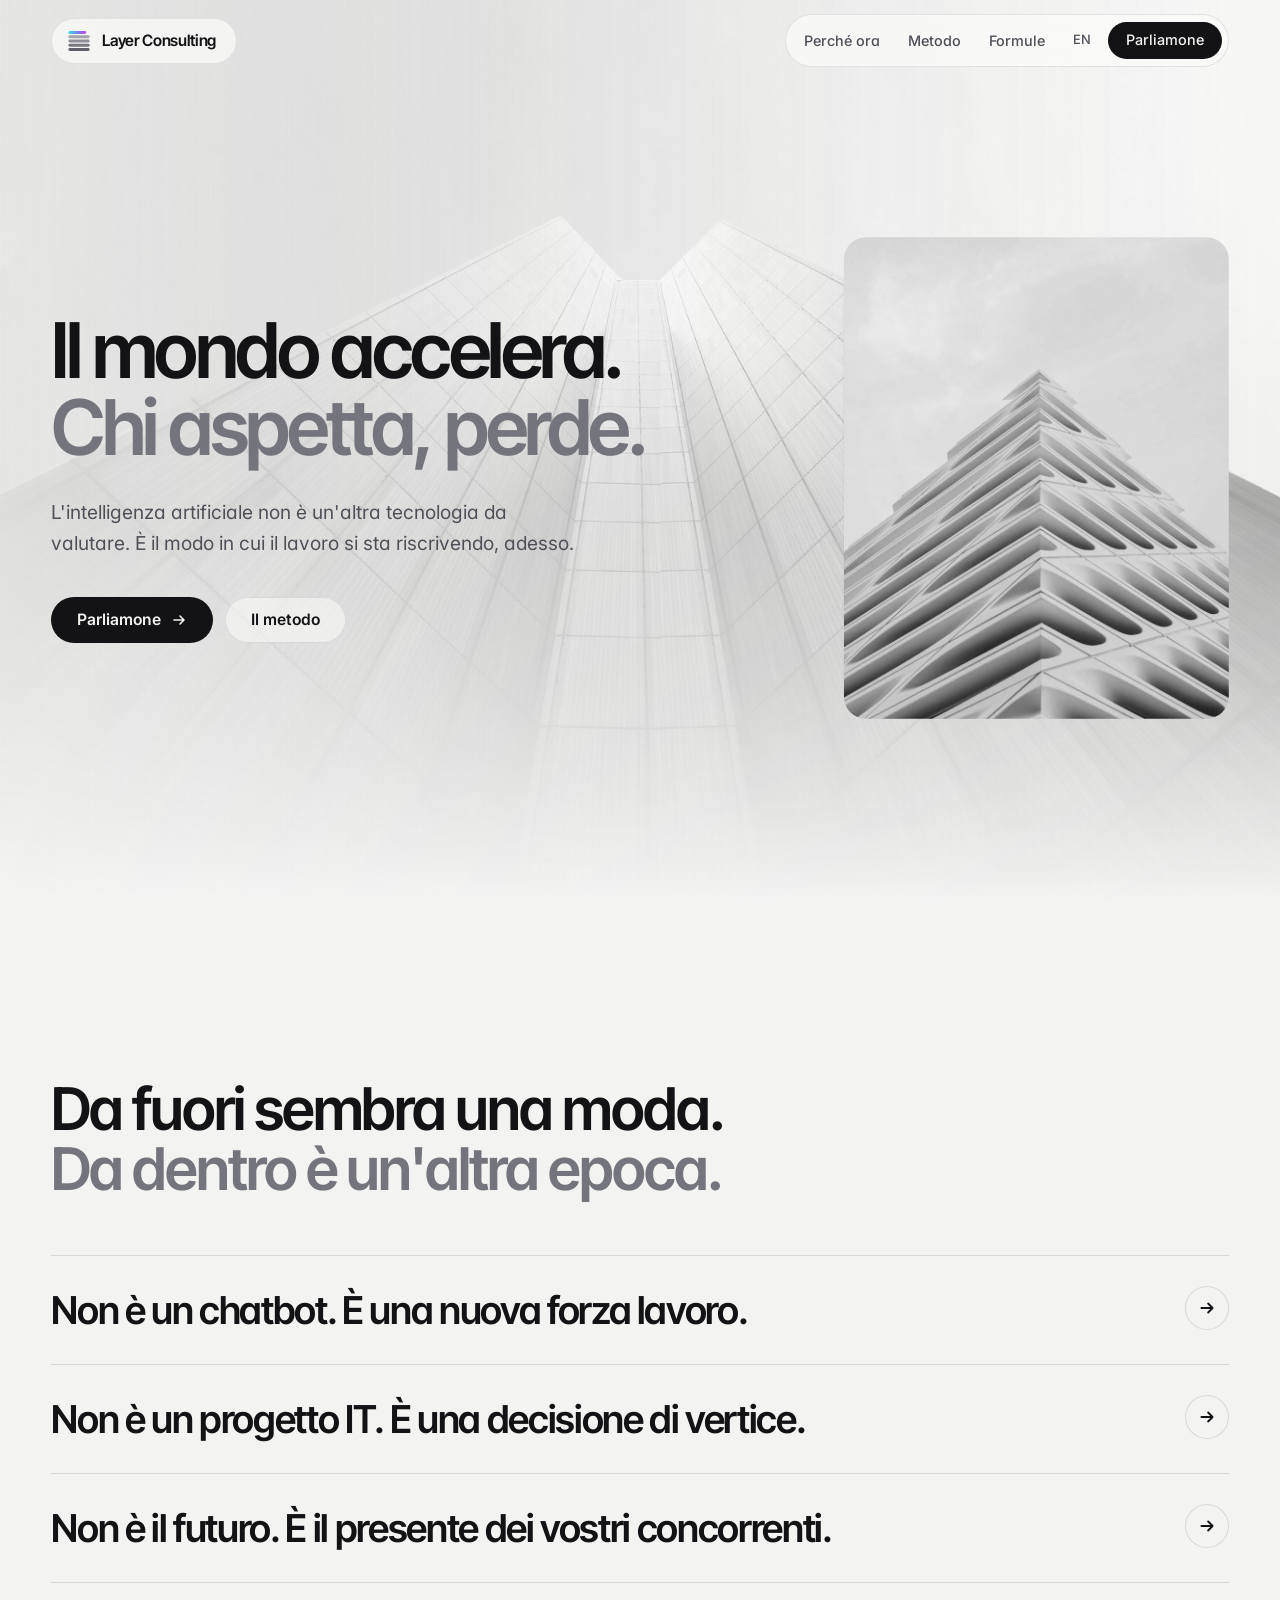
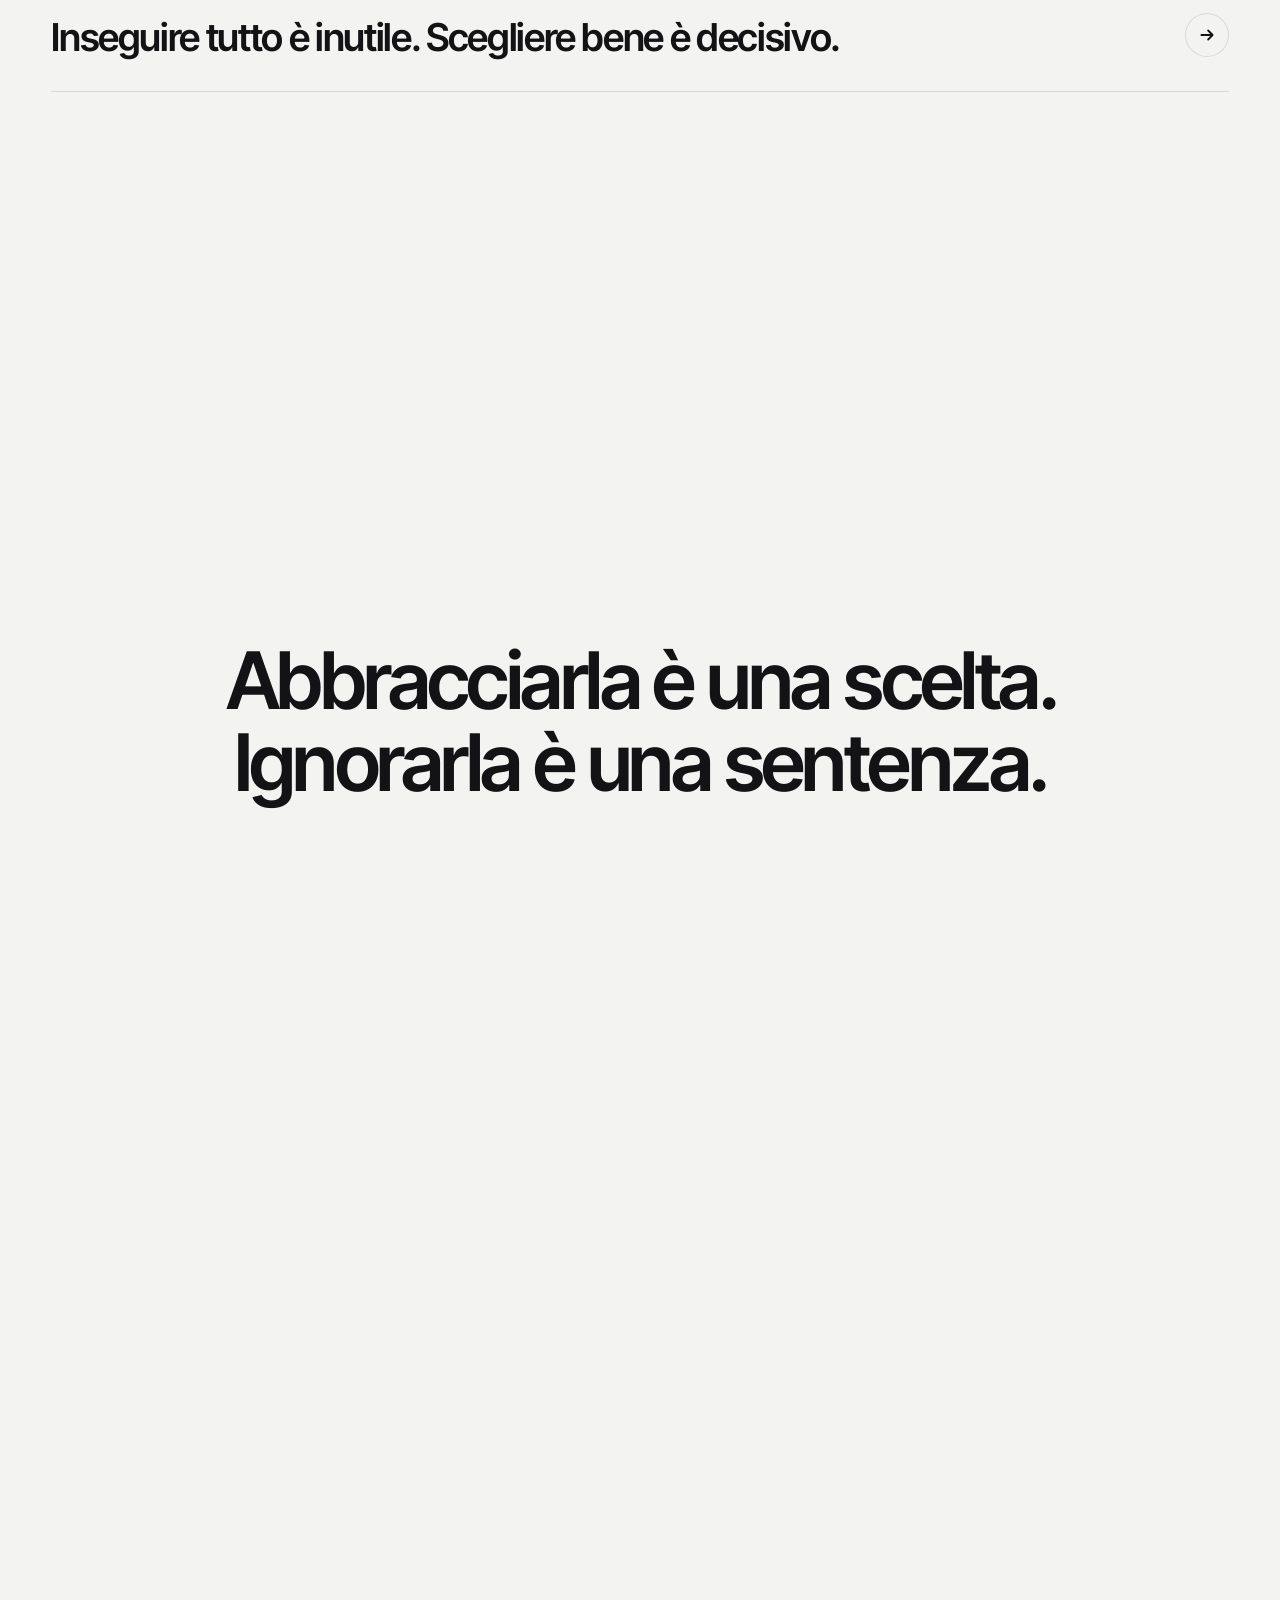
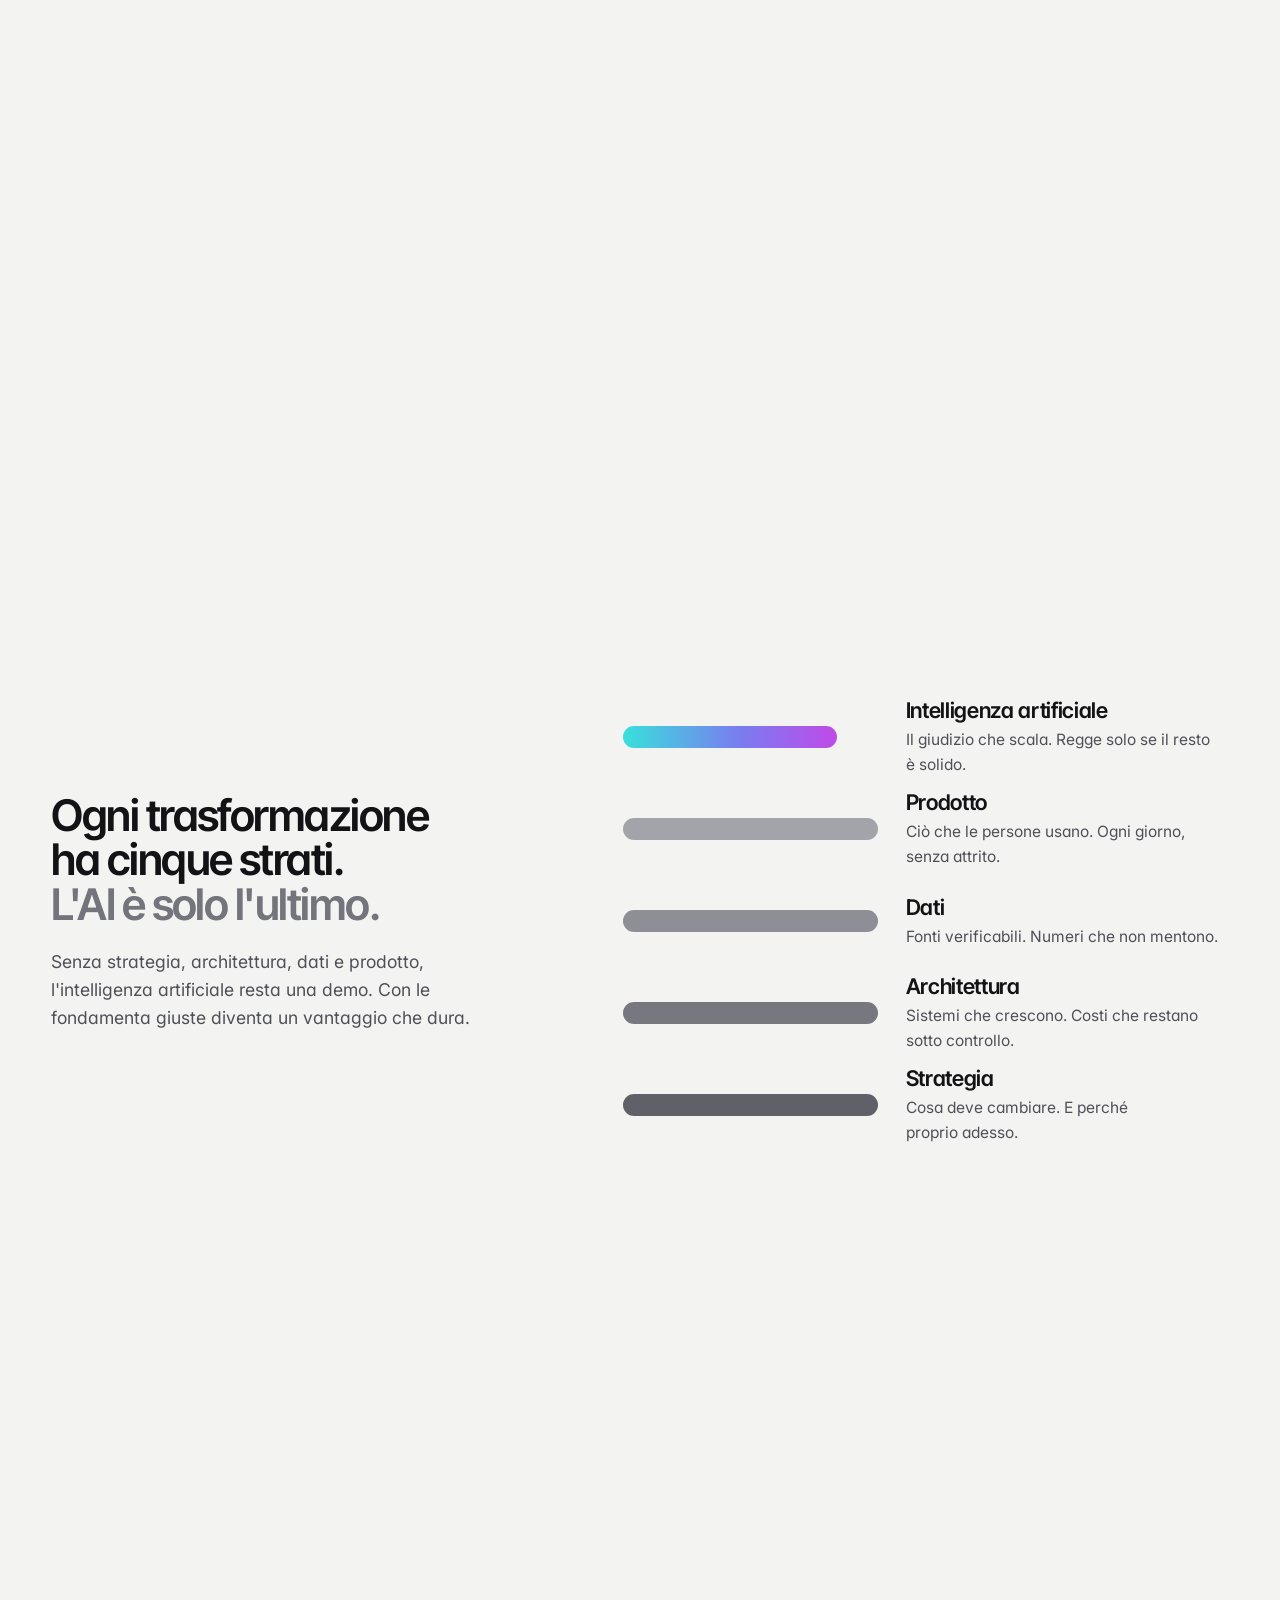
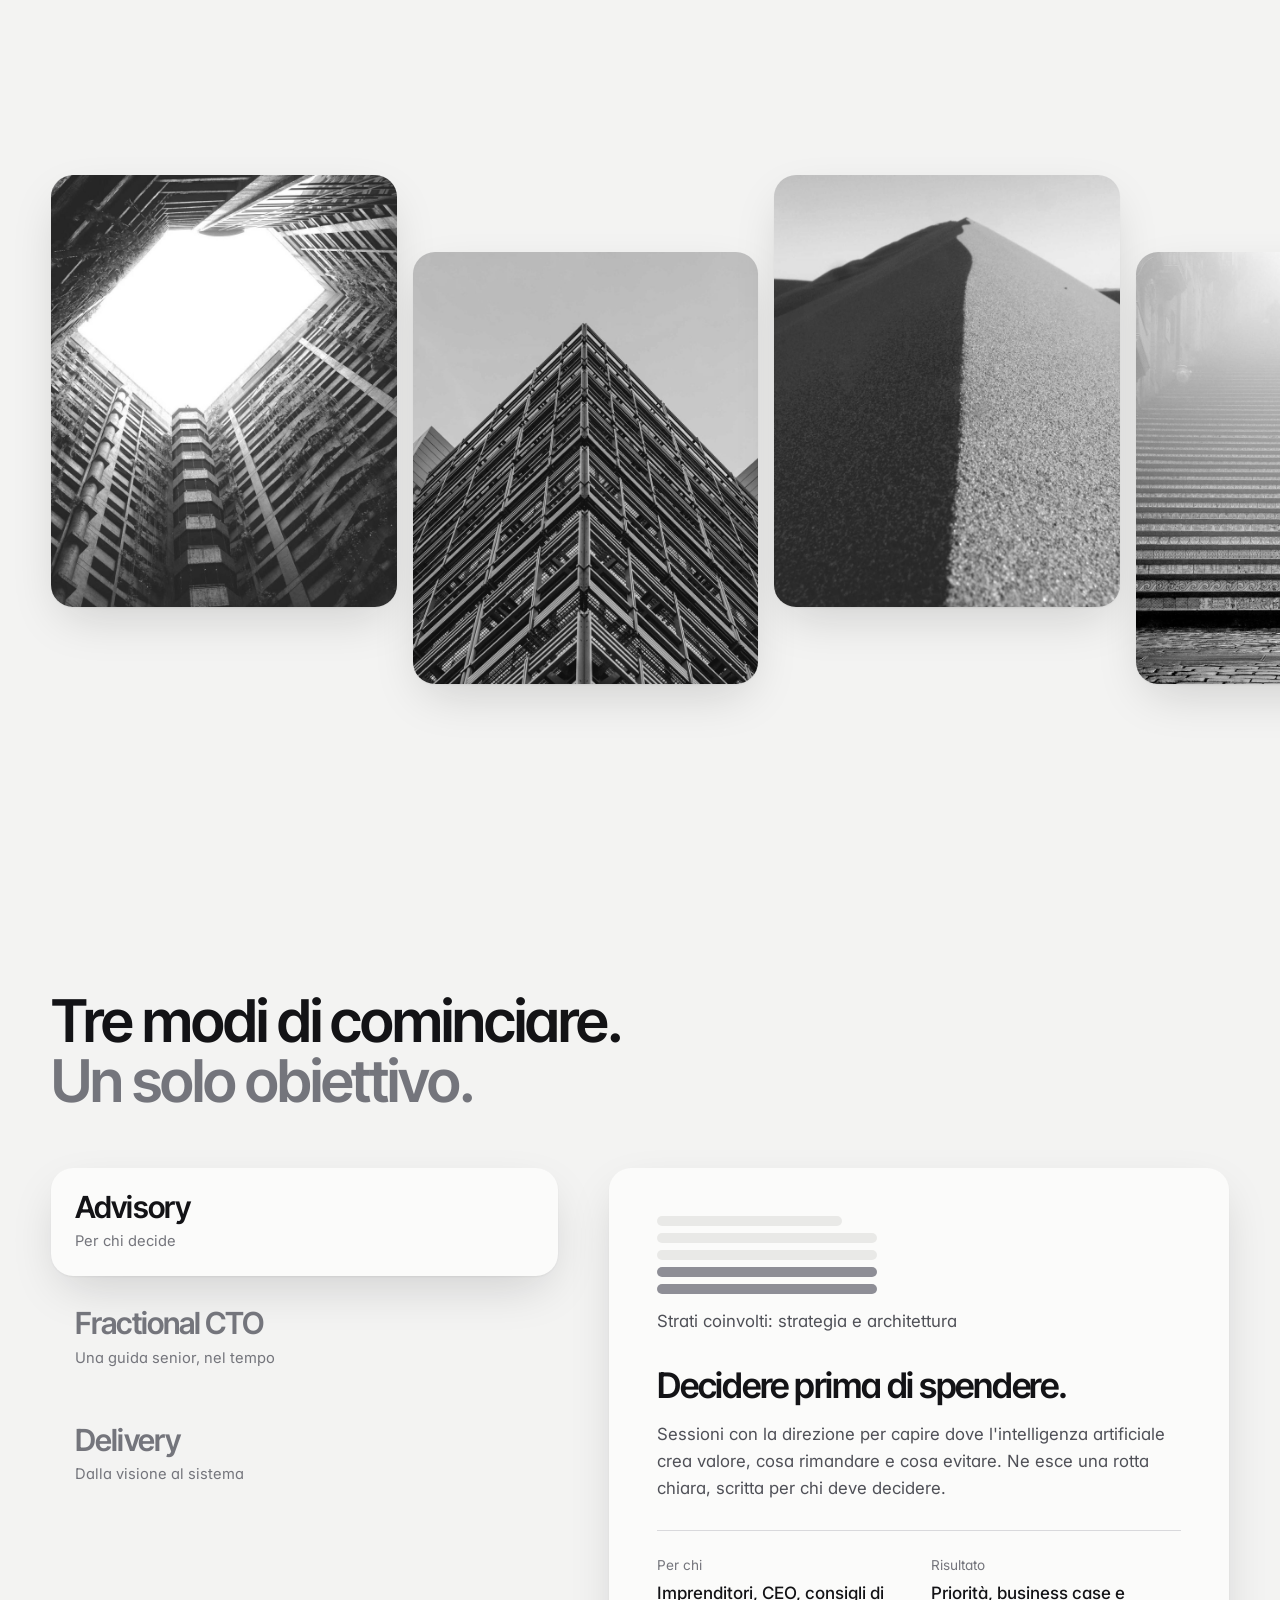
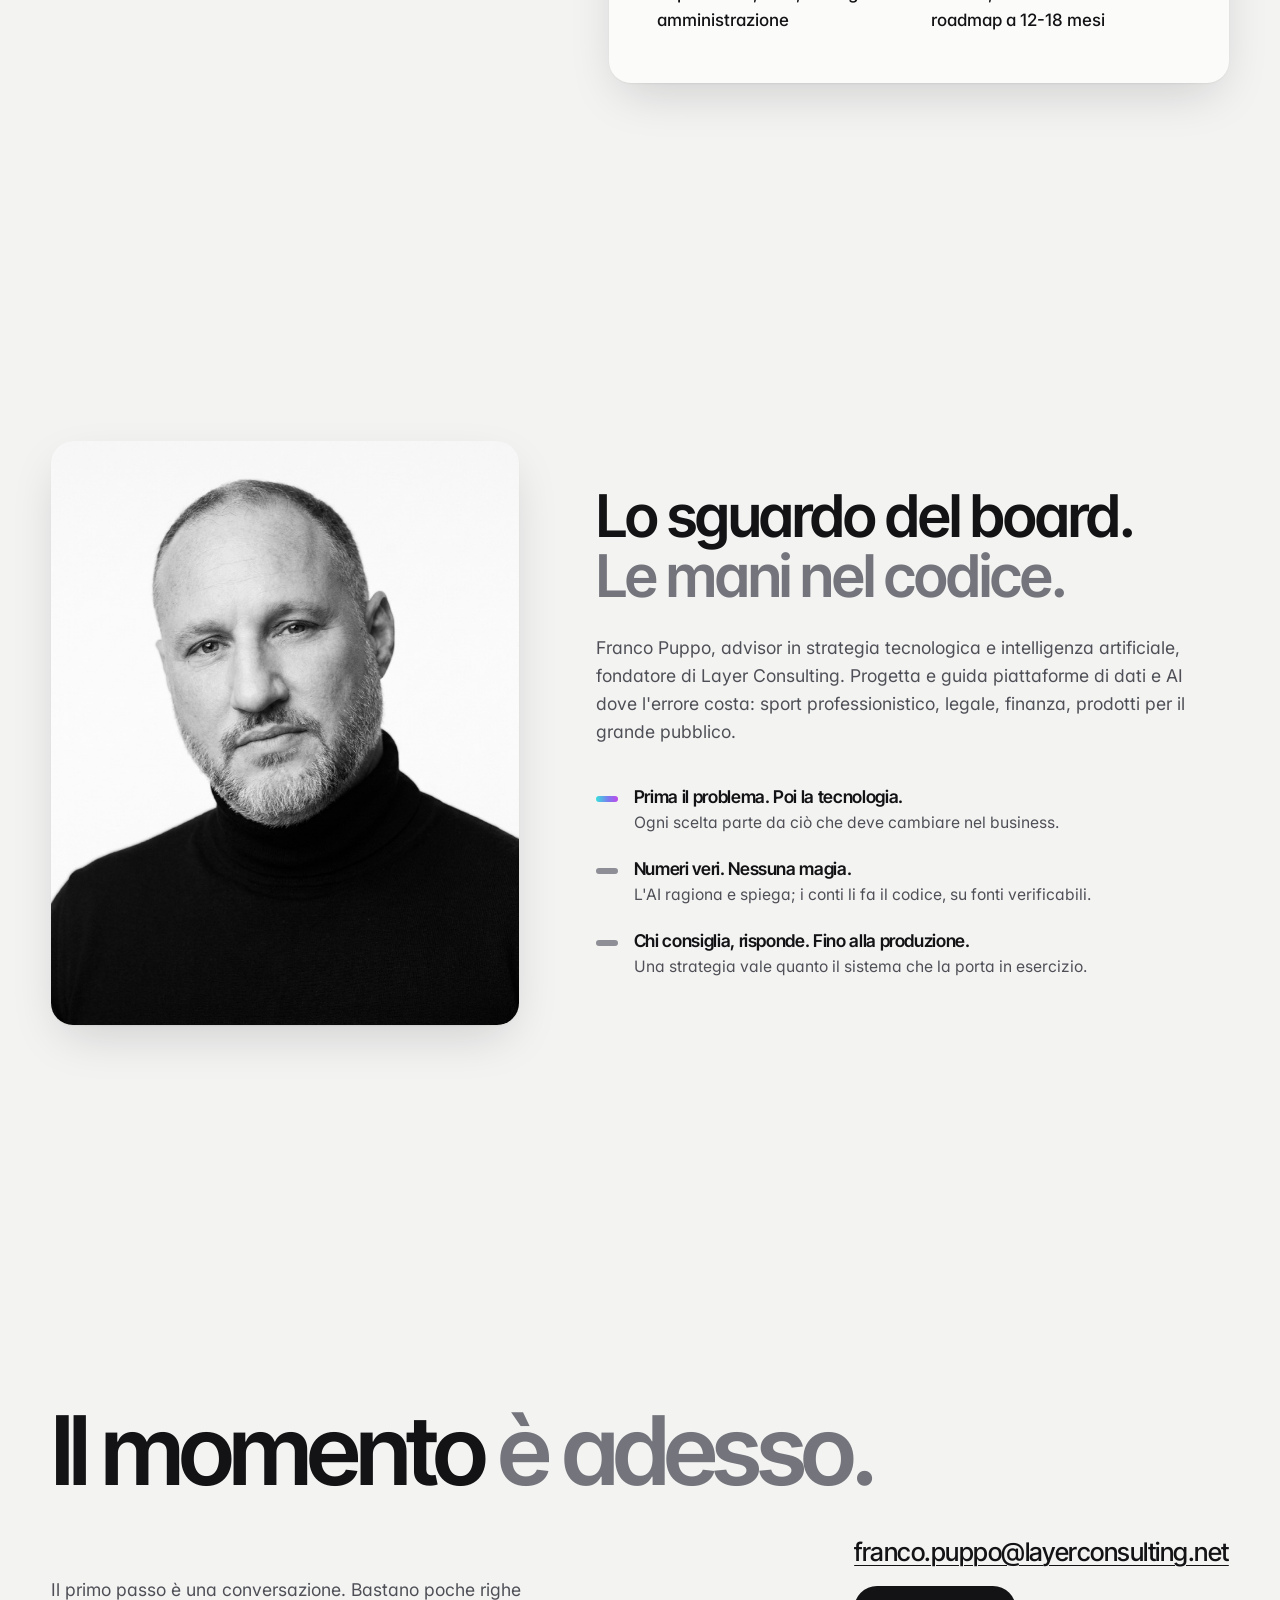
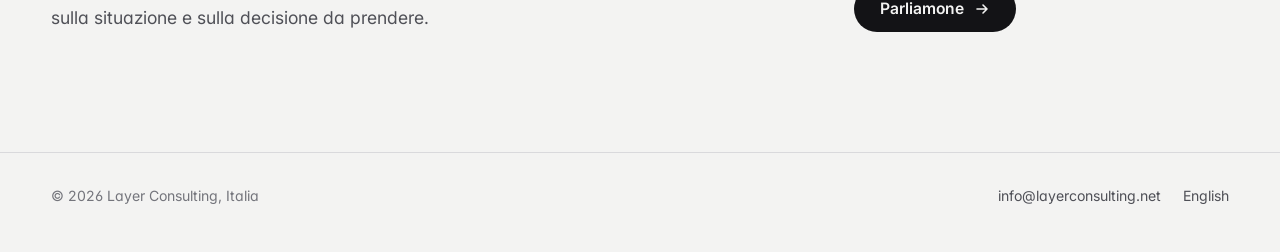
==== commit a020bb26: "Revert "feat: flying gradient bars from the Layer mark" This reverts commit 1bbb329f0f8d1b2f52dacba6" ====
--- a/index.html
+++ b/index.html
@@ -32,7 +32,6 @@
 </script>
 </head>
 <body>
-<div class="progress" aria-hidden="true"></div>
 <a class="skip" href="#main">Vai al contenuto</a>
 
 <header class="nav">
@@ -62,7 +61,6 @@
 
 <main id="main">
   <section class="hero" id="top">
-    <span class="fly f-glow" aria-hidden="true"></span><span class="fly f-a" aria-hidden="true"></span><span class="fly f-b" aria-hidden="true"></span><span class="fly f-c" aria-hidden="true"></span>
     <div class="hero-bg" aria-hidden="true"><img src="assets/img/hero-bg.jpg" width="1800" height="1125" alt="" fetchpriority="high"></div>
     <div class="wrap">
       <div>
@@ -113,7 +111,6 @@
 
   <section class="manifesto" aria-label="Il punto">
     <div class="manifesto-stage">
-      <span class="fly m-a" aria-hidden="true"></span><span class="fly m-b" aria-hidden="true"></span>
       <blockquote data-words>Abbracciarla è una scelta. Ignorarla è una sentenza.</blockquote>
     </div>
   </section>
@@ -203,7 +200,6 @@
 
   <section class="contact" id="contatti" aria-labelledby="contatti-t">
     <div class="wrap">
-      <span class="fly c-a" aria-hidden="true"></span>
       <h2 id="contatti-t" class="reveal">Il momento <span class="dim">è adesso.</span></h2>
       <div class="contact-row">
         <p class="reveal">Il primo passo è una conversazione. Bastano poche righe sulla situazione e sulla decisione da prendere.</p>
--- a/assets/site.css
+++ b/assets/site.css
@@ -85,7 +85,6 @@
 .hero { min-height: 100dvh; display: grid; align-items: center; padding: 112px 0 56px; }
 .hero { position: relative; isolation: isolate; overflow: clip; }
 .hero-bg { position: absolute; inset: 0; z-index: -1; pointer-events: none; }
-.hero .wrap { position: relative; z-index: 1; }
 .hero-bg img { width: 100%; height: 100%; object-fit: cover; object-position: 50% 30%; filter: grayscale(1) contrast(1.15); opacity: .34; mix-blend-mode: multiply;
   -webkit-mask-image: linear-gradient(180deg, #000 0%, #000 55%, transparent 100%); mask-image: linear-gradient(180deg, #000 0%, #000 55%, transparent 100%); }
 .hero-bg::after { content: ""; position: absolute; inset: 0; background: linear-gradient(90deg, color-mix(in oklab, var(--paper) 70%, transparent) 0%, color-mix(in oklab, var(--paper) 30%, transparent) 45%, transparent 100%); }
@@ -151,7 +150,7 @@
 .row .arrow svg { width: 18px; height: 18px; }
 .row:hover h3, .row:focus-visible h3 { transform: translateX(10px); }
 .row:hover .more, .row:focus-visible .more { grid-template-rows: 1fr; opacity: 1; }
-.row:hover .arrow, .row:focus-visible .arrow { transform: rotate(-45deg); background: var(--grad); color: #fff; box-shadow: none; }
+.row:hover .arrow, .row:focus-visible .arrow { transform: rotate(-45deg); background: var(--ink); color: var(--paper); box-shadow: none; }
 .row:focus-visible { box-shadow: inset 3px 0 0 var(--accent); }
 @media (hover: none) { .row .more { grid-template-rows: 1fr; opacity: 1; } .row .arrow { display: none; } }
 
@@ -224,20 +223,6 @@
 .mail { font: 500 clamp(1.15rem, 2.4vw, 1.6rem)/1.3 var(--display); letter-spacing: -0.02em; overflow-wrap: anywhere; }
 .contact-actions { display: flex; flex-direction: column; align-items: flex-start; gap: 18px; }
 
-/* ---------- flying layer bars (the gradient top bar of the mark, set loose) ---------- */
-.fly { position: absolute; display: block; border-radius: 99px; background: var(--grad); pointer-events: none; }
-.f-a { width: clamp(90px, 13vw, 190px); height: 14px; top: 17%; left: 44%; }
-.f-b { width: clamp(46px, 6vw, 84px); height: 9px; top: 80%; left: 34%; opacity: .9; }
-.f-c { width: clamp(60px, 9vw, 130px); height: 11px; top: 88%; right: 8%; }
-.f-glow { width: 38vw; height: 9vw; top: 4%; right: -6vw; filter: blur(60px); opacity: .22; }
-.manifesto-stage { position: sticky; overflow: clip; }
-.m-a { width: clamp(140px, 22vw, 320px); height: 18px; top: 24%; left: 0; }
-.m-b { width: clamp(70px, 10vw, 150px); height: 10px; bottom: 24%; left: 0; opacity: .85; }
-.contact .wrap { position: relative; }
-.c-a { position: relative; width: clamp(120px, 16vw, 220px); height: 16px; margin-bottom: 34px; }
-.progress { position: fixed; inset: 0 0 auto; height: 3px; z-index: 25; background: var(--grad); transform-origin: left; transform: scaleX(0); display: none; }
-@media (max-width: 860px) { .f-a { top: 9%; left: 58%; } .f-b, .f-c { display: none; } }
-
 /* ---------- footer ---------- */
 .foot { border-top: 1px solid var(--line); padding: 32px 0 44px; color: var(--ink-3); font-size: .88rem; }
 .foot .wrap { display: flex; justify-content: space-between; gap: 18px; flex-wrap: wrap; }
@@ -262,14 +247,6 @@
   .plate-hero img { animation: settle 2.2s var(--ease) .25s both; }
   .nav-pill { animation: drop .9s var(--ease) .1s both; }
   .hero-bg img { animation: bgIn 2.6s var(--ease) both; }
-  .f-a { animation: flyIn 1.6s var(--ease) .5s both, float 9s ease-in-out 2.1s infinite alternate; }
-  .f-b { animation: flyIn 1.6s var(--ease) .8s both, float 7s ease-in-out 2.4s infinite alternate-reverse; }
-  .f-c { animation: flyIn 1.6s var(--ease) .65s both, float 11s ease-in-out 2.2s infinite alternate; }
-  .f-glow { animation: glowIn 3s var(--ease) both, drift 16s ease-in-out 3s infinite alternate; }
-  @keyframes flyIn { from { opacity: 0; transform: translateX(-60vw) scaleX(1.8); } }
-  @keyframes float { to { transform: translate(28px, -18px); } }
-  @keyframes glowIn { from { opacity: 0; } }
-  @keyframes drift { to { transform: translate(-8vw, 6vh) scale(1.2); } }
   @keyframes bgIn { from { scale: 1.16; opacity: 0; } }
   @keyframes rise { from { opacity: 0; transform: translateY(.45em); filter: blur(10px); } }
   @keyframes uncover { from { clip-path: inset(100% 0 0 0 round var(--r)); } to { clip-path: inset(0 0 0 0 round var(--r)); } }
@@ -309,22 +286,6 @@
     .hero-bg { animation: bgOut linear both; animation-timeline: scroll(root); animation-range: 0 100vh; }
     @keyframes bgOut { to { translate: 0 22vh; opacity: .2; } }
 
-    /* bars keep their own speed while the page scrolls */
-    .f-a { animation: flyIn 1.6s var(--ease) .5s both, float 9s ease-in-out 2.1s infinite alternate, rise-a linear both; }
-    .f-b { animation: flyIn 1.6s var(--ease) .8s both, float 7s ease-in-out 2.4s infinite alternate-reverse, rise-b linear both; }
-    .f-c { animation: flyIn 1.6s var(--ease) .65s both, float 11s ease-in-out 2.2s infinite alternate, rise-c linear both; }
-    .f-a, .f-b, .f-c { animation-timeline: auto, auto, scroll(root); animation-range: normal, normal, 0 100vh; }
-    @keyframes rise-a { to { translate: 0 -36vh; } }
-    @keyframes rise-b { to { translate: 0 -70vh; } }
-    @keyframes rise-c { to { translate: 0 -52vh; } }
-    .m-a { animation: cross linear both; animation-timeline: --quote; animation-range: contain 0% contain 100%; }
-    .m-b { animation: cross linear both; animation-timeline: --quote; animation-range: contain 10% contain 80%; }
-    @keyframes cross { from { transform: translateX(-30vw); } to { transform: translateX(110vw); } }
-    .c-a { animation: slideIn linear both; animation-timeline: view(); animation-range: entry 0% cover 40%; }
-    @keyframes slideIn { from { transform: translateX(-40vw) scaleX(2.4); opacity: 0; } }
-    .progress { display: block; animation: progress linear both; animation-timeline: scroll(root); }
-    @keyframes progress { to { transform: scaleX(1); } }
-
     /* abstract plates pan sideways while the strip crosses the viewport */
     .gallery { overflow: clip; }
     .gallery-track { animation: pan linear both; animation-timeline: view(); animation-range: cover; }
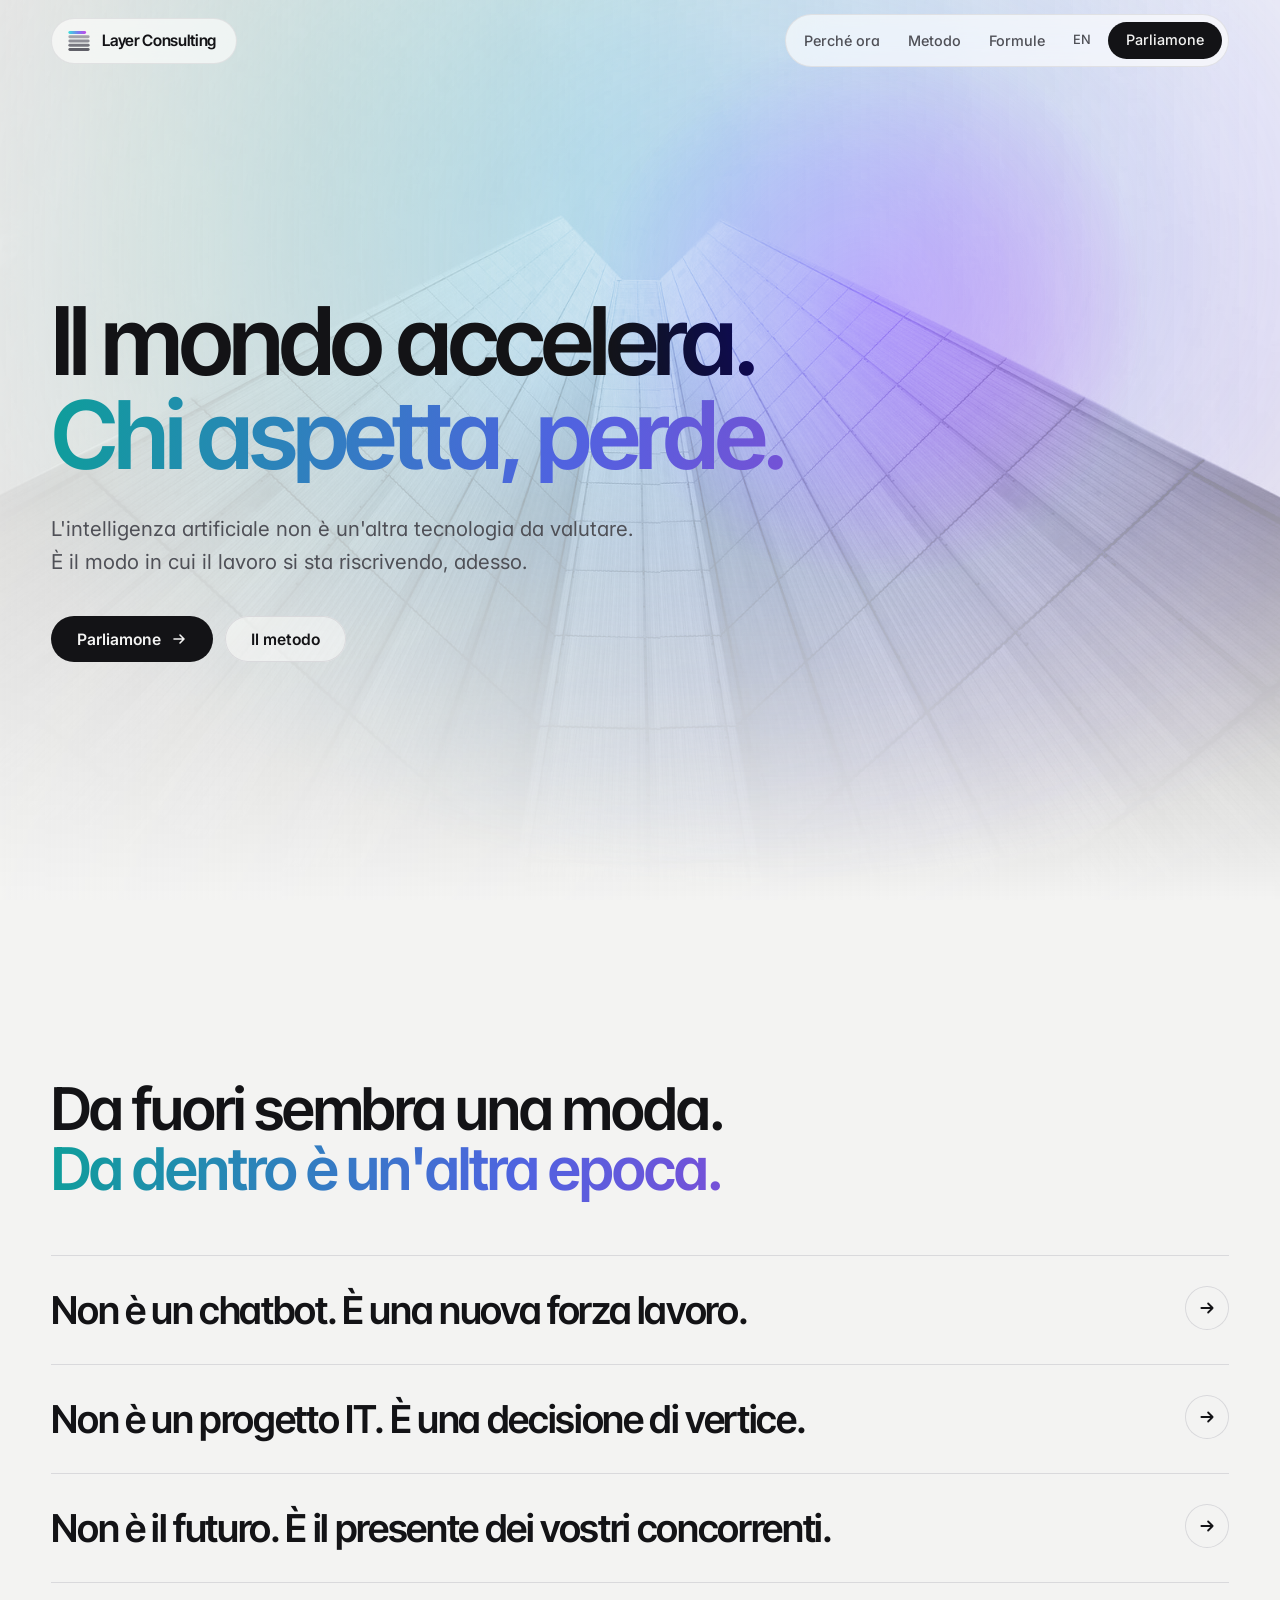
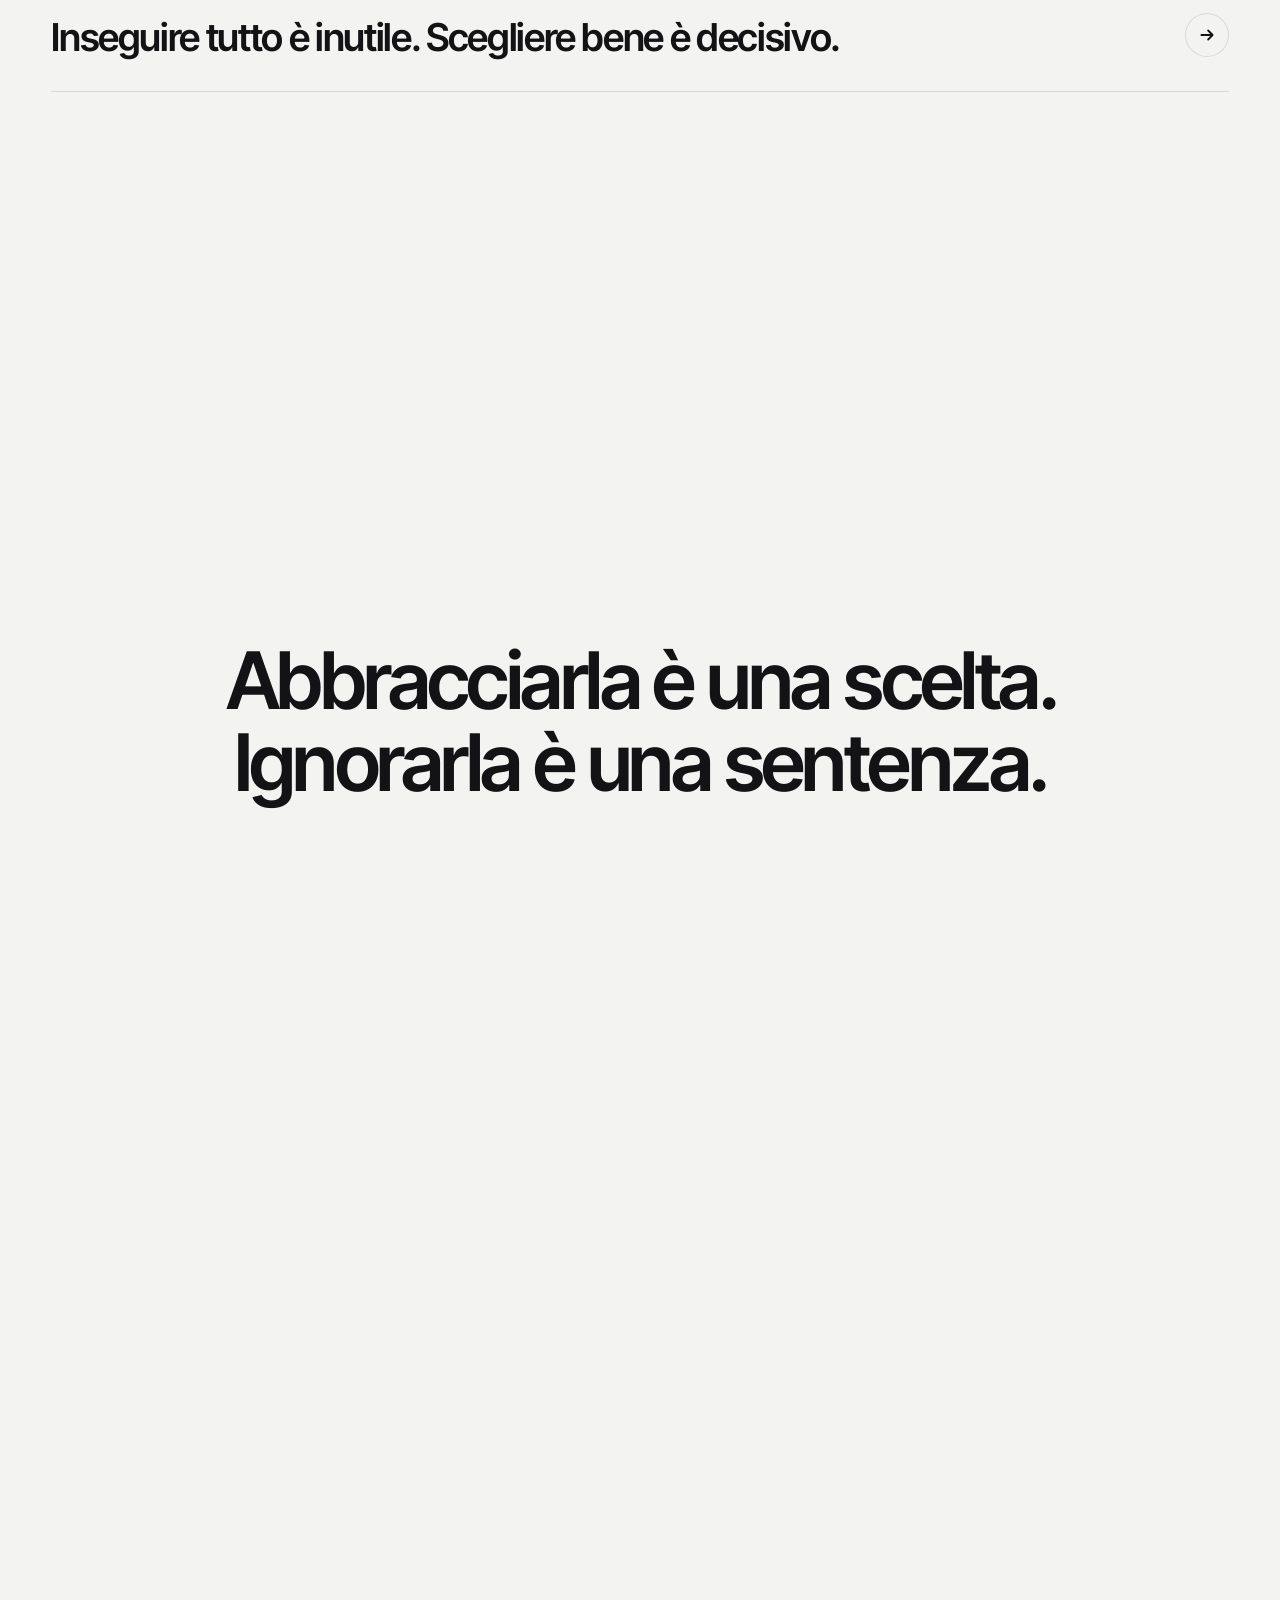
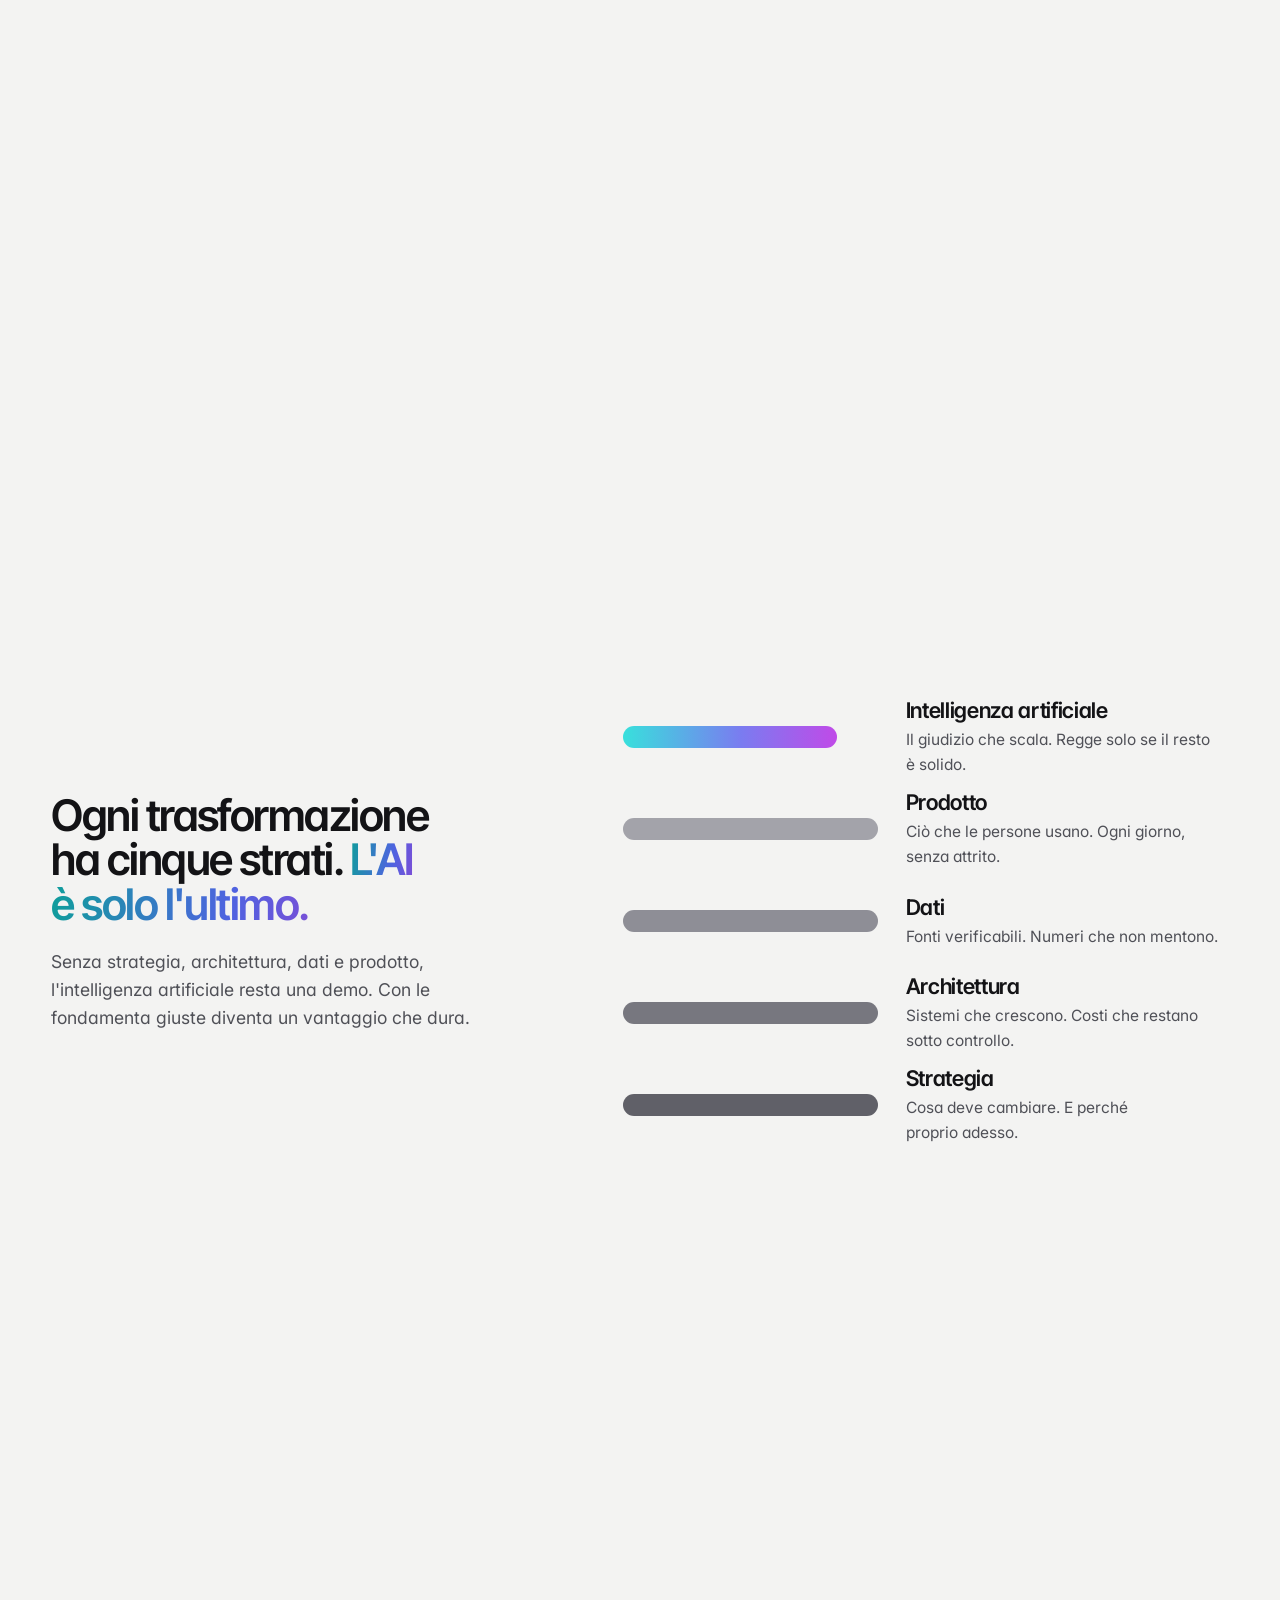
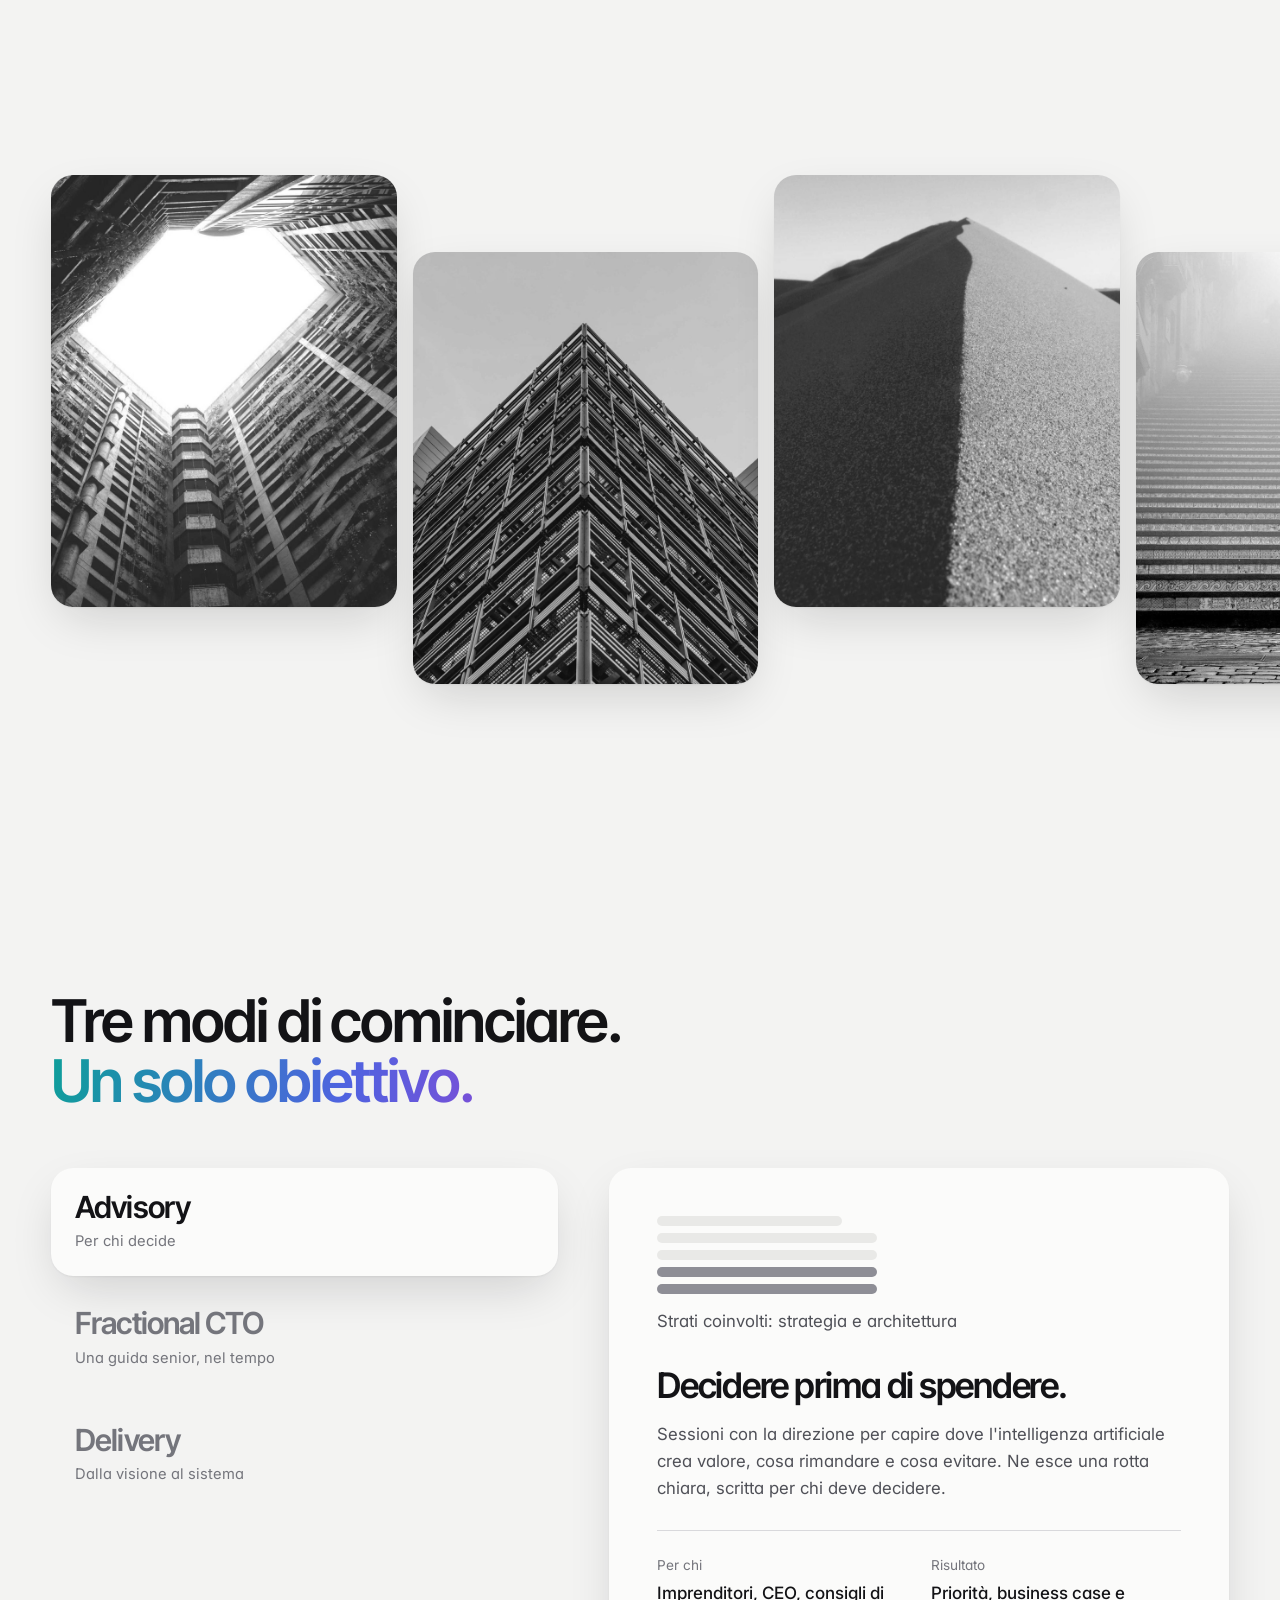
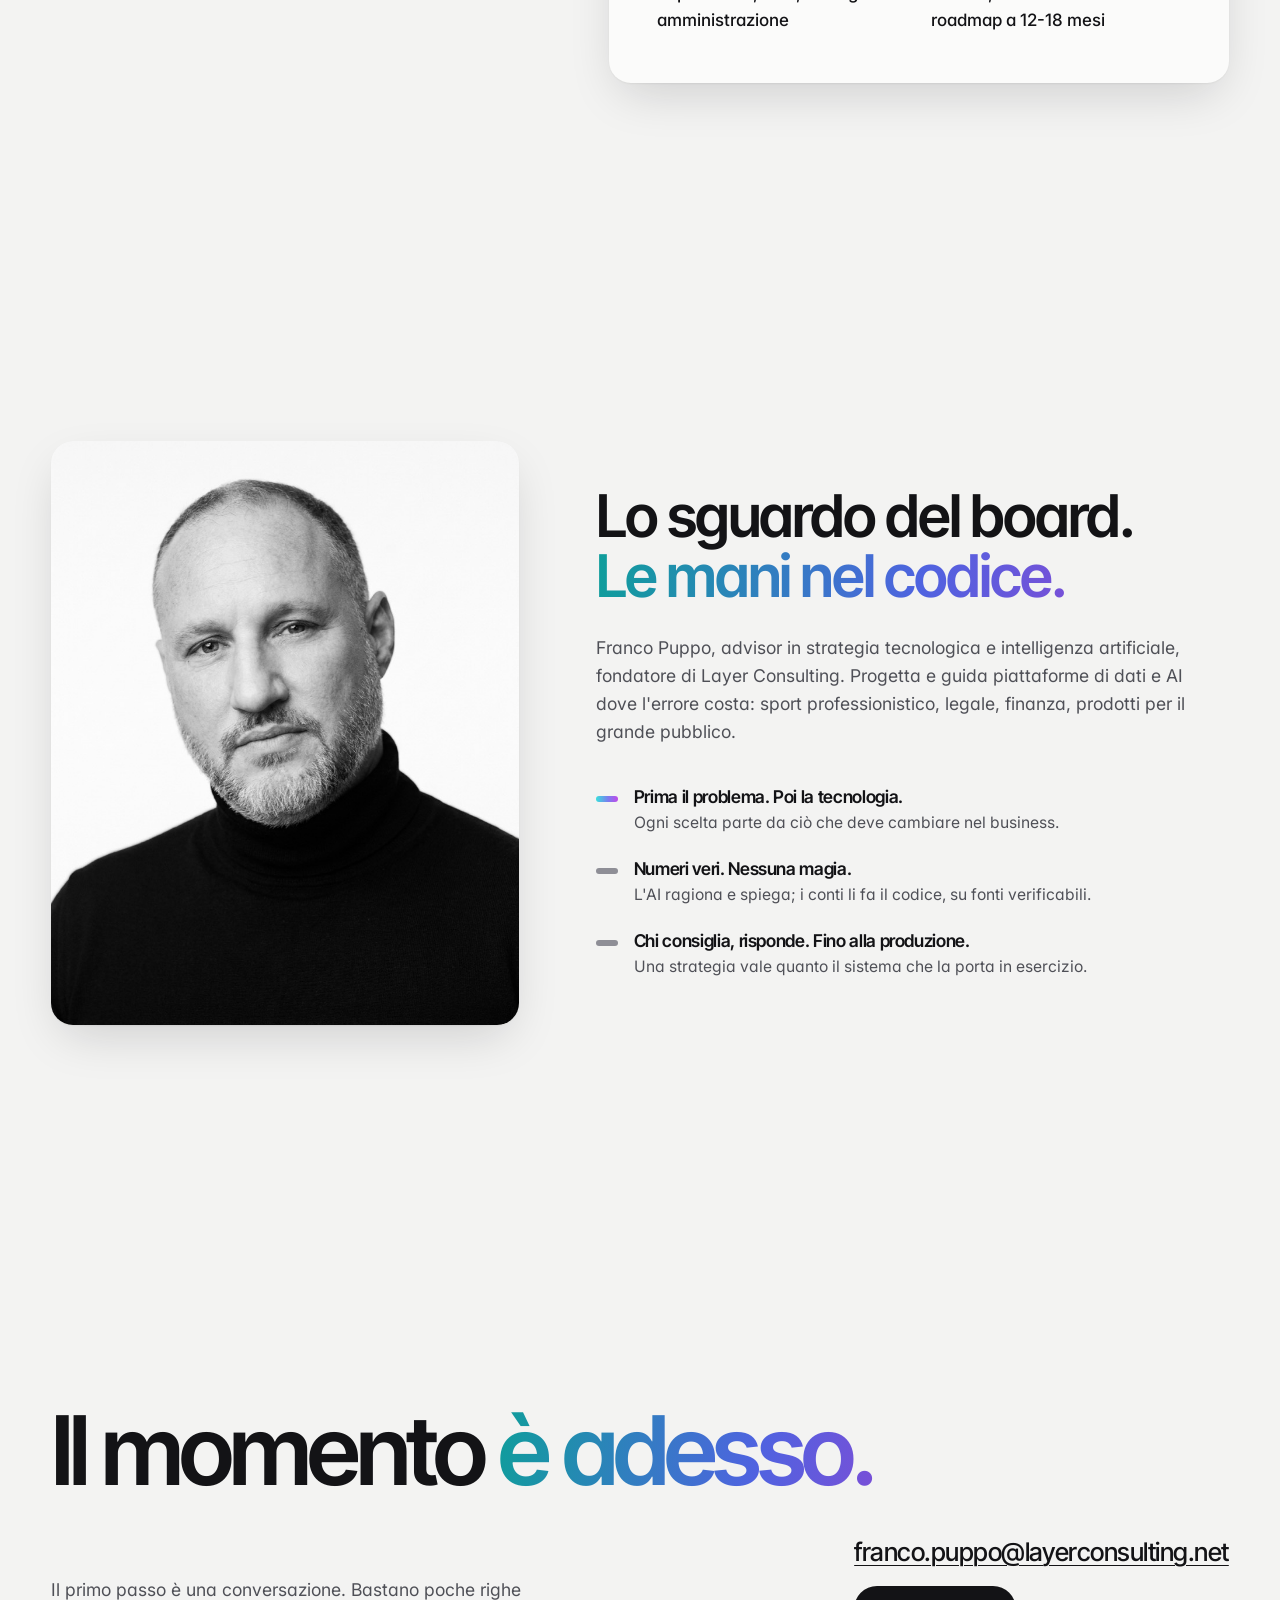
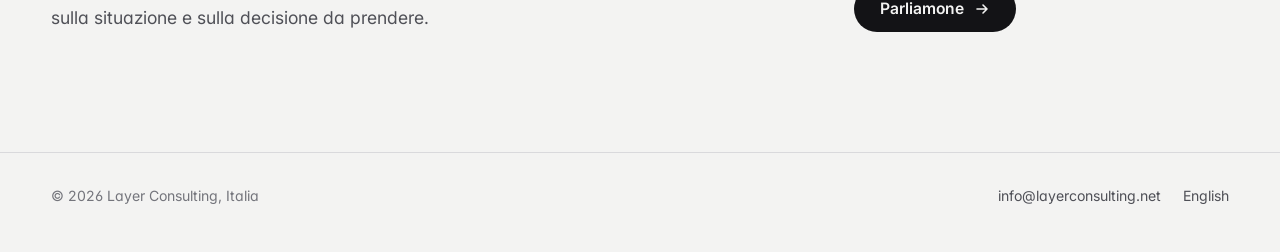
==== commit 9181291c: "feat: gradient wash and gradient type in the hero, plate removed The hero drops the white plate: the" ====
--- a/index.html
+++ b/index.html
@@ -16,7 +16,7 @@
 <meta property="og:title" content="Il mondo accelera. Chi aspetta, perde.">
 <meta property="og:description" content="Strategia, architettura e intelligenza artificiale per imprese che vogliono restare in partita.">
 <meta property="og:url" content="https://layerconsulting.net/">
-<meta property="og:image" content="https://layerconsulting.net/assets/img/strata.jpg">
+<meta property="og:image" content="https://layerconsulting.net/assets/img/hero-bg.jpg">
 <meta property="og:locale" content="it_IT">
 <link rel="icon" href="assets/favicon.svg" type="image/svg+xml">
 <link rel="preconnect" href="https://fonts.googleapis.com">
@@ -61,12 +61,13 @@
 
 <main id="main">
   <section class="hero" id="top">
+    <div class="hero-light" aria-hidden="true"></div>
     <div class="hero-bg" aria-hidden="true"><img src="assets/img/hero-bg.jpg" width="1800" height="1125" alt="" fetchpriority="high"></div>
     <div class="wrap">
       <div>
         <h1 class="h-hero">
           <span class="ln"><span class="w" style="--i:0">Il</span> <span class="w" style="--i:1">mondo</span> <span class="w" style="--i:2">accelera.</span></span>
-          <span class="ln"><span class="w" style="--i:3">Chi</span> <span class="w" style="--i:4">aspetta,</span> <span class="w" style="--i:5">perde.</span></span>
+          <span class="ln"><span class="w gt" style="--i:3">Chi aspetta, perde.</span></span>
         </h1>
         <p class="lede">L'intelligenza artificiale non è un'altra tecnologia da valutare. È il modo in cui il lavoro si sta riscrivendo, adesso.</p>
         <div class="cta">
@@ -75,9 +76,6 @@
           <a class="btn btn-line" href="#strati">Il metodo</a>
         </div>
       </div>
-      <figure class="plate plate-hero">
-        <img src="assets/img/strata.jpg" width="800" height="1000" alt="">
-      </figure>
     </div>
   </section>
 
--- a/assets/site.css
+++ b/assets/site.css
@@ -85,27 +85,42 @@
 .hero { min-height: 100dvh; display: grid; align-items: center; padding: 112px 0 56px; }
 .hero { position: relative; isolation: isolate; overflow: clip; }
 .hero-bg { position: absolute; inset: 0; z-index: -1; pointer-events: none; }
+/* Layer light: the gradient of the mark falls on the photographs as colour, never as a shape.
+   It follows the pointer and drifts on its own when nobody is steering it. */
+@property --mx { syntax: "<percentage>"; inherits: true; initial-value: 68%; }
+@property --my { syntax: "<percentage>"; inherits: true; initial-value: 34%; }
+.hero { --mx: 68%; --my: 34%; transition: --mx 1.1s var(--ease), --my 1.1s var(--ease); }
+.hero .wrap { position: relative; z-index: 1; }
+.hero-bg::before { content: ""; position: absolute; inset: 0; z-index: 1; background: linear-gradient(115deg, #38e0dc 8%, #7a7cf0 48%, #c04ae8 88%); background-size: 160% 160%; mix-blend-mode: color; opacity: .6;
+  -webkit-mask-image: radial-gradient(85% 90% at 60% 28%, #000 10%, transparent 78%); mask-image: radial-gradient(85% 90% at 60% 28%, #000 10%, transparent 78%); }
+.hero-bg::after { z-index: 2; }
+.hero-light { opacity: 0; transition: opacity .8s var(--ease); }
+.hero.live .hero-light { opacity: .95; }
+.hero-light { position: absolute; inset: 0; z-index: 2; pointer-events: none; background: linear-gradient(115deg, #38e0dc 12%, #7a7cf0 50%, #c04ae8 88%); mix-blend-mode: color; opacity: .95;
+  -webkit-mask-image: radial-gradient(clamp(240px, 30vw, 480px) circle at var(--mx) var(--my), #000 0%, rgba(0,0,0,.55) 38%, transparent 72%);
+  mask-image: radial-gradient(clamp(240px, 30vw, 480px) circle at var(--mx) var(--my), #000 0%, rgba(0,0,0,.55) 38%, transparent 72%); }
+:root[data-theme="dark"] .hero-light { mix-blend-mode: soft-light; }
+@media (prefers-color-scheme: dark) { :root:not([data-theme="light"]) .hero-light { mix-blend-mode: soft-light; } }
 .hero-bg img { width: 100%; height: 100%; object-fit: cover; object-position: 50% 30%; filter: grayscale(1) contrast(1.15); opacity: .34; mix-blend-mode: multiply;
   -webkit-mask-image: linear-gradient(180deg, #000 0%, #000 55%, transparent 100%); mask-image: linear-gradient(180deg, #000 0%, #000 55%, transparent 100%); }
 .hero-bg::after { content: ""; position: absolute; inset: 0; background: linear-gradient(90deg, color-mix(in oklab, var(--paper) 70%, transparent) 0%, color-mix(in oklab, var(--paper) 30%, transparent) 45%, transparent 100%); }
 :root[data-theme="dark"] .hero-bg img { opacity: .26; mix-blend-mode: normal; }
 @media (prefers-color-scheme: dark) { :root:not([data-theme="light"]) .hero-bg img { opacity: .26; mix-blend-mode: normal; } }
-.hero .wrap { display: grid; grid-template-columns: minmax(0, 1.3fr) minmax(0, .7fr); gap: clamp(32px, 6vw, 96px); align-items: center; }
-.h-hero { font-size: clamp(2.5rem, 6vw, 5.8rem); line-height: 1; letter-spacing: -0.045em; }
+.hero .wrap { display: grid; grid-template-columns: minmax(0, 1fr); align-items: center; }
+.h-hero { font-size: clamp(2.5rem, 7.4vw, 7.2rem); line-height: 1; letter-spacing: -0.045em; }
 @media (min-width: 861px) { .h-hero .ln { white-space: nowrap; } }
 .h-hero .ln { display: block; }
 .h-hero .ln + .ln { color: var(--ink-3); }
+.h-hero .ln.gt { padding-bottom: .06em; }
 .h-hero .w { display: inline-block; }
-.lede { font-size: clamp(1.08rem, 1.5vw, 1.25rem); color: var(--ink-2); max-width: 44ch; margin: 30px 0 38px; }
+.lede { font-size: clamp(1.08rem, 1.6vw, 1.35rem); color: var(--ink-2); max-width: 46ch; margin: 30px 0 38px; }
 .cta { display: flex; gap: 12px; flex-wrap: wrap; }
 .plate { margin: 0; border-radius: var(--r); overflow: hidden; background: var(--paper-2); position: relative; }
 .plate img { width: 100%; height: auto; aspect-ratio: 4 / 5; object-fit: cover; filter: grayscale(1); }
-.plate-hero { max-width: 500px; justify-self: end; width: 100%; box-shadow: var(--shadow); }
 @media (max-width: 860px) {
   .hero { padding-top: 104px; }
   .hero .wrap { grid-template-columns: 1fr; }
-  .plate-hero { justify-self: start; max-width: 420px; }
-}
+  }
 
 /* ---------- five layers (signature) ---------- */
 .layers { position: relative; height: 320vh; view-timeline: --layers block; }
@@ -140,6 +155,11 @@
 .block { padding: clamp(96px, 14vw, 180px) 0; }
 .block h2 { max-width: 22ch; }
 h2 .dim, .row h3 .dim { color: var(--ink-3); }
+/* gradient type: the Layer gradient, deepened in light mode so large text keeps 3:1 on paper */
+:root { --grad-type: linear-gradient(100deg, #0e9e9a 0%, #4f63e0 35%, #9b3fd0 65%, #0e9e9a 100%); }
+:root[data-theme="dark"] { --grad-type: linear-gradient(100deg, #38e0dc 0%, #7a7cf0 35%, #c66bf0 65%, #38e0dc 100%); }
+@media (prefers-color-scheme: dark) { :root:not([data-theme="light"]) { --grad-type: linear-gradient(100deg, #38e0dc 0%, #7a7cf0 35%, #c66bf0 65%, #38e0dc 100%); } }
+.gt, h2 .dim { background: var(--grad-type); background-size: 200% 100%; -webkit-background-clip: text; background-clip: text; color: transparent; -webkit-box-decoration-break: clone; box-decoration-break: clone; }
 .index { margin-top: 56px; border-top: 1px solid var(--line); }
 .row { display: grid; grid-template-columns: minmax(0, 1fr) auto; gap: 24px; padding: 30px 0; border-bottom: 1px solid var(--line); outline: none; }
 .row h3 { font-size: clamp(1.5rem, 3vw, 2.4rem); letter-spacing: -0.035em; transition: transform .6s var(--ease); }
@@ -238,19 +258,20 @@
 
 /* =================== motion =================== */
 @media (prefers-reduced-motion: no-preference) {
-  /* hero: words rise out of blur, then the plate is uncovered */
+  /* hero: words rise out of blur */
   .h-hero .w { animation: rise 1.2s var(--ease) both; animation-delay: calc(.08s * var(--i) + .1s); }
   .hero .lede, .hero .cta { animation: rise 1.2s var(--ease) both; }
   .hero .lede { animation-delay: .55s; }
   .hero .cta { animation-delay: .68s; }
-  .plate-hero { animation: uncover 1.5s var(--ease) .25s both; }
-  .plate-hero img { animation: settle 2.2s var(--ease) .25s both; }
   .nav-pill { animation: drop .9s var(--ease) .1s both; }
   .hero-bg img { animation: bgIn 2.6s var(--ease) both; }
+  .hero-bg::before { animation: wash 18s ease-in-out infinite alternate; }
+  @keyframes wash { from { background-position: 0% 40%; } to { background-position: 100% 60%; } }
+  .gt, h2 .dim { animation: shimmer 9s ease-in-out infinite alternate; }
+  .h-hero .w.gt { animation: rise 1.2s var(--ease) both, shimmer 9s ease-in-out 1.4s infinite alternate; animation-delay: calc(.08s * var(--i) + .1s), 1.4s; }
+  @keyframes shimmer { from { background-position: 0% 50%; } to { background-position: 100% 50%; } }
   @keyframes bgIn { from { scale: 1.16; opacity: 0; } }
   @keyframes rise { from { opacity: 0; transform: translateY(.45em); filter: blur(10px); } }
-  @keyframes uncover { from { clip-path: inset(100% 0 0 0 round var(--r)); } to { clip-path: inset(0 0 0 0 round var(--r)); } }
-  @keyframes settle { from { transform: scale(1.18); } }
   @keyframes drop { from { opacity: 0; transform: translateY(-16px); } }
 
   /* generic reveal (IntersectionObserver adds .in) */
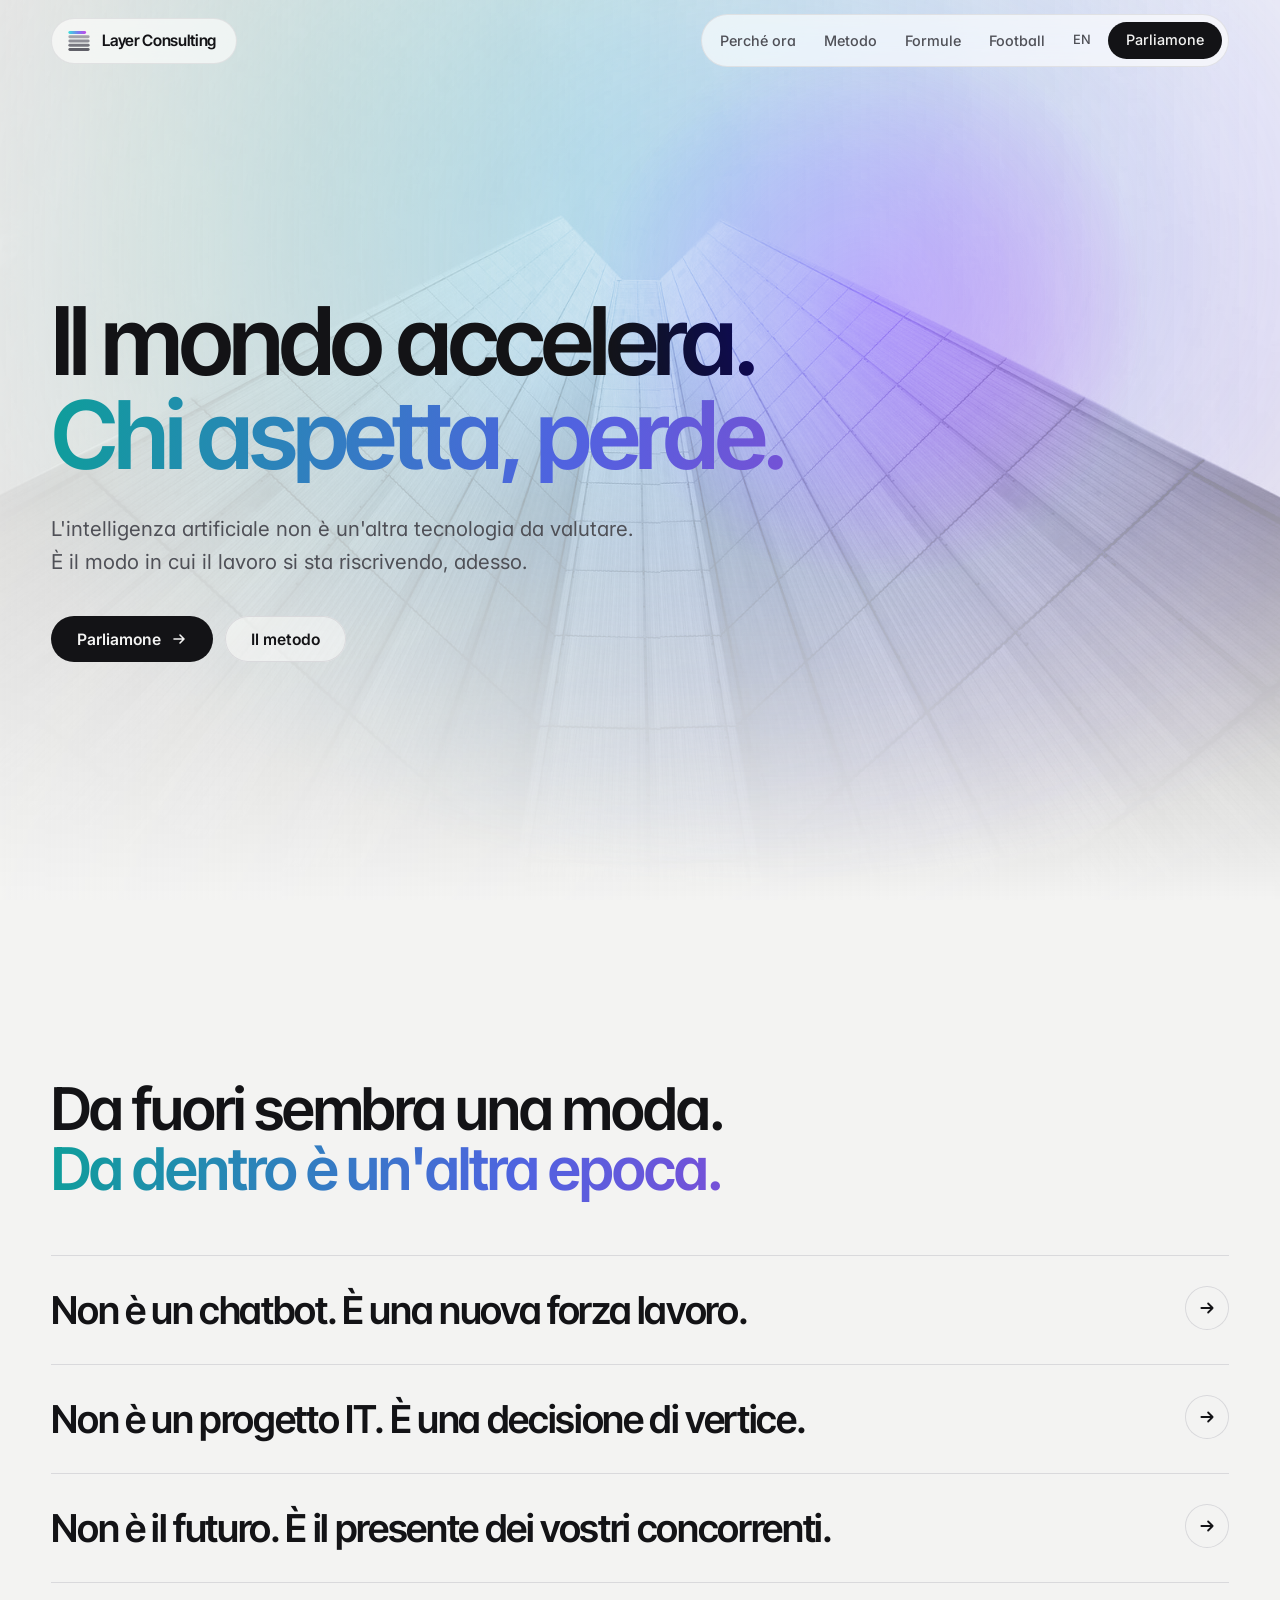
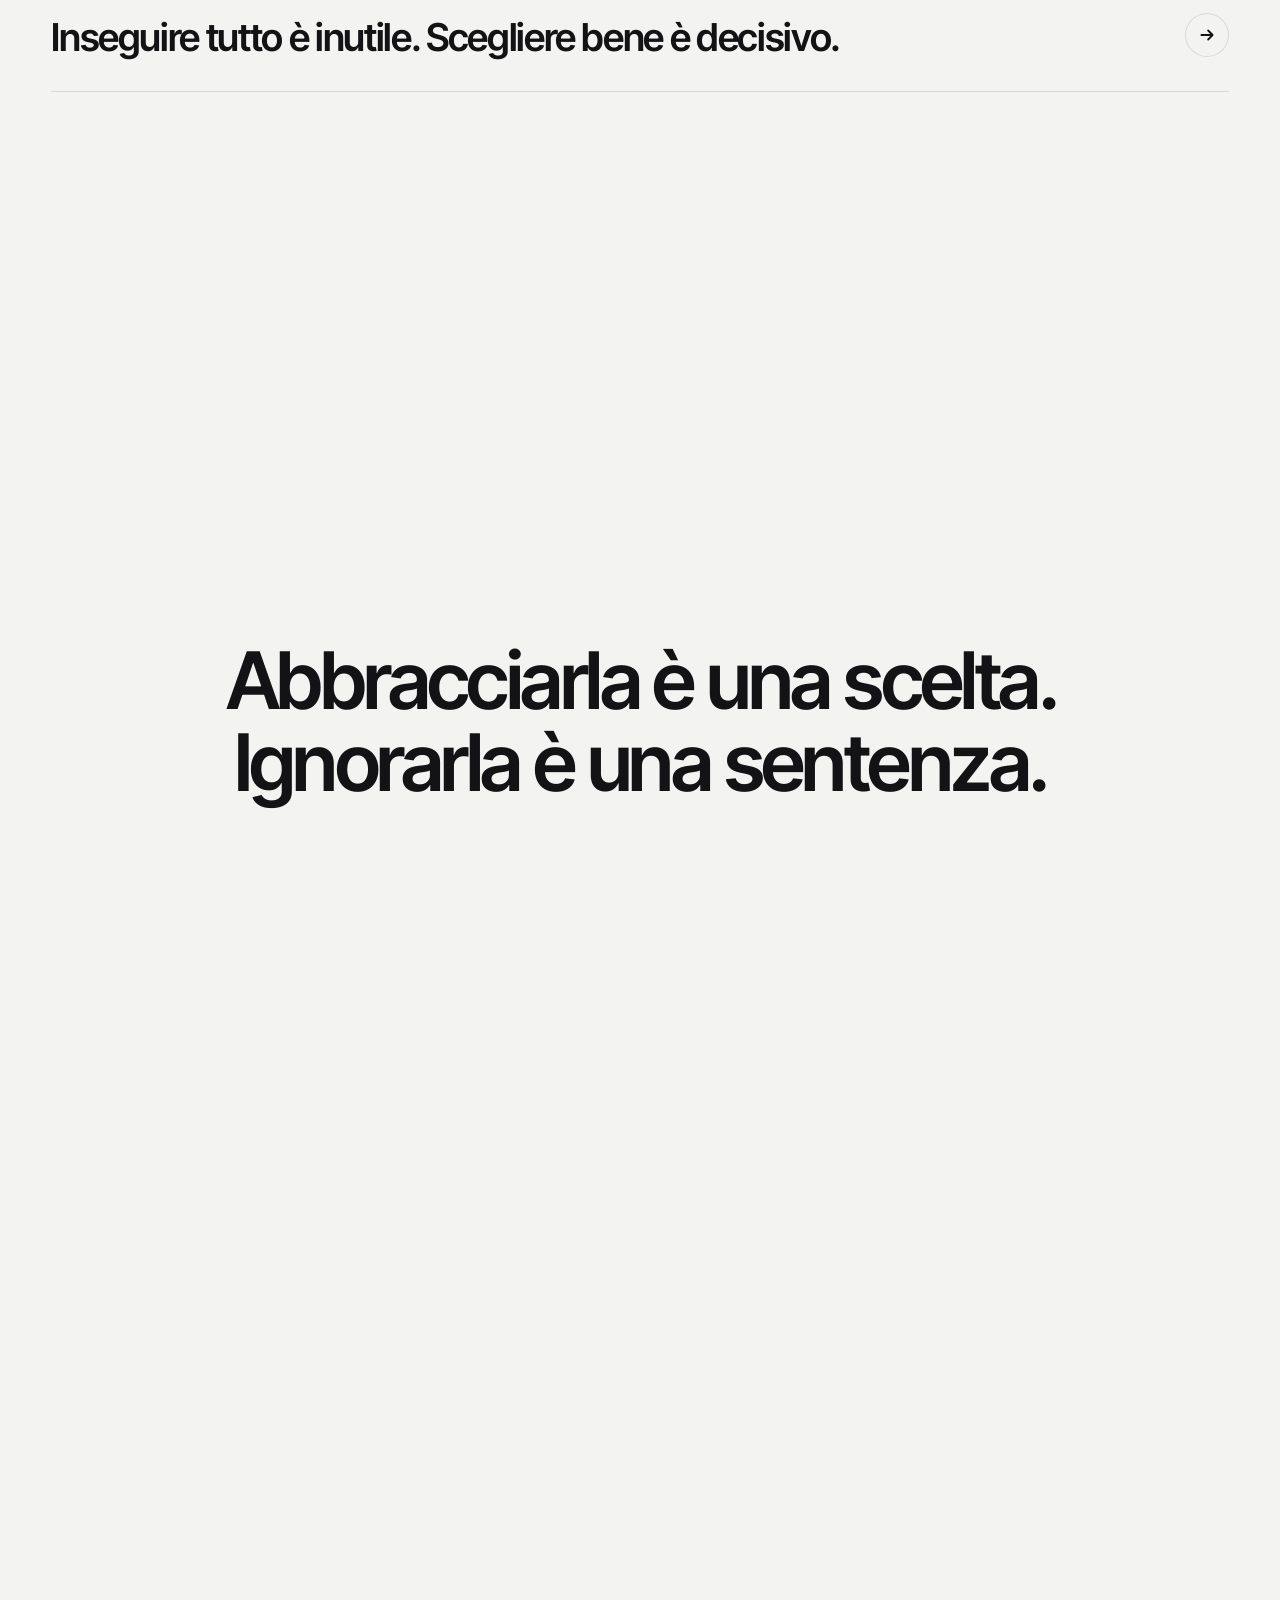
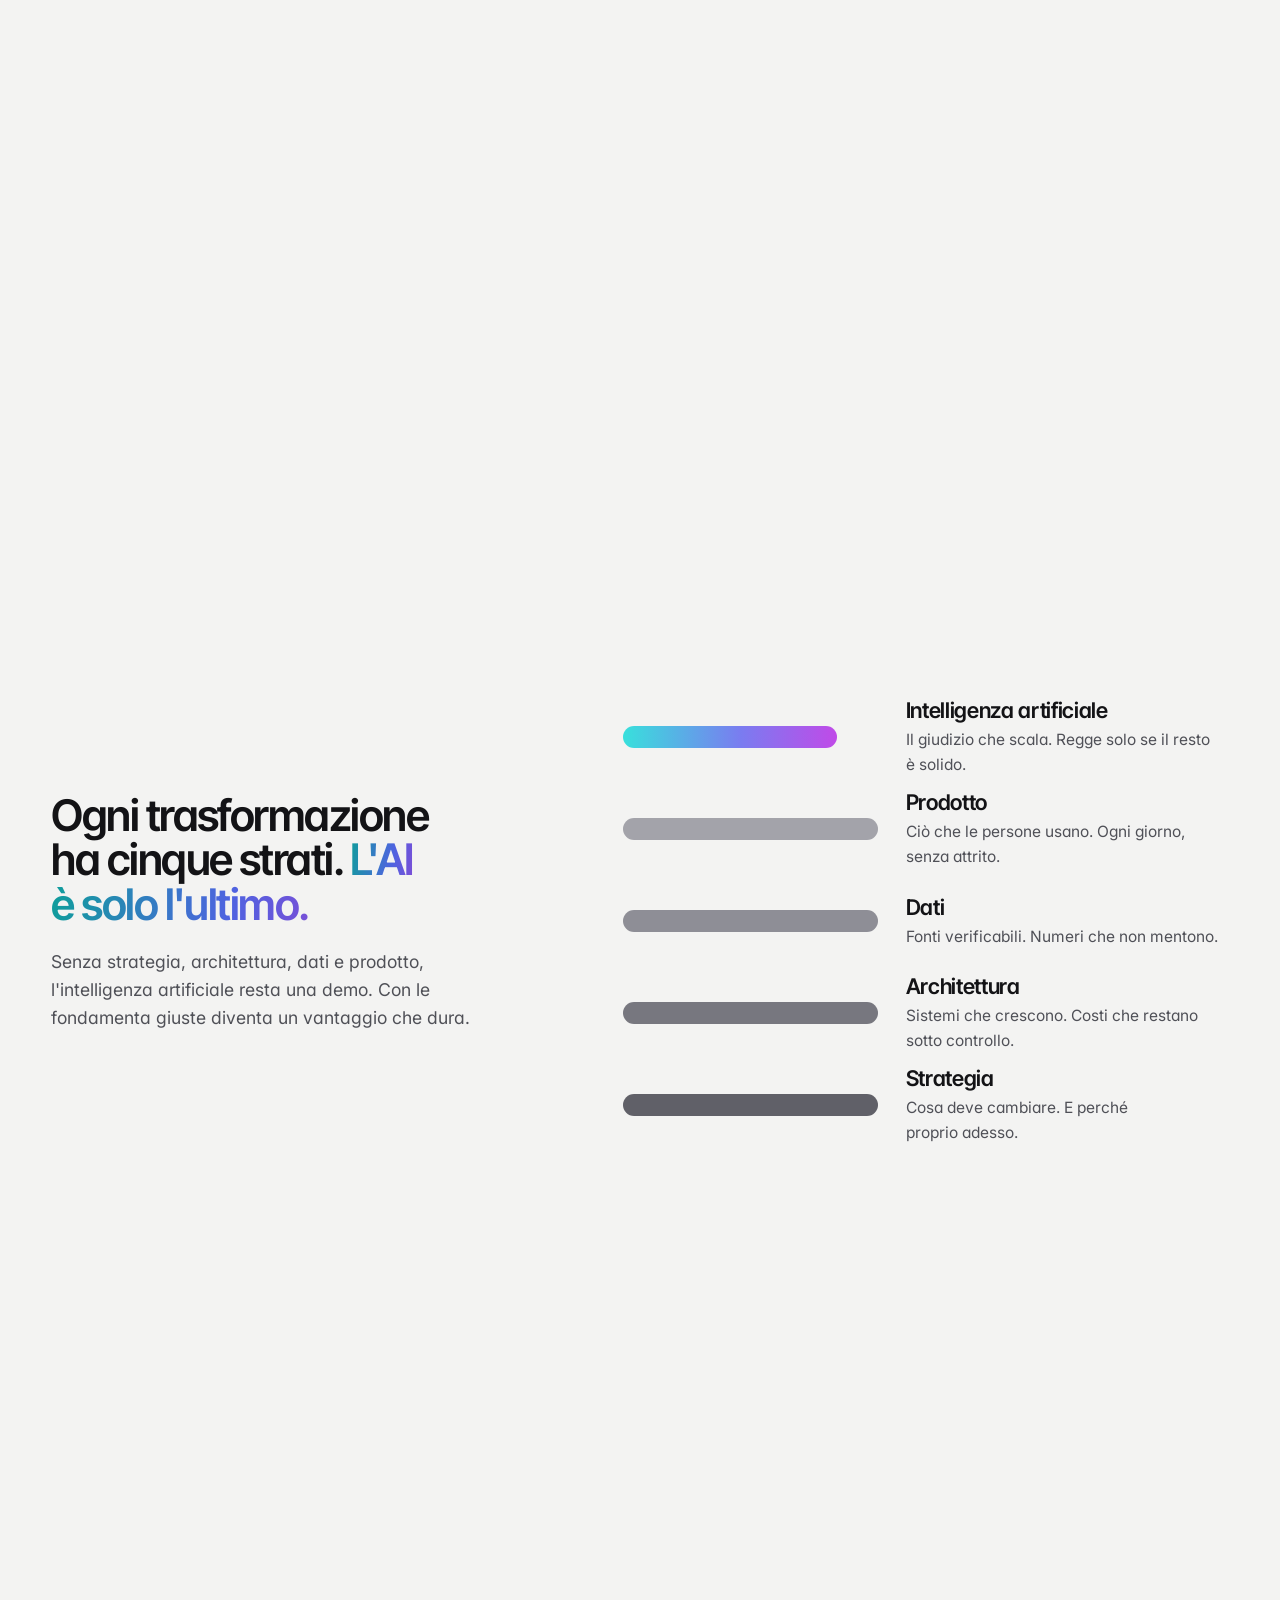
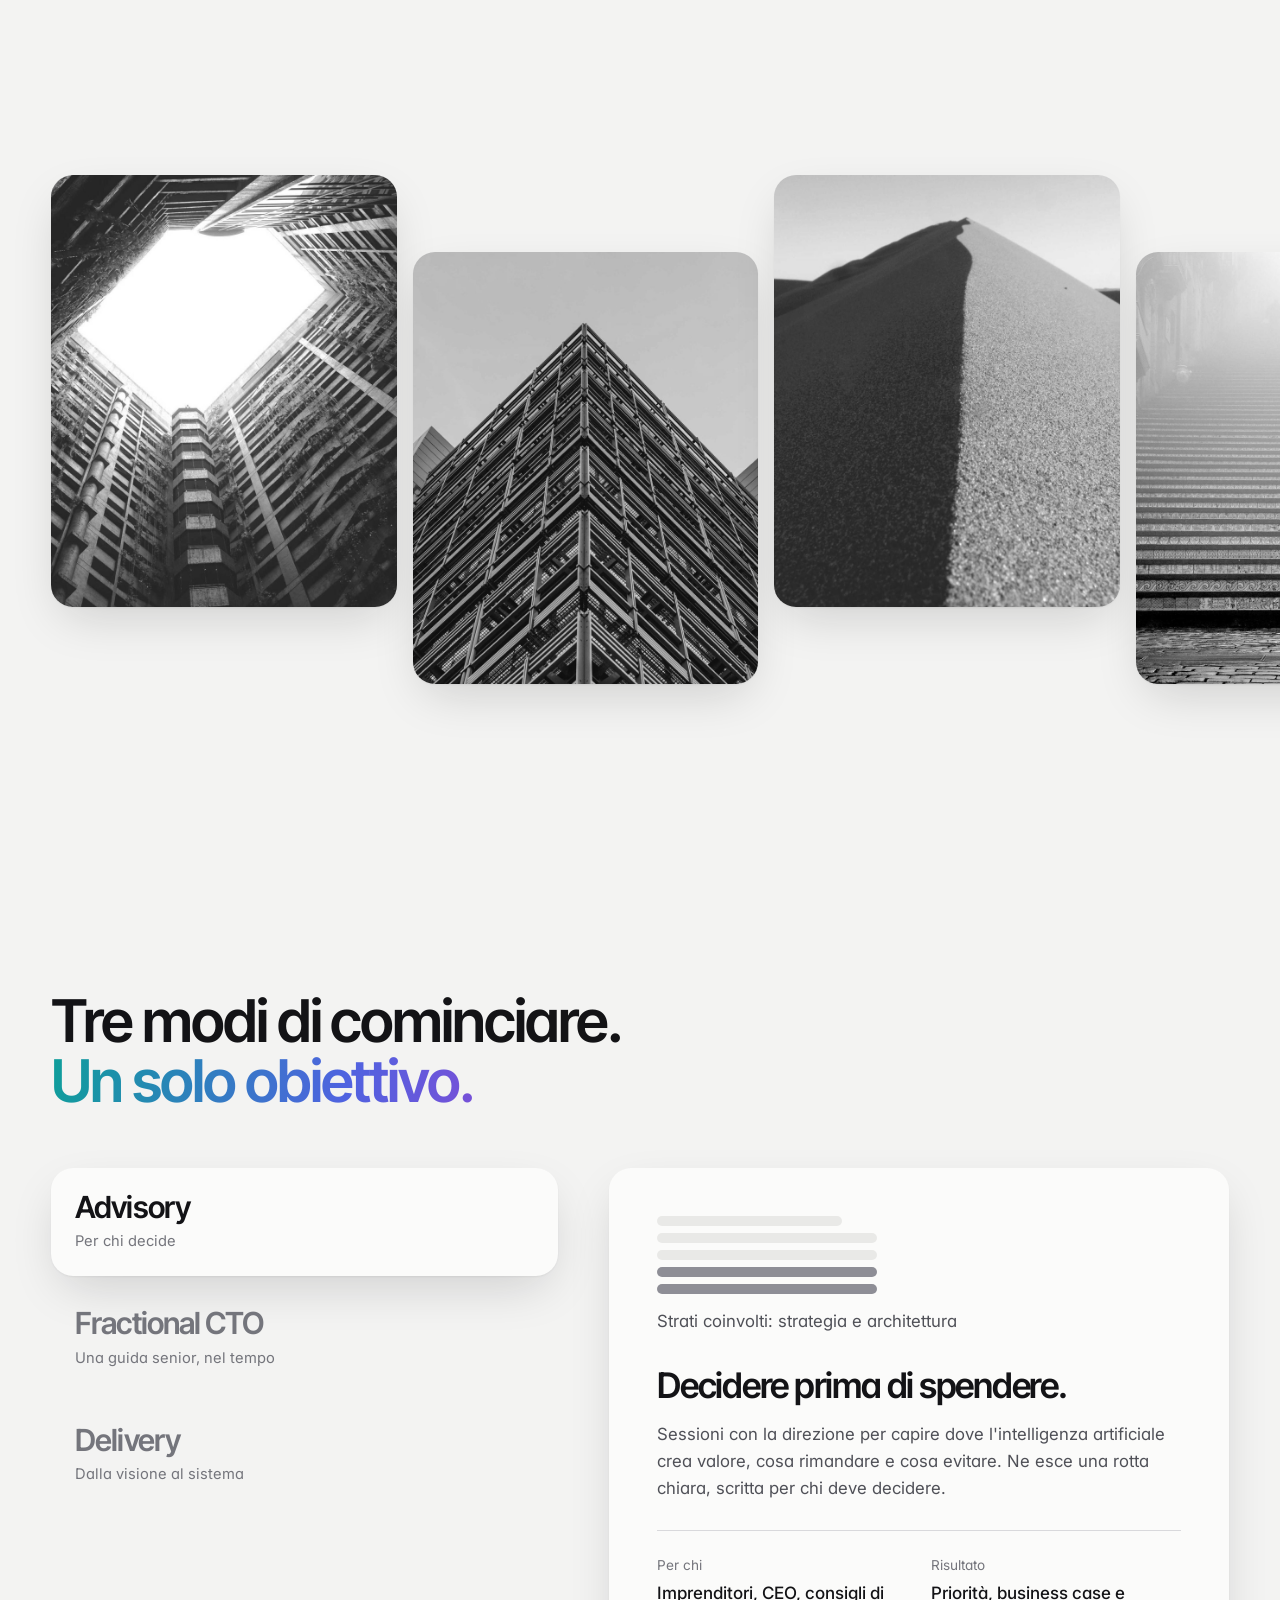
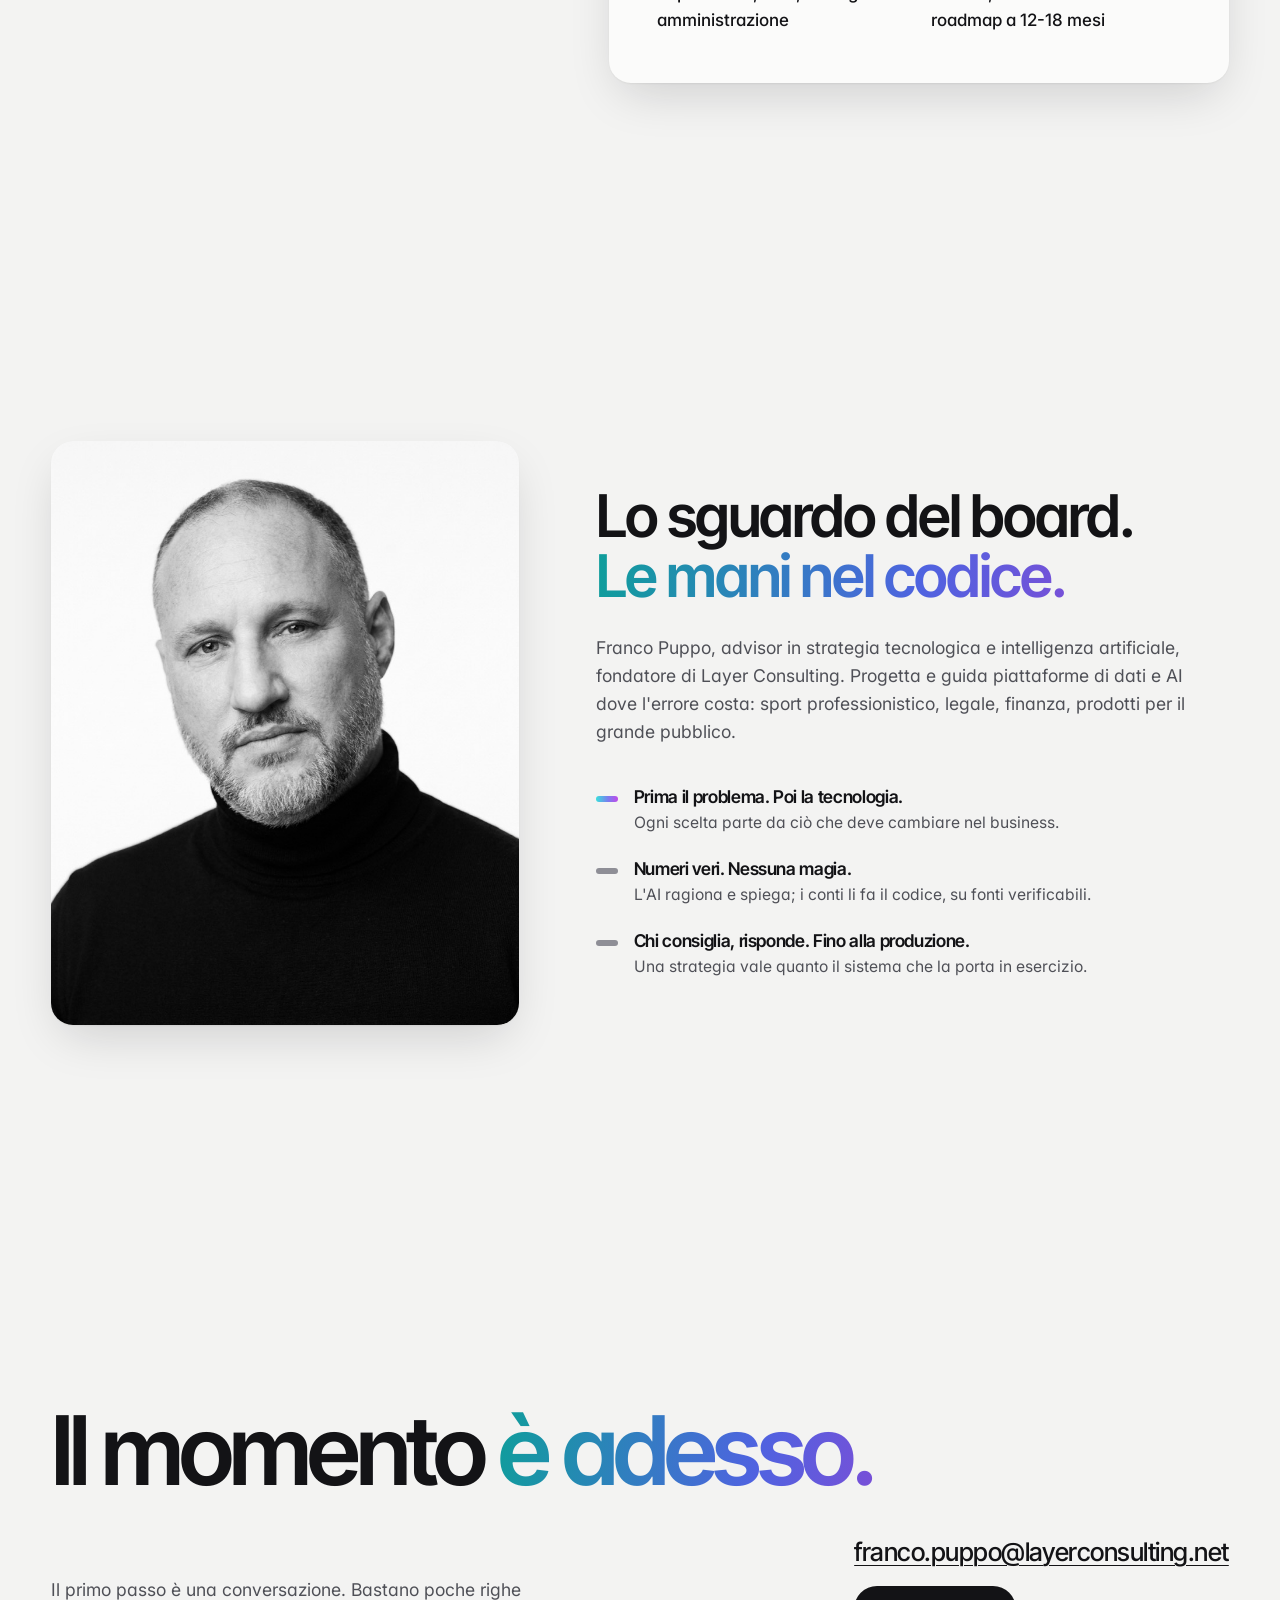
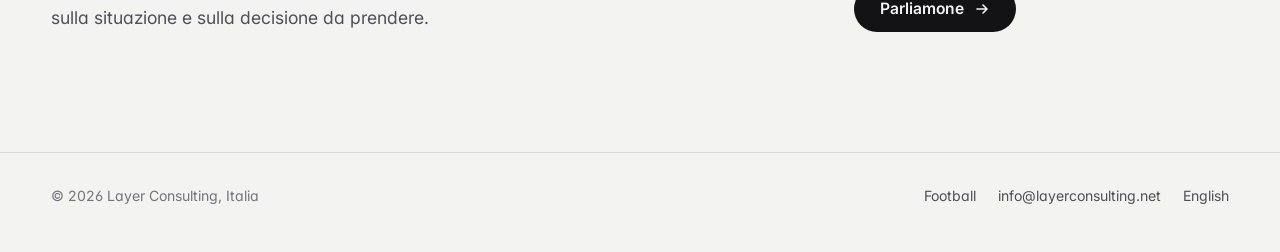
==== commit 25fd3a2d: "feat: football track record page in Italian and English Adds /football/ and /en/football/ with the f" ====
--- a/index.html
+++ b/index.html
@@ -53,6 +53,7 @@
       <a class="hide-s" href="#adesso">Perché ora</a>
       <a class="hide-s" href="#strati">Metodo</a>
       <a class="hide-s" href="#formule">Formule</a>
+      <a class="hide-s" href="football/">Football</a>
       <a class="lang" href="en/" hreflang="en" lang="en" aria-label="English version">EN</a>
       <a class="btn btn-ink" href="#contatti">Parliamone</a>
     </nav>
@@ -215,6 +216,7 @@
   <div class="wrap">
     <span>© <span id="year">2026</span> Layer Consulting, Italia</span>
     <nav aria-label="Footer">
+      <a href="football/">Football</a>
       <a href="mailto:info@layerconsulting.net">info@layerconsulting.net</a>
       <a href="en/" hreflang="en" lang="en">English</a>
     </nav>
--- a/assets/site.css
+++ b/assets/site.css
@@ -250,6 +250,25 @@
 .foot a { text-decoration: none; color: var(--ink-2); }
 .foot a:hover { color: var(--ink); }
 
+/* ---------- football: track record ledger ---------- */
+.eyebrow { display: inline-flex; align-items: center; gap: 10px; margin: 0 0 22px; font: 600 .82rem/1 var(--text); letter-spacing: .14em; text-transform: uppercase; color: var(--ink-2); }
+.eyebrow::before { content: ""; width: 28px; height: 6px; border-radius: 99px; background: var(--grad); }
+.h-hero-long { font-size: clamp(2.4rem, 5.6vw, 5.4rem); }
+.ledger { list-style: none; margin: 56px 0 0; padding: 0; border-top: 1px solid var(--line); }
+.ledger > li { display: grid; grid-template-columns: minmax(0, .75fr) minmax(0, 1.25fr); gap: clamp(20px, 5vw, 80px); padding: clamp(30px, 4vw, 48px) 0; border-bottom: 1px solid var(--line); }
+.ledger .who { display: grid; gap: 8px; align-content: start; }
+.ledger .tick { width: 36px; height: 6px; border-radius: 99px; background: var(--bar-2); margin-bottom: 10px; transform-origin: left; transition: width .7s var(--ease), background-color .4s; }
+.ledger .now .tick, .ledger > li:hover .tick { background: var(--grad); width: 64px; }
+.ledger .org { font: 600 clamp(1.6rem, 3vw, 2.4rem)/1.05 var(--display); letter-spacing: -0.035em; }
+.ledger .role { color: var(--ink-3); font-size: .95rem; }
+.ledger h3 { font-size: clamp(1.3rem, 2.2vw, 1.75rem); letter-spacing: -0.03em; transition: transform .6s var(--ease); }
+.ledger > li:hover h3 { transform: translateX(8px); }
+.ledger .what p { color: var(--ink-2); font-size: 1.04rem; max-width: 60ch; margin: 12px 0 0; }
+.chips { list-style: none; display: flex; flex-wrap: wrap; gap: 8px; margin: 18px 0 0; padding: 0; }
+.chips li { font-size: .82rem; font-weight: 500; color: var(--ink-2); padding: 6px 12px; border-radius: 99px; box-shadow: inset 0 0 0 1px var(--line); background: color-mix(in oklab, var(--sheet) 60%, transparent); }
+@media (max-width: 860px) { .ledger > li { grid-template-columns: 1fr; gap: 14px; } .ledger .tick { margin-bottom: 4px; } }
+@media (prefers-reduced-motion: reduce) { .ledger .tick, .ledger h3 { transition: none; } .ledger > li:hover h3 { transform: none; } }
+
 /* ---------- 404 ---------- */
 .notfound { min-height: 100dvh; display: grid; place-items: center; text-align: center; }
 .notfound h1 { font-size: clamp(2.6rem, 7vw, 5.4rem); line-height: 1; letter-spacing: -0.045em; margin-bottom: 18px; }
